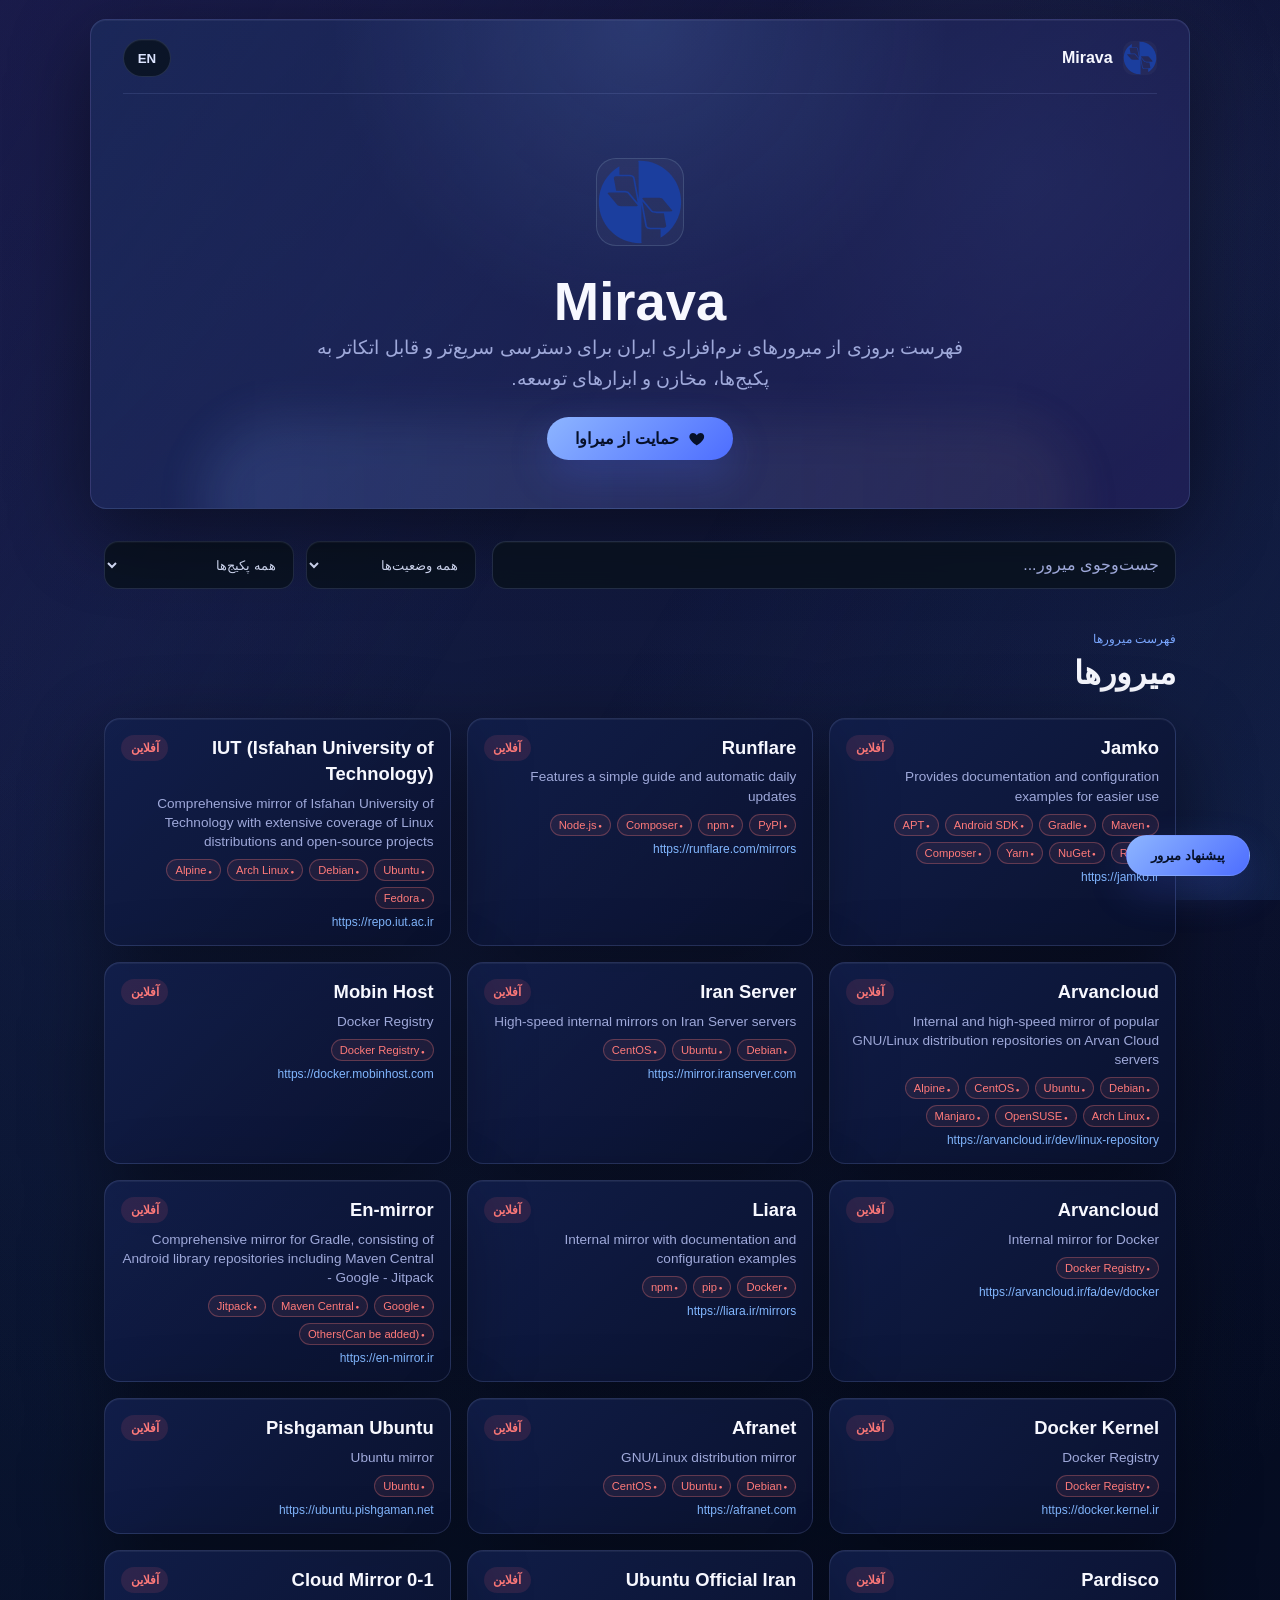
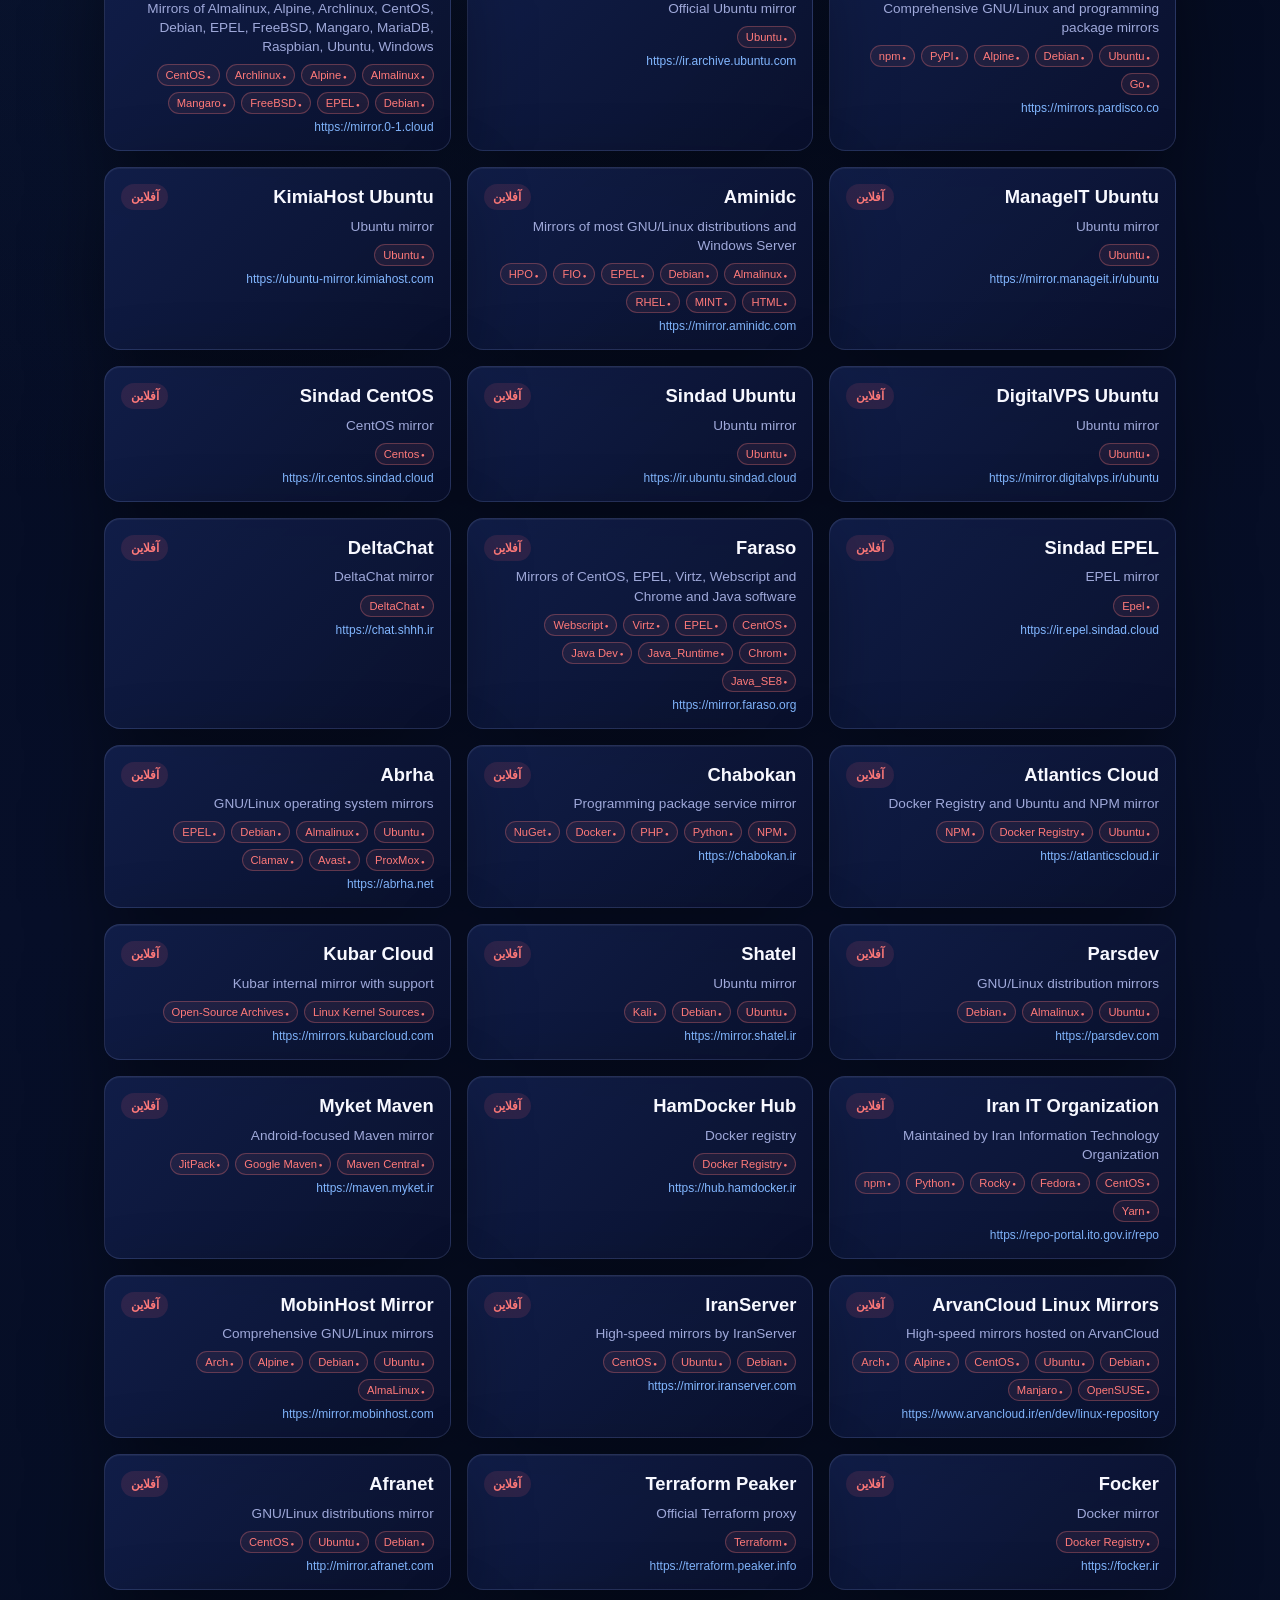
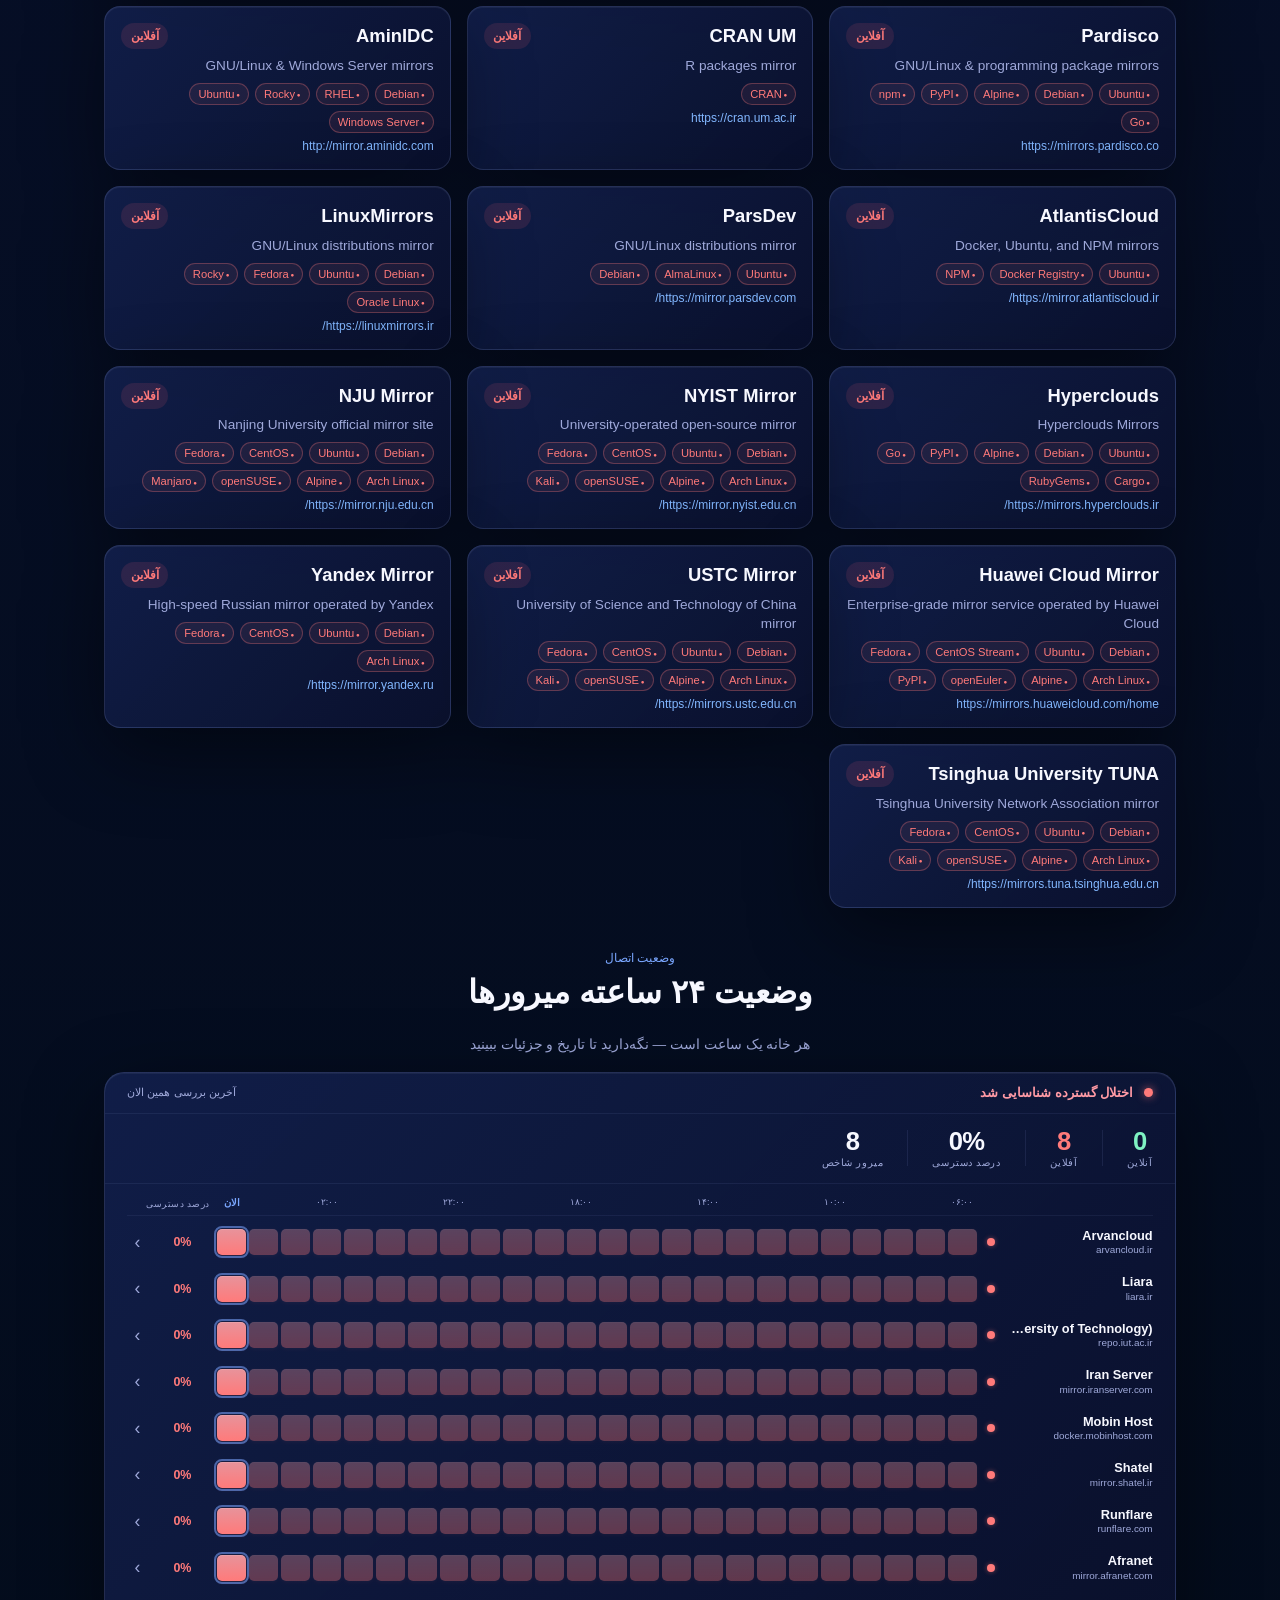
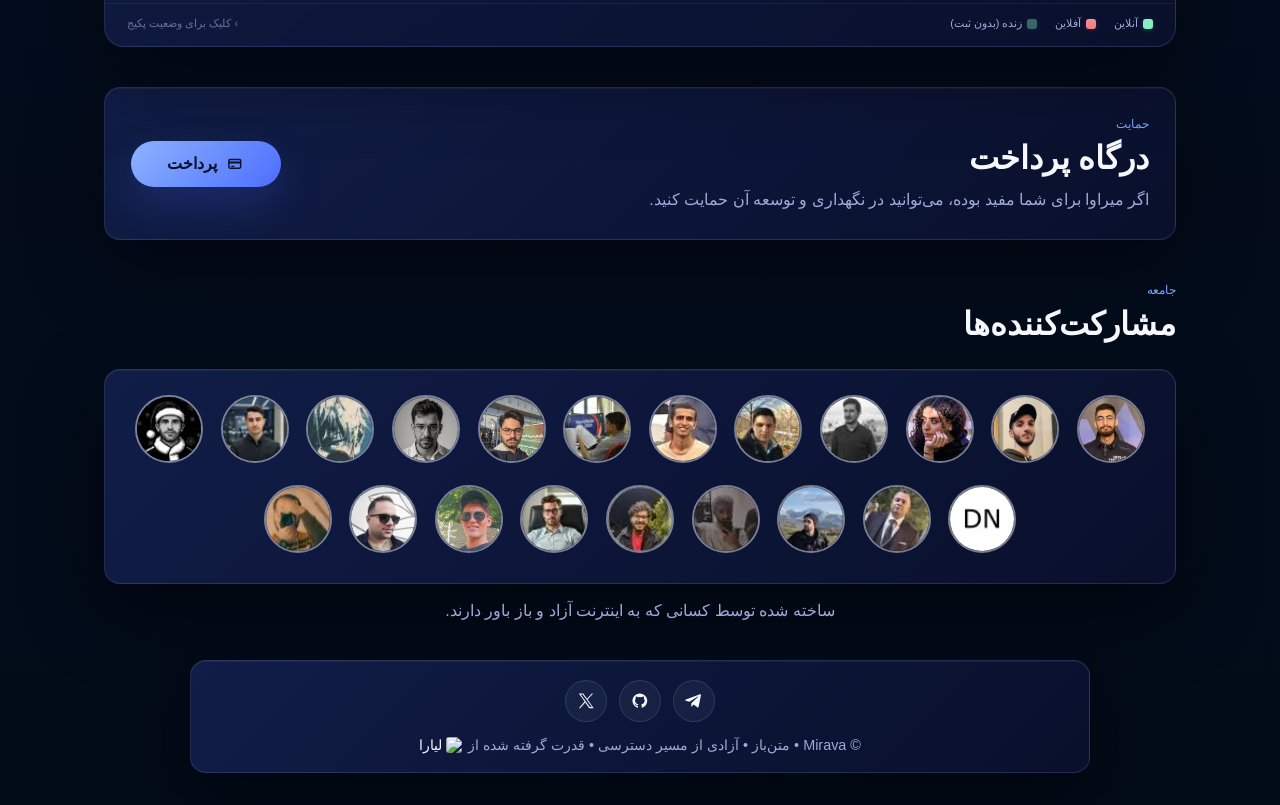
==== index.html @ 8fa462d4 "added chart, updated README" ====
<!doctype html>
<html lang="fa" dir="rtl">
  <head>
    <meta charset="UTF-8" />
    <title>Mirava — آینه‌های نرم‌افزاری</title>
    <meta name="viewport" content="width=device-width, initial-scale=1" />
    <link rel="icon" type="image/svg+xml" href="images/logo.svg" />
    <link rel="stylesheet" href="style.css" />
  </head>

  <body>
    <!-- Background -->
    <div class="bg"></div>

    <!-- Hero -->
    <header class="hero">
      <nav class="topbar" aria-label="ناوبری">
        <a class="brand-mark" href="#" aria-label="Mirava">
          <img src="images/logo.svg" alt="" />
          <span>Mirava</span>
        </a>
        <button id="langToggle" class="lang-toggle" type="button">EN</button>
      </nav>
      <div class="hero-content">
        <img src="images/logo.svg" alt="Mirava Logo" class="logo" />
        <div class="hero-text">
          <h1>Mirava</h1>
          <p data-i18n="heroText">
            فهرست زنده‌ای از میرورهای نرم‌افزاری ایران برای دسترسی سریع‌تر و
            قابل اتکاتر به پکیج‌ها، مخازن و ابزارهای توسعه.
          </p>
          <div class="hero-actions">
            <a
              href="#support"
              class="hero-btn support-link"
              aria-label="Support Mirava"
            >
              <svg viewBox="0 0 24 24" aria-hidden="true">
                <path
                  d="M12 21s-7-4.4-9.4-9.1C.9 8.4 2.7 4 6.7 4c2.1 0 3.8 1.2 5.3 3 1.5-1.8 3.2-3 5.3-3 4 0 5.8 4.4 4.1 7.9C19 16.6 12 21 12 21Z"
                />
              </svg>
              <span data-i18n="supportMirava">حمایت از میراوا</span>
            </a>
          </div>
        </div>
      </div>
    </header>

    <!-- Suggestion Button -->
    <div class="suggestion-fab">
      <button id="suggestBtn" class="suggest-btn glass">
        <span data-i18n="suggestMirror">پیشنهاد میرور</span>
      </button>
    </div>

    <!-- Suggestion Modal -->
    <div id="suggestionModal" class="modal">
      <div class="modal-content glass">
        <span class="close-modal">&times;</span>
        <h2 data-i18n="suggestTitle">پیشنهاد میرور جدید</h2>
        <form id="suggestionForm">
          <div class="form-group">
            <label for="mirrorName" data-i18n="mirrorName">نام میرور *</label>
            <input
              type="text"
              id="mirrorName"
              name="name"
              required
              placeholder="مثلا: University of Tehran Mirror"
            />
          </div>

          <div class="form-group">
            <label for="mirrorUrl" data-i18n="mirrorUrl">آدرس میرور *</label>
            <input
              type="url"
              id="mirrorUrl"
              name="url"
              required
              placeholder="https://example.com/mirror"
            />
          </div>

          <div class="form-group">
            <label for="mirrorDesc" data-i18n="mirrorDesc">توضیح *</label>
            <textarea
              id="mirrorDesc"
              name="description"
              required
              placeholder="این میرور چه پکیج‌ها یا سرویس‌هایی را پوشش می‌دهد؟"
              rows="3"
            ></textarea>
          </div>

          <div class="form-group">
            <label for="mirrorPackages" data-i18n="mirrorPackages"
              >پکیج‌ها / مخازن، جدا شده با کاما *</label
            >
            <input
              type="text"
              id="mirrorPackages"
              name="packages"
              required
              placeholder="e.g., apt, pypi, npm, docker"
            />
          </div>

          <div class="form-group">
            <label for="submitterName" data-i18n="yourName"
              >نام شما (اختیاری)</label
            >
            <input
              type="text"
              id="submitterName"
              name="submitter"
              placeholder="How should we credit you?"
            />
          </div>

          <div class="form-group">
            <label for="submitterEmail" data-i18n="yourEmail"
              >ایمیل شما (اختیاری)</label
            >
            <input
              type="email"
              id="submitterEmail"
              name="email"
              placeholder="we won't spam you"
            />
          </div>

          <button type="submit" class="submit-suggestion">
            <span data-i18n="submitSuggestion">ثبت پیشنهاد</span>
          </button>
        </form>
      </div>
    </div>

    <!-- Success/Error Toast for Suggestion -->
    <div id="suggestionToast" class="copy-toast glass">
      <span data-i18n="suggestionDone">پیشنهاد با موفقیت ثبت شد.</span>
    </div>

    <section class="section controls-section">
      <input
        type="text"
        id="mirrorSearchInput"
        class="search-input"
        placeholder="جست‌وجوی میرور..."
      />
      <div class="filters" aria-label="فیلترها">
        <select
          id="statusFilter"
          class="filter-select"
          aria-label="فیلتر وضعیت"
        >
          <option value="all" data-i18n="allStatuses">همه وضعیت‌ها</option>
          <option value="up" data-i18n="onlineOnly">فقط آنلاین</option>
          <option value="down" data-i18n="offlineOnly">فقط آفلاین</option>
          <option value="checking" data-i18n="checkingOnly">
            در حال بررسی
          </option>
        </select>
        <select
          id="packageFilter"
          class="filter-select"
          aria-label="فیلتر پکیج"
        >
          <option value="all" data-i18n="allPackages">همه پکیج‌ها</option>
        </select>
      </div>
    </section>

    <!-- Mirrors -->
    <section class="section">
      <div class="section-title">
        <span class="eyebrow" data-i18n="mirrorListEyebrow">فهرست میرورها</span>
        <h2 data-i18n="mirrors">میرورها</h2>
      </div>

      <div id="mirrorCards" class="mirror-grid"></div>

      <!-- Copy feedback -->
      <div id="copyToast" class="copy-toast glass">
        <span data-i18n="copied">لینک کپی شد.</span>
      </div>
    </section>

    <!-- Status Grid -->
    <section class="section">
      <div class="section-title center-title">
        <span class="eyebrow" data-i18n="gridEyebrow">وضعیت اتصال</span>
        <h2 data-i18n="gridTitle">وضعیت ۲۴ ساعته میرورها</h2>
        <p class="section-subtitle" data-i18n="gridSubtitle">
          هر خانه یک ساعت است — نگه‌دارید تا تاریخ و جزئیات ببینید
        </p>
      </div>
      <div id="statusGrid" class="status-grid glass"></div>
    </section>

    <!-- Support -->
    <section id="support" class="section support-section" dir="rtl">
      <div class="support-card glass">
        <div>
          <span class="eyebrow" data-i18n="support">حمایت</span>
          <h2 data-i18n="paymentGateway">درگاه پرداخت</h2>
          <p data-i18n="supportText">
            اگر میراوا برای شما مفید بوده، می‌توانید در نگهداری و توسعه آن حمایت
            کنید.
          </p>
        </div>
        <a
          class="payment-btn"
          href="https://payping.ir/d/B4Ne"
          target="_blank"
          rel="noopener"
          aria-label="Open Mirava payment gateway"
        >
          <svg viewBox="0 0 24 24" aria-hidden="true">
            <path
              d="M3 7.5A2.5 2.5 0 0 1 5.5 5h13A2.5 2.5 0 0 1 21 7.5v9A2.5 2.5 0 0 1 18.5 19h-13A2.5 2.5 0 0 1 3 16.5v-9Zm2 1.2h14V7.5a.5.5 0 0 0-.5-.5h-13a.5.5 0 0 0-.5.5v1.2Zm0 3v4.8a.5.5 0 0 0 .5.5h13a.5.5 0 0 0 .5-.5v-4.8H5Zm2.2 3.1h4.2v1.4H7.2v-1.4Z"
            />
          </svg>
          <span data-i18n="payBtn">پرداخت</span>
        </a>
      </div>
    </section>

    <!-- Contributors -->
    <section class="section">
      <div class="section-title">
        <span class="eyebrow" data-i18n="community">جامعه</span>
        <h2 data-i18n="contributors">مشارکت‌کننده‌ها</h2>
      </div>

      <div class="contributors glass" id="contributors"></div>

      <p class="thanks">
        <span data-i18n="thanks"
          >ساخته شده توسط کسانی که به اینترنت آزاد و باز باور دارند.</span
        >
      </p>
    </section>

    <!-- Footer -->
    <footer class="footer glass">
      <div class="social-links" aria-label="Mirava social links">
        <a
          href="https://t.me/miravaorg"
          target="_blank"
          rel="noopener"
          aria-label="Mirava Telegram"
        >
          <svg viewBox="0 0 24 24" aria-hidden="true">
            <path
              d="M21.8 4.2 18.6 20c-.2 1.1-.9 1.4-1.8.9l-5-3.7-2.4 2.3c-.3.3-.5.5-1 .5l.4-5.1 9.3-8.4c.4-.4-.1-.6-.6-.3L6 13.4 1.1 11.9c-1.1-.3-1.1-1.1.2-1.6L20.4 3c.9-.3 1.6.2 1.4 1.2Z"
            />
          </svg>
        </a>
        <a
          href="https://github.com/MiravaOrg"
          target="_blank"
          rel="noopener"
          aria-label="Mirava GitHub"
        >
          <svg viewBox="0 0 24 24" aria-hidden="true">
            <path
              d="M12 2a10 10 0 0 0-3.2 19.5c.5.1.7-.2.7-.5v-1.9c-2.9.6-3.5-1.2-3.5-1.2-.5-1.1-1.1-1.4-1.1-1.4-.9-.6.1-.6.1-.6 1 0 1.6 1.1 1.6 1.1.9 1.6 2.4 1.1 3 .8.1-.7.4-1.1.7-1.3-2.3-.3-4.7-1.2-4.7-5A3.9 3.9 0 0 1 6.6 8.8c-.1-.3-.5-1.3.1-2.7 0 0 .9-.3 2.8 1a9.5 9.5 0 0 1 5.1 0c1.9-1.3 2.8-1 2.8-1 .6 1.4.2 2.4.1 2.7a3.9 3.9 0 0 1 1.1 2.7c0 3.9-2.4 4.7-4.7 5 .4.3.7 1 .7 2V21c0 .3.2.6.7.5A10 10 0 0 0 12 2Z"
            />
          </svg>
        </a>
        <a
          href="https://x.com/Miravaorg"
          target="_blank"
          rel="noopener"
          aria-label="Mirava on X"
        >
          <svg viewBox="0 0 24 24" aria-hidden="true">
            <path
              d="M14.5 10.3 22 2h-1.8l-6.5 7.2L8.5 2H2.5l7.9 10.9L2.5 22h1.8l6.9-7.7 5.5 7.7h6L14.5 10.3Zm-2.4 2.6-.8-1.1L5 3.4h2.7l5.1 6.9.8 1.1 6.6 9.1h-2.7l-5.4-7.6Z"
            />
          </svg>
        </a>
      </div>
    <footer>
    <div class="footer-text">
      <span data-i18n="footerText">
      © Mirava • متن‌باز • آزادی از مسیر دسترسی • قدرت گرفته شده از
      </span>

    <a
      href="https://liara.ir/"
      target="_blank"
      rel="noopener noreferrer"
      aria-label="liara"
    >
      <img
        src="https://liara.ir/favicon.ico"
        alt="Liara"
        width="16"
        height="16"
      />
      <span data-i18n="liaratrans">لیارا</span>
    </a>
    </div>
    </footer>

    <script src="script.js"></script>
    <script src="suggestion.js"></script>
  </body>
</html>
---- style.css ----
:root {
  /* Core palette */
  --white: #ffffff;
  --black: #000000;
  --ink: #231f20;
  --indigo: #262261;
  --indigo-glass: rgba(38, 34, 97, 0.37);
  --taupe: #9a8479;

  /* Backgrounds */
  --bg-deep: #020b18;
  --bg-soft: #0a1230;

  /* Text */
  --text-main: #e8ebff;
  --text-muted: #b7bbff;
  --text-soft: #9aa0ff;

  /* Glass */
  --border-glass: rgba(255, 255, 255, 0.18);
  --glass-bg: rgba(38, 34, 97, 0.18);

  /* Glow */
  --glow-indigo: rgba(38, 34, 97, 0.65);
  --glow-taupe: rgba(154, 132, 121, 0.55);

  /* Status */
  --success: #7ef2c2;
  --danger: #ff7a7a;
}

/* ---------------- RESET ---------------- */
* {
  margin: 0;
  padding: 0;
  box-sizing: border-box;
  font-family: system-ui, -apple-system, sans-serif;
}

body {
  min-height: 100vh;
  color: var(--text-main);
  background:
    radial-gradient(circle at top, var(--bg-soft), var(--bg-deep));
}

/* ---------------- BACKGROUND FX ---------------- */
.bg {
  position: fixed;
  inset: 0;
  background:
    linear-gradient(120deg, var(--indigo-glass), transparent),
    linear-gradient(300deg, rgba(154, 132, 121, 0.18), transparent);
  z-index: -1;
}

/* ---------------- GLASS ---------------- */
.glass {
  background: linear-gradient(
    135deg,
    rgba(30, 60, 114, 0.35),
    rgba(42, 82, 152, 0.25)
  );
  backdrop-filter: blur(14px);
  -webkit-backdrop-filter: blur(14px);
  border: 1px solid rgba(255, 255, 255, 0.15);
  border-radius: 18px;
}

/* ---------------- HERO ---------------- */
.hero {
    margin: 2rem auto 2rem;
    padding: 3rem 2rem;
    max-width: 1000px;
    text-align: center;
    display: flex;
    justify-content: center;
    align-items: center;
    flex-direction: column;
    gap: 1.8rem;
    background: linear-gradient(135deg, rgba(30, 60, 114, 0.35), rgba(42, 82, 152, 0.25));
    box-shadow: 0 20px 60px rgba(0,0,0,0.5);
}

.hero-content {
    display: flex;
    align-items: center;
    flex-direction: column;
    gap: 1.5rem;
}

.logo {
    width: 100px;
    height: 100px;
    object-fit: contain;
    border-radius: 20px;
    border: 2px solid rgba(255,255,255,0.3);
    box-shadow: 0 0 25px rgba(0,150,255,0.4);
    transition: transform 0.3s ease, box-shadow 0.3s ease;
}

.logo:hover {
    transform: scale(1.1) rotate(-3deg);
    box-shadow: 0 0 35px rgba(0,200,255,0.6);
}

.hero-text h1 {
    font-size: 3.4rem;
    color: var(--white);
    letter-spacing: 1px;
}

.hero-text p {
    font-size: 1.2rem;
    color: var(--text-soft);
    max-width: 650px;
    margin: 0 auto;
    line-height: 1.6;
}

.hero-btn {
    margin-top: 1rem;
    padding: 12px 28px;
    font-size: 1rem;
    color: var(--white);
    background: rgba(0,150,255,0.6);
    border-radius: 12px;
    text-decoration: none;
    font-weight: 600;
    transition: background 0.3s ease, transform 0.3s ease;
}

.hero-btn:hover {
    background: rgba(0,200,255,0.8);
    transform: scale(1.05);
}

/* ---------------- SECTIONS ---------------- */
.section {
  max-width: 1100px;
  margin: 2.5rem auto;
  padding: 0 1.5rem;
}

.section h2 {
  font-size: 2rem;
  margin-bottom: 1.6rem;
  color: var(--text-muted);
}

/* MIRROR CARDS GRID */
.mirror-grid {
  display: grid;
  grid-template-columns: repeat(3, 1fr); /* 3 cards per row */
}
/* MIRROR CARD */
.mirror-card {
  padding: 16px;
  cursor: pointer;
  position: relative;
  min-height: 240px;
  border-radius: 16px;
  transition: transform 0.3s ease, box-shadow 0.3s ease;
}

.mirror-card:hover {
  transform: translateY(-6px) scale(1.02);
  box-shadow: 0 20px 50px rgba(0, 150, 255, 0.35);
}

/* TITLE & DESCRIPTION */
.mirror-card h3 {
  margin-bottom: 6px;
  font-size: 1.15rem;
  color: var(--text-main);
}

.mirror-card .desc {
  font-size: 0.85rem;
  color: var(--text-soft);
  line-height: 1.4;
  margin-bottom: 8px;
}

/* PACKAGES */
.packages {
  display: flex;
  flex-wrap: wrap;
  gap: 6px;
  margin-top: 8px;
}

.package {
  padding: 4px 8px;
  font-size: 0.7rem;
  border-radius: 999px;
  background: rgba(255,255,255,0.07);
  border: 1px solid rgba(255,255,255,0.15);
  color: var(--text-muted);
}

/* STATUS */
.status {
  margin-top: 6px;
  font-size: 0.8rem;
}

.status.checking {
  color: var(--text-soft);
  animation: pulse 1.5s infinite;
}

.status.up {
  color: var(--success);
}

.status.down {
  color: var(--danger);
}

@keyframes pulse {
  0% { opacity: 0.4; }
  50% { opacity: 1; }
  100% { opacity: 0.4; }
}

/* MIRROR LINK */
.mirror-link {
  display: block;
  font-size: 0.75rem;
  color: var(--taupe);
  margin-top: 6px;
  word-break: break-all;
}

/* COPY TOAST */
.copy-toast {
  position: fixed;
  bottom: 20px;
  left: 50%;
  transform: translateX(-50%) translateY(20px);
  padding: 8px 14px;
  font-size: 0.8rem;
  opacity: 0;
  pointer-events: none;
  border-radius: 12px;
  transition: all 0.3s ease;
  z-index: 999;
}

.copy-toast.show {
  opacity: 1;
  transform: translateX(-50%) translateY(0);
}

/* ---------- Contributors ---------- */
.contributors {
  display: flex;
  flex-wrap: wrap;
  gap: 14px;
  padding: 18px;
  justify-content: center;
}

.contributors img {
  width: 56px;
  height: 56px;
  border-radius: 50%;
  transition: transform 0.3s ease, box-shadow 0.3s ease;
}

.contributors a:hover img {
  transform: translateY(-6px) scale(1.15) rotate(3deg);
  box-shadow: 0 0 35px var(--glow-indigo), 0 0 20px rgba(96, 165, 250, 0.6);
}

/* ---------------- LINKS ---------------- */
.card a {
  display: block;
  margin-top: 0.9rem;
  color: var(--taupe);
  text-decoration: none;
  word-break: break-all;
}

.card a:hover {
  text-decoration: underline;
}

/* ---------------- STATUS ---------------- */
.status {
  margin-top: 10px;
  font-weight: bold;
}

.status.checking {
  color: #facc15;
}

.status.up {
  color: #22c55e;
  text-shadow: 0 0 12px rgba(34, 197, 94, 0.7);
}

.status.checking {
  color: var(--text-soft);
  animation: pulse 1.5s infinite;
}

.status.up {
  color: var(--success);
  text-shadow: 0 0 14px rgba(126, 242, 194, 0.8);
}

.status.down {
  color: var(--danger);
  text-shadow: 0 0 14px rgba(255, 122, 122, 0.7);
}

@keyframes pulse {
  0% { opacity: 0.4; }
  50% { opacity: 1; }
  100% { opacity: 0.4; }
}

/* ---------------- CONTRIBUTORS ---------------- */
.contributors {
  display: flex;
  gap: 1.1rem;
  padding: 1.6rem;
  justify-content: center;
  flex-wrap: wrap;
}

.contributors a {
  display: inline-block;
}

.contributors img {
  width: 68px;
  height: 68px;
  border-radius: 50%;
  border: 2px solid rgba(255, 255, 255, 0.45);
  transition:
    transform 0.35s ease,
    box-shadow 0.35s ease;
}


/* ---------------- TEXT ---------------- */
.thanks {
  margin-top: 1.1rem;
  text-align: center;
  color: var(--text-soft);
}

/* ---------------- FOOTER ---------------- */
.footer {
  margin: 2.5rem auto 2rem;
  padding: 1.2rem;
  max-width: 900px;
  text-align: center;
  font-size: 0.9rem;
  color: var(--taupe);
}

.dashboard table tbody tr {
  transition: transform 0.2s, background 0.3s;
}

.dashboard table tbody tr:hover {
  transform: translateY(-2px);
  background: rgba(255,255,255,0.05);
  cursor: pointer;
}

/* Toast */
.toast {
  position: fixed;
  bottom: 30px;
  left: 50%;
  transform: translateX(-50%);
  background: #262261cc;
  color: #fff;
  padding: 0.6rem 1rem;
  border-radius: 8px;
  opacity: 0;
  pointer-events: none;
  transition: opacity 0.3s;
  font-size: 0.9rem;
}

/* History dots + hover tooltip */
.history-dot[data-url]:hover::after {
  content: attr(data-url);
  position: absolute;
  background: rgba(0,0,0,0.85);
  color: #fff;
  padding: 2px 6px;
  font-size: 0.7rem;
  border-radius: 4px;
  white-space: nowrap;
  z-index: 99;
  top: -25px;
  left: 50%;
  transform: translateX(-50%);
}

#mirrorTable {
  width: 100%;
  border-collapse: collapse;
  text-align: left;
}

#mirrorTable th, #mirrorTable td {
  padding: 0.8rem 1rem;
  border-bottom: 1px solid rgba(255,255,255,0.15);
  color: var(--text-main);
}

#mirrorTable th {
  color: var(--text-soft);
  font-weight: 600;
}

.status-dot {
  width: 14px;
  height: 14px;
  border-radius: 50%;
  display: inline-block;
  margin-right: 0.6rem;
}

.status-history {
  display: flex;
  gap: 4px;
}

.status-history span {
  width: 10px;
  height: 10px;
  border-radius: 50%;
  display: inline-block;
}


.dashboard {
  max-width: 1100px;
  margin: 0 auto;
  padding: 2rem;
  overflow-x: auto;
}

#mirrorTable {
  width: 100%;
  border-collapse: collapse;
  text-align: center;
}

#mirrorTable th, #mirrorTable td {
  padding: 0.8rem 0.6rem;
  border-bottom: 1px solid rgba(255,255,255,0.15);
  color: #eaf3ff;
  font-size: 0.95rem;
}

#mirrorTable th {
  font-weight: 600;
  color: #9ecbff;
}

/* History dots */
.history-dot {
  width: 12px;
  height: 12px;
  border-radius: 50%;
  display: inline-block;
  margin: 1px;
  cursor: pointer;
  transition: transform 0.2s;
}

.history-dot:hover {
  transform: scale(1.4);
}

.history-dot[data-url]:hover::after {
  content: attr(data-url);
  position: absolute;
  background: rgba(0,0,0,0.85);
  color: #fff;
  padding: 2px 6px;
  font-size: 0.7rem;
  border-radius: 4px;
  white-space: nowrap;
  z-index: 99;
  top: -25px;
  left: 50%;
  transform: translateX(-50%);
}

/* Circular status */
.status-circle {
  width: 40px;
  height: 40px;
  border-radius: 50%;
  border: 2px solid rgba(255,255,255,0.3);
  position: relative;
  margin: 0 auto;
  background: rgba(38,34,97,0.3);
  box-shadow: inset 0 0 8px rgba(0,0,0,0.6);
}

.status-circle span {
  position: absolute;
  inset: 50%;
  width: 10px;
  height: 10px;
  border-radius: 50%;
  transform: translate(-50%, -50%);
  background: #ff6b6b;
  box-shadow: 0 0 8px rgba(255,107,107,0.7);
}

/* Status text / hints */
.status-text {
  font-size: 0.85rem;
  color: #9bbcff;
  text-align: left;
}

/* ---------------- MEDIA QUERIES ---------------- */

/* Tablets / Medium screens */
@media (max-width: 992px) {
.footer {
  margin-left: 1rem;
  margin-right: 1rem;
}
  .hero {
    padding: 2.5rem 1.5rem;
     margin-left: 1rem;
  margin-right: 1rem;
  }

  .hero-text h1 {
    font-size: 2.8rem;
  }

  .hero-text p {
    font-size: 1.1rem;
    max-width: 500px;
  }

  .mirror-grid {
    grid-template-columns: repeat(2, 1fr); /* 2 cards per row */
    gap: 16px;
  }

  .mirror-card {
    min-height: 220px;
  }
}

/* Small tablets / large phones */
@media (max-width: 768px) {
  .hero {
    padding: 2rem 1rem;
  }

  .hero-text h1 {
    font-size: 2.4rem;
  }

  .hero-text p {
    font-size: 1rem;
    max-width: 420px;
  }

  .mirror-grid {
    grid-template-columns: 1fr; /* 1 card per row */
    gap: 14px;
  }

  .mirror-card {
    min-height: 200px;
  }

  .hero-btn {
    padding: 10px 22px;
    font-size: 0.95rem;
  }
}

/* Mobile phones / small screens */
@media (max-width: 480px) {
  .hero {
    padding: 1.8rem 1rem;
    gap: 1.2rem;
  }

  .hero-text h1 {
    font-size: 2rem;
  }

  .hero-text p {
    font-size: 0.95rem;
    max-width: 300px;
  }

  .hero-btn {
    padding: 8px 20px;
    font-size: 0.9rem;
  }

  .mirror-card {
    padding: 14px;
    min-height: 180px;
  }

  .mirror-card h3 {
    font-size: 1rem;
  }

  .mirror-card .desc {
    font-size: 0.8rem;
  }

  .package {
    font-size: 0.65rem;
    padding: 3px 6px;
  }
}


/* Search Bar Styling */
.search-container {
  margin-bottom: 20px; /* Space below the search bar */
  text-align: center; /* Center the search bar */
}

.search-input {
  width: 80%; /* Adjust width as needed */
  max-width: 500px; /* Maximum width for larger screens */
  padding: 12px 20px;
  border: none; /* Remove default border */
  border-radius: 25px; /* Rounded corners for a beautiful look */
  font-size: 16px;
  color: #e0e0e0; /* Light text color */
  background-color: rgba(255, 255, 255, 0.1); /* Subtle background */
  backdrop-filter: blur(10px); /* Glassmorphism effect */
  box-shadow: 0 4px 6px rgba(0, 0, 0, 0.1); /* Soft shadow */
  transition: all 0.3s ease; /* Smooth transitions */
}

.search-input::placeholder {
  color: rgba(255, 255, 255, 0.7); /* Lighter placeholder text */
}

.search-input:focus {
  outline: none; /* Remove outline on focus */
  background-color: rgba(255, 255, 255, 0.2); /* Slightly more opaque on focus */
  box-shadow: 0 6px 10px rgba(0, 0, 0, 0.2); /* Stronger shadow on focus */
}

/* Responsive adjustments */
@media (max-width: 600px) {
  .search-input {
    width: 90%;
    padding: 10px 15px;
    font-size: 14px;
  }
}

/* Assuming you have a class for mirror cards like .mirror-card */
.mirror-card {
  /* Add styles for your mirror cards if not already present */
  background-color: rgba(255, 255, 255, 0.05); /* Example styling */
  border-radius: 10px;
  padding: 15px;
  margin: 10px;
  transition: transform 0.2s ease, box-shadow 0.2s ease;
}

.mirror-card:hover {
  transform: translateY(-5px);
  box-shadow: 0 8px 15px rgba(0, 0, 0, 0.2);
}

/* Assuming you have a container for mirror cards like #mirrorCards */
.mirror-grid {
  display: grid;
  grid-template-columns: repeat(auto-fill, minmax(280px, 1fr));
}

/* Style for the glass effect if not already defined */
.glass {
  background: rgba(255, 255, 255, 0.08);
  backdrop-filter: blur(8px);
  -webkit-backdrop-filter: blur(8px); /* For Safari */
  border: 1px solid rgba(255, 255, 255, 0.1);
  box-shadow: 0 4px 6px rgba(0,0,0,0.1);
}


/* Suggestion Button Styles */
.suggestion-fab {
  position: fixed;
  bottom: 30px;
  right: 30px;
  z-index: 100;
}

.suggest-btn {
  background: linear-gradient(135deg, #4dffb8, #00d4ff);
  border: none;
  padding: 12px 24px;
  border-radius: 50px;
  cursor: pointer;
  font-weight: bold;
  color: #000;
  transition: transform 0.3s ease, box-shadow 0.3s ease;
  box-shadow: 0 4px 15px rgba(77, 255, 184, 0.3);
}

.suggest-btn:hover {
  transform: scale(1.05);
  box-shadow: 0 6px 20px rgba(77, 255, 184, 0.5);
}

/* Modal Styles */
.modal {
  display: none;
  position: fixed;
  z-index: 1000;
  left: 0;
  top: 0;
  width: 100%;
  height: 100%;
  background-color: rgba(0, 0, 0, 0.7);
  backdrop-filter: blur(5px);
}

.modal-content {
  background: rgba(20, 20, 40, 0.95);
  margin: 5% auto;
  padding: 30px;
  border-radius: 20px;
  width: 90%;
  max-width: 600px;
  max-height: 85vh;
  overflow-y: auto;
  position: relative;
  animation: modalSlideIn 0.3s ease;
}

@keyframes modalSlideIn {
  from {
    transform: translateY(-50px);
    opacity: 0;
  }
  to {
    transform: translateY(0);
    opacity: 1;
  }
}

.close-modal {
  position: absolute;
  right: 20px;
  top: 20px;
  font-size: 28px;
  font-weight: bold;
  cursor: pointer;
  color: #fff;
  transition: color 0.3s;
}

.close-modal:hover {
  color: #ff6b6b;
}

.modal-content h2 {
  margin-bottom: 20px;
  color: #4dffb8;
}

.form-group {
  margin-bottom: 20px;
}

.form-group label {
  display: block;
  margin-bottom: 8px;
  font-weight: 500;
  color: #fff;
}

.form-group input,
.form-group textarea {
  width: 100%;
  padding: 10px;
  border: 1px solid rgba(255, 255, 255, 0.2);
  border-radius: 8px;
  background: rgba(255, 255, 255, 0.1);
  color: #fff;
  font-size: 14px;
}

.form-group input:focus,
.form-group textarea:focus {
  outline: none;
  border-color: #4dffb8;
}

.submit-suggestion {
  background: linear-gradient(135deg, #4dffb8, #00d4ff);
  color: #000;
  padding: 12px 24px;
  border: none;
  border-radius: 8px;
  cursor: pointer;
  font-weight: bold;
  width: 100%;
  transition: transform 0.3s;
}

.submit-suggestion:hover {
  transform: translateY(-2px);
}

/* ---------------- MIRAVA POLISH ---------------- */
body {
  overflow-x: hidden;
}

.hero {
  position: relative;
  overflow: hidden;
}

.hero::before {
  content: "";
  position: absolute;
  inset: -30%;
  background:
    radial-gradient(circle at 35% 40%, rgba(77,255,184,0.18), transparent 20%),
    conic-gradient(from 120deg, transparent, rgba(0,212,255,0.12), transparent 38%);
  opacity: 0.85;
  pointer-events: none;
}

.hero-content {
  position: relative;
  z-index: 1;
}

.hero-actions {
  display: flex;
  justify-content: center;
  margin-top: 1.4rem;
}

.hero-text p {
  direction: ltr;
}

.hero-btn {
  margin-top: 0;
  display: inline-flex;
  align-items: center;
  gap: 0.55rem;
  color: #021018;
  background: linear-gradient(135deg, rgba(77,255,184,0.92), rgba(0,212,255,0.82));
  box-shadow: 0 16px 38px rgba(0, 212, 255, 0.22);
}

.hero-btn:hover {
  background: linear-gradient(135deg, #7ef2c2, #35d7ff);
}

.hero-btn svg,
.payment-btn svg,
.social-links svg {
  width: 1.1rem;
  height: 1.1rem;
  fill: currentColor;
}

.eyebrow {
  display: inline-flex;
  margin-bottom: 0.5rem;
  font-size: 0.76rem;
  letter-spacing: 0.08em;
  text-transform: uppercase;
  color: var(--success);
}

.support-section {
  margin-top: 1.5rem;
}

.support-card {
  display: flex;
  justify-content: space-between;
  align-items: center;
  gap: 1.4rem;
  padding: 1.6rem;
}

.support-card h2 {
  margin-bottom: 0.55rem;
  color: var(--white);
}

.support-card p {
  color: var(--text-soft);
  line-height: 1.75;
}

.payment-btn {
  display: inline-flex;
  align-items: center;
  justify-content: center;
  gap: 0.55rem;
  min-width: 150px;
  padding: 0.85rem 1.25rem;
  border-radius: 14px;
  color: #05101a;
  background: linear-gradient(135deg, #7ef2c2, #00d4ff);
  text-decoration: none;
  font-weight: 800;
  box-shadow: 0 18px 40px rgba(0,212,255,0.2);
  transition: transform 0.25s ease, box-shadow 0.25s ease;
}

.payment-btn:hover {
  transform: translateY(-2px);
  box-shadow: 0 24px 50px rgba(0,212,255,0.28);
}

.footer a {
  color: var(--white);
  text-decoration: none;
}

.footer a:hover {
  color: var(--success);
}

.social-links {
  display: flex;
  justify-content: center;
  gap: 0.75rem;
  margin-bottom: 0.9rem;
}

.social-links a {
  width: 42px;
  height: 42px;
  display: inline-flex;
  align-items: center;
  justify-content: center;
  border-radius: 50%;
  color: var(--text-main);
  background: rgba(255,255,255,0.08);
  border: 1px solid rgba(255,255,255,0.12);
  transition: transform 0.25s ease, background 0.25s ease, color 0.25s ease;
}

.social-links a:hover {
  transform: translateY(-3px);
  background: rgba(126,242,194,0.12);
  color: var(--success);
}

@media (max-width: 768px) {
  .section {
    margin: 2rem auto;
    padding: 0 1rem;
  }

  .section h2 {
    font-size: 1.55rem;
  }

  .dashboard {
    padding: 1rem;
  }

  .support-card {
    align-items: stretch;
    flex-direction: column;
  }

  .payment-btn {
    width: 100%;
  }
}

@media (max-width: 480px) {
  body {
    font-size: 15px;
  }

  .hero {
    margin-top: 1rem;
  }

  .logo {
    width: 78px;
    height: 78px;
    border-radius: 16px;
  }

  .hero-actions,
  .hero-btn {
    width: 100%;
  }

  .hero-btn {
    justify-content: center;
    padding: 10px 16px;
  }

  #mirrorTable thead {
    display: none;
  }

  #mirrorTable,
  #mirrorTable tbody,
  #mirrorTable tr,
  #mirrorTable td {
    display: block;
    width: 100%;
  }

  #mirrorTable tr {
    padding: 0.8rem 0;
    border-bottom: 1px solid rgba(255,255,255,0.14);
  }

  #mirrorTable td {
    border-bottom: 0;
    padding: 0.35rem 0;
    text-align: right;
  }

  #mirrorTable td::before {
    content: attr(data-label);
    display: block;
    margin-bottom: 0.25rem;
    color: var(--text-soft);
    font-size: 0.7rem;
    font-weight: 700;
    letter-spacing: 0.04em;
    text-transform: uppercase;
  }

  .history-cell {
    text-align: right;
  }

  .status-circle {
    width: 30px;
    height: 30px;
    margin: 0;
    margin-left: auto;
  }

  .status-text {
    text-align: right;
  }

  .suggestion-fab {
    right: 14px;
    bottom: 14px;
    left: 14px;
  }

  .suggest-btn {
    width: 100%;
    padding: 11px 14px;
  }

  .footer {
    line-height: 1.8;
  }
}

/* ---------------- CLEAN DASHBOARD REFRESH ---------------- */
:root {
  --page-bg: #f7f8fc;
  --panel: #ffffff;
  --panel-soft: #fbfcff;
  --line: #e6e9f2;
  --ink-strong: #101342;
  --ink-body: #26305f;
  --ink-muted: #667095;
  --blue: #2f6df6;
  --green: #00b894;
  --red: #ff5a6c;
  --amber: #f5a524;
}

* {
  font-family:
    "Vazirmatn",
    "IRANSans",
    "Segoe UI",
    Tahoma,
    sans-serif;
}

body {
  color: var(--ink-body);
  background:
    linear-gradient(180deg, #fff 0%, var(--page-bg) 36%, #fff 100%);
}

.bg {
  background:
    radial-gradient(circle at 10% 0%, rgba(47,109,246,0.08), transparent 28%),
    radial-gradient(circle at 90% 18%, rgba(0,184,148,0.08), transparent 24%);
}

.glass,
.hero,
.dashboard,
.contributors,
.support-card,
.footer {
  background: var(--panel);
  border: 1px solid var(--line);
  border-radius: 16px;
  box-shadow: 0 18px 55px rgba(16, 19, 66, 0.07);
  backdrop-filter: none;
  -webkit-backdrop-filter: none;
}

.topbar {
  position: relative;
  z-index: 2;
  display: flex;
  align-items: center;
  justify-content: space-between;
  width: 100%;
  max-width: 1100px;
  margin: 0 auto 2.2rem;
}

.brand-mark {
  display: inline-flex;
  align-items: center;
  gap: 0.65rem;
  color: var(--ink-strong);
  text-decoration: none;
  font-weight: 800;
}

.brand-mark img {
  width: 34px;
  height: 34px;
  border-radius: 10px;
}

.lang-toggle {
  min-width: 48px;
  height: 38px;
  border: 1px solid var(--line);
  border-radius: 999px;
  background: #fff;
  color: var(--ink-strong);
  cursor: pointer;
  font-weight: 800;
}

.hero {
  max-width: 1100px;
  margin: 1.2rem auto 2rem;
  padding: 1.2rem 2rem 3rem;
  color: var(--ink-body);
}

.hero::before {
  inset: auto 10% -70px;
  height: 160px;
  background: linear-gradient(90deg, rgba(47,109,246,0.08), rgba(0,184,148,0.08));
  border-radius: 999px;
  filter: blur(25px);
}

.logo {
  width: 88px;
  height: 88px;
  border: 1px solid var(--line);
  box-shadow: none;
}

.logo:hover {
  transform: translateY(-2px);
  box-shadow: 0 18px 30px rgba(16, 19, 66, 0.1);
}

.hero-text h1 {
  color: var(--ink-strong);
  letter-spacing: 0;
}

.hero-text p {
  color: var(--ink-muted);
  direction: inherit;
}

.hero-btn,
.suggest-btn,
.payment-btn {
  background: var(--ink-strong);
  color: #fff;
  border-radius: 999px;
  box-shadow: 0 12px 28px rgba(16, 19, 66, 0.18);
}

.hero-btn:hover,
.suggest-btn:hover,
.payment-btn:hover {
  background: #1f2872;
  transform: translateY(-2px);
}

.suggestion-fab {
  bottom: 24px;
}

.section {
  max-width: 1120px;
}

.section-title {
  margin-bottom: 1.2rem;
}

.center-title {
  text-align: center;
}

.section h2,
.support-card h2,
.chart-header h3 {
  color: var(--ink-strong);
}

.eyebrow {
  color: var(--blue);
  letter-spacing: 0;
}

.controls-section {
  display: grid;
  grid-template-columns: minmax(260px, 1fr) auto;
  gap: 1rem;
  align-items: center;
  margin-top: 1rem;
}

.search-input,
.filter-select {
  height: 48px;
  border: 1px solid var(--line);
  border-radius: 14px;
  background: #fff;
  color: var(--ink-body);
  box-shadow: 0 10px 28px rgba(16,19,66,0.05);
}

.search-input {
  width: 100%;
  max-width: none;
  padding: 0 1rem;
}

.search-input::placeholder {
  color: var(--ink-muted);
}

.filters {
  display: flex;
  gap: 0.75rem;
}

.filter-select {
  min-width: 170px;
  padding: 0 0.8rem;
}

.mirror-grid {
  gap: 1rem;
}

.mirror-card {
  min-height: 0;
  margin: 0;
  padding: 1rem;
  border: 1px solid var(--line);
  border-radius: 16px;
  background: var(--panel);
  color: var(--ink-body);
  box-shadow: 0 14px 40px rgba(16,19,66,0.06);
}

.mirror-card:hover {
  transform: translateY(-4px);
  box-shadow: 0 20px 44px rgba(16,19,66,0.1);
}

.mirror-card-head {
  display: flex;
  align-items: flex-start;
  justify-content: space-between;
  gap: 0.75rem;
}

.mirror-card h3 {
  color: var(--ink-strong);
  line-height: 1.45;
}

.mirror-card .desc,
.support-card p {
  color: var(--ink-muted);
}

.status-pill {
  flex: 0 0 auto;
  display: inline-flex;
  align-items: center;
  min-height: 26px;
  padding: 0.25rem 0.6rem;
  border-radius: 999px;
  font-size: 0.72rem;
  font-weight: 800;
  background: #eef1f7;
  color: var(--ink-muted);
}

.status-pill.up {
  background: rgba(0,184,148,0.1);
  color: #00866c;
}

.status-pill.down {
  background: rgba(255,90,108,0.1);
  color: #d7374b;
}

.status-pill.checking {
  background: rgba(245,165,36,0.12);
  color: #a96c00;
}

.package {
  background: #f3f5fb;
  border-color: #e2e6f1;
  color: var(--ink-body);
}

.mirror-link {
  color: var(--blue);
}

.charts-shell {
  display: grid;
  gap: 1rem;
}

.status-charts {
  display: grid;
  grid-template-columns: repeat(2, minmax(0, 1fr));
  gap: 1rem;
}

.chart-card {
  padding: 1rem;
  border: 1px solid var(--line);
  border-radius: 16px;
  background: var(--panel);
  box-shadow: 0 18px 55px rgba(16,19,66,0.06);
}

.chart-header {
  display: flex;
  align-items: flex-start;
  justify-content: space-between;
  gap: 1rem;
  margin-bottom: 0.75rem;
}

.chart-header h3 {
  margin: 0;
  font-size: 1rem;
}

.chart-header strong {
  color: var(--blue);
  font-size: 1.25rem;
}

.line-chart {
  width: 100%;
  height: 180px;
  overflow: visible;
}

.chart-grid line {
  stroke: #dde3ef;
  stroke-width: 1;
}

.chart-area {
  fill: rgba(47,109,246,0.12);
}

.chart-line {
  fill: none;
  stroke: var(--blue);
  stroke-width: 3;
  stroke-linecap: round;
  stroke-linejoin: round;
}

.chart-legend {
  display: flex;
  flex-wrap: wrap;
  gap: 0.8rem;
  color: var(--ink-muted);
  font-size: 0.85rem;
}

.legend-dot {
  display: inline-block;
  width: 9px;
  height: 9px;
  margin-inline-end: 0.35rem;
  border-radius: 50%;
}

.legend-dot.up {
  background: var(--green);
}

.legend-dot.down {
  background: var(--red);
}

.support-card {
  box-shadow: 0 18px 55px rgba(16,19,66,0.06);
}

.footer {
  color: var(--ink-muted);
}

.footer a,
.social-links a {
  color: var(--ink-strong);
}

.social-links a {
  background: #fff;
  border-color: var(--line);
}

.social-links a:hover {
  color: var(--blue);
  background: #f5f7ff;
}

.copy-toast {
  background: var(--ink-strong);
  color: #fff;
}

.empty-state {
  grid-column: 1 / -1;
  padding: 1.4rem;
  text-align: center;
  color: var(--ink-muted);
  border: 1px dashed var(--line);
  border-radius: 16px;
  background: #fff;
}

html[dir="ltr"] .hero,
html[dir="ltr"] .support-section {
  direction: ltr;
}

@media (max-width: 820px) {
  .controls-section {
    grid-template-columns: 1fr;
  }

  .filters {
    display: grid;
    grid-template-columns: 1fr 1fr;
  }

  .status-charts {
    grid-template-columns: 1fr;
  }
}

@media (max-width: 520px) {
  .hero {
    padding: 1rem 1rem 2rem;
    margin: 0.75rem 0.75rem 1.5rem;
  }

  .topbar {
    margin-bottom: 1.5rem;
  }

  .hero-text h1 {
    font-size: 2.25rem;
  }

  .filters {
    grid-template-columns: 1fr;
  }

  .filter-select,
  .search-input {
    width: 100%;
    min-width: 0;
  }

  .mirror-grid {
    grid-template-columns: 1fr;
  }

  .chart-card,
  .support-card {
    padding: 1rem;
  }

  .suggestion-fab {
    right: 12px;
    left: 12px;
    bottom: 12px;
  }
}

/* ---------------- DARK OBSERVABILITY THEME ---------------- */
:root {
  --page-bg: #071018;
  --panel: #0d1722;
  --panel-soft: #111f2d;
  --line: rgba(139, 168, 197, 0.18);
  --ink-strong: #f4f8fb;
  --ink-body: #d7e2eb;
  --ink-muted: #8ea2b4;
  --blue: #6ea8ff;
  --green: #2ee59d;
  --red: #ff5d73;
  --amber: #ffc857;
}

body {
  color: var(--ink-body);
  background:
    radial-gradient(circle at 18% -8%, rgba(46, 229, 157, 0.12), transparent 34%),
    radial-gradient(circle at 88% 5%, rgba(110, 168, 255, 0.12), transparent 30%),
    linear-gradient(180deg, #050a10 0%, #08121b 38%, #050a10 100%);
}

.bg {
  background:
    linear-gradient(rgba(255,255,255,0.025) 1px, transparent 1px),
    linear-gradient(90deg, rgba(255,255,255,0.025) 1px, transparent 1px);
  background-size: 44px 44px;
  mask-image: linear-gradient(to bottom, #000, transparent 82%);
}

.glass,
.hero,
.dashboard,
.contributors,
.support-card,
.footer,
.mirror-card,
.chart-card,
.uptime-card {
  background:
    linear-gradient(180deg, rgba(18, 31, 44, 0.95), rgba(9, 18, 28, 0.96));
  border-color: var(--line);
  box-shadow:
    0 22px 70px rgba(0, 0, 0, 0.38),
    inset 0 1px 0 rgba(255, 255, 255, 0.04);
}

.topbar {
  border-bottom: 1px solid rgba(139, 168, 197, 0.12);
  padding-bottom: 1rem;
}

.brand-mark,
.footer a,
.social-links a,
.section h2,
.support-card h2,
.chart-header h3,
.uptime-head h3,
.hero-text h1,
.mirror-card h3 {
  color: var(--ink-strong);
}

.lang-toggle,
.search-input,
.filter-select {
  color: var(--ink-body);
  background: rgba(8, 17, 27, 0.78);
  border-color: var(--line);
  box-shadow: inset 0 1px 0 rgba(255,255,255,0.04);
}

.search-input::placeholder {
  color: var(--ink-muted);
}

.hero {
  background:
    radial-gradient(circle at 50% 0%, rgba(110, 168, 255, 0.14), transparent 42%),
    linear-gradient(180deg, rgba(18, 31, 44, 0.92), rgba(8, 16, 25, 0.94));
}

.hero::before {
  background: linear-gradient(90deg, rgba(46,229,157,0.16), rgba(110,168,255,0.12));
}

.logo,
.brand-mark img {
  border-color: rgba(139,168,197,0.24);
  background: rgba(255,255,255,0.03);
}

.hero-text p,
.mirror-card .desc,
.support-card p,
.thanks,
.footer,
.chart-legend,
.uptime-head p,
.uptime-score span {
  color: var(--ink-muted);
}

.hero-btn,
.suggest-btn,
.payment-btn {
  background: linear-gradient(135deg, #2ee59d, #6ea8ff);
  color: #031018;
  box-shadow: 0 14px 32px rgba(46, 229, 157, 0.16);
}

.hero-btn:hover,
.suggest-btn:hover,
.payment-btn:hover {
  background: linear-gradient(135deg, #75f0bd, #9dc4ff);
}

.eyebrow {
  color: var(--green);
}

.package {
  color: #b7c7d8;
  background: rgba(139,168,197,0.09);
  border-color: rgba(139,168,197,0.15);
}

.mirror-link {
  color: #82b7ff;
}

.status-pill {
  background: rgba(139,168,197,0.12);
  color: var(--ink-muted);
}

.status-pill.up {
  background: rgba(46,229,157,0.12);
  color: var(--green);
}

.status-pill.down {
  background: rgba(255,93,115,0.12);
  color: var(--red);
}

.status-pill.checking {
  background: rgba(255,200,87,0.13);
  color: var(--amber);
}

.charts-shell {
  gap: 1.2rem;
}

.status-charts {
  grid-template-columns: 1fr;
}

.uptime-card {
  padding: 1.15rem;
  border: 1px solid var(--line);
  border-radius: 18px;
}

.uptime-head {
  display: flex;
  justify-content: space-between;
  gap: 1rem;
  align-items: flex-start;
  margin-bottom: 1rem;
}

.uptime-head h3 {
  margin: 0.15rem 0 0.35rem;
  font-size: 1.25rem;
}

.uptime-score {
  min-width: 116px;
  padding: 0.85rem 0.95rem;
  border: 1px solid rgba(46,229,157,0.24);
  border-radius: 16px;
  text-align: center;
  background:
    radial-gradient(circle at 50% 0%, rgba(46,229,157,0.18), transparent 70%),
    rgba(46,229,157,0.06);
}

.uptime-score strong {
  display: block;
  color: var(--green);
  font-size: 2rem;
  line-height: 1;
}

.timeline-chart {
  position: relative;
  min-height: 285px;
  padding: 1rem 0.65rem 0.7rem;
  border: 1px solid rgba(139,168,197,0.14);
  border-radius: 16px;
  overflow: hidden;
  background:
    linear-gradient(rgba(139,168,197,0.08) 1px, transparent 1px),
    linear-gradient(90deg, rgba(139,168,197,0.07) 1px, transparent 1px),
    linear-gradient(180deg, rgba(7,16,24,0.4), rgba(7,16,24,0.84));
  background-size: 100% 56px, calc(100% / 12) 100%, 100% 100%;
}

.uptime-line {
  position: absolute;
  inset: 18px 10px 78px;
  width: calc(100% - 20px);
  height: 175px;
  pointer-events: none;
}

.uptime-area {
  fill: url(#uptimeFill);
}

.uptime-line-path {
  fill: none;
  stroke: var(--green);
  stroke-width: 3;
  stroke-linecap: round;
  stroke-linejoin: round;
  filter: drop-shadow(0 0 8px rgba(46,229,157,0.35));
}

.hour-bars {
  position: absolute;
  inset: 42px 14px 18px;
  display: grid;
  grid-template-columns: repeat(24, minmax(6px, 1fr));
  align-items: end;
  gap: 0.35rem;
}

.hour-slot {
  position: relative;
  display: flex;
  flex-direction: column;
  justify-content: flex-end;
  gap: 2px;
  height: 205px;
  min-width: 0;
}

.hour-slot span {
  display: block;
  width: 100%;
  min-height: 2px;
  border-radius: 999px 999px 3px 3px;
}

.up-bar {
  background: linear-gradient(180deg, #65ffc0, var(--green));
  box-shadow: 0 0 14px rgba(46,229,157,0.28);
}

.down-bar {
  background: linear-gradient(180deg, #ff8a99, var(--red));
  opacity: 0.9;
}

.hour-slot.current::after {
  content: "";
  position: absolute;
  inset-inline: -3px;
  bottom: 27px;
  height: 1px;
  background: rgba(255,255,255,0.42);
}

.hour-slot small {
  position: absolute;
  bottom: -2px;
  inset-inline-start: 50%;
  transform: translateX(-50%);
  color: var(--ink-muted);
  font-size: 0.62rem;
  white-space: nowrap;
}

.legend-dot.up {
  background: var(--green);
  box-shadow: 0 0 8px rgba(46,229,157,0.55);
}

.legend-dot.down {
  background: var(--red);
  box-shadow: 0 0 8px rgba(255,93,115,0.45);
}

.current-hour {
  margin-inline-start: auto;
}

.social-links a {
  background: rgba(139,168,197,0.08);
  border-color: var(--line);
}

.social-links a:hover {
  background: rgba(110,168,255,0.12);
  color: var(--blue);
}

.empty-state {
  background: rgba(13,23,34,0.78);
  color: var(--ink-muted);
  border-color: var(--line);
}

@media (max-width: 640px) {
  .uptime-head {
    flex-direction: column;
  }

  .uptime-score {
    width: 100%;
  }

  .timeline-chart {
    min-height: 245px;
  }

  .hour-bars {
    gap: 0.18rem;
    inset: 38px 10px 18px;
  }

  .hour-slot {
    height: 172px;
  }

  .hour-slot small {
    font-size: 0.55rem;
  }

  .current-hour {
    margin-inline-start: 0;
  }
}

/* ---------------- INDIGO MONITORING PANEL ---------------- */
:root {
  --page-bg: #020b18;
  --panel: #0b1530;
  --panel-soft: #111d3b;
  --line: rgba(169, 185, 255, 0.16);
  --ink-strong: #f7f8ff;
  --ink-body: #dce4ff;
  --ink-muted: #9fa9da;
  --blue: #7aa7ff;
  --green: #7ef2c2;
  --red: #ff7a7a;
  --amber: #facc15;
}

body {
  color: var(--ink-body);
  background:
    radial-gradient(circle at 50% -10%, rgba(38,34,97,0.62), transparent 34%),
    radial-gradient(circle at 8% 12%, rgba(42,82,152,0.24), transparent 28%),
    linear-gradient(180deg, #020817 0%, #070f29 45%, #020b18 100%);
}

.bg {
  background:
    linear-gradient(120deg, rgba(38,34,97,0.38), transparent 46%),
    linear-gradient(300deg, rgba(42,82,152,0.22), transparent 44%),
    radial-gradient(circle at 80% 20%, rgba(122,167,255,0.12), transparent 24%);
  background-size: auto;
  mask-image: none;
}

.glass,
.hero,
.dashboard,
.contributors,
.support-card,
.footer,
.mirror-card,
.chart-card,
.uptime-card,
.featured-monitor {
  background:
    linear-gradient(135deg, rgba(18, 31, 76, 0.9), rgba(10, 17, 45, 0.94));
  border-color: var(--line);
  box-shadow:
    0 24px 80px rgba(0, 0, 0, 0.46),
    inset 0 1px 0 rgba(255,255,255,0.05);
}

.hero {
  background:
    radial-gradient(circle at 50% 0%, rgba(122,167,255,0.17), transparent 42%),
    linear-gradient(135deg, rgba(30, 60, 114, 0.38), rgba(38, 34, 97, 0.62));
}

.hero::before {
  background: linear-gradient(90deg, rgba(122,167,255,0.18), rgba(154,132,121,0.12));
}

.topbar {
  border-bottom-color: rgba(169,185,255,0.13);
}

.hero-btn,
.suggest-btn,
.payment-btn {
  background: linear-gradient(135deg, #8db5ff, #4d6dff);
  color: #061029;
  box-shadow: 0 16px 40px rgba(77,109,255,0.22);
}

.hero-btn:hover,
.suggest-btn:hover,
.payment-btn:hover {
  background: linear-gradient(135deg, #abc8ff, #6f8cff);
}

.eyebrow,
.chart-header strong {
  color: var(--blue);
}

.featured-monitor {
  display: grid;
  grid-template-columns: minmax(0, 1.35fr) minmax(320px, 0.9fr);
  gap: 1rem;
  padding: 1rem;
  border: 1px solid var(--line);
  border-radius: 20px;
}

.featured-chart,
.featured-table-wrap {
  min-width: 0;
}

.featured-table-wrap {
  padding: 1rem;
  border: 1px solid rgba(169,185,255,0.12);
  border-radius: 16px;
  background: rgba(4, 12, 33, 0.35);
}

.featured-table-head {
  margin-bottom: 0.8rem;
}

.featured-table-head h3 {
  margin: 0;
  color: var(--ink-strong);
  font-size: 1.1rem;
}

.featured-table {
  display: grid;
  gap: 0.65rem;
}

.featured-row {
  display: grid;
  grid-template-columns: minmax(0, 1fr) auto;
  gap: 0.55rem 0.7rem;
  align-items: center;
  padding: 0.8rem;
  border: 1px solid rgba(169,185,255,0.12);
  border-radius: 14px;
  background: rgba(13, 25, 62, 0.58);
}

.featured-row.up {
  border-color: rgba(126,242,194,0.22);
}

.featured-row.down {
  border-color: rgba(255,122,122,0.22);
}

.featured-main {
  min-width: 0;
}

.featured-main strong,
.featured-main small {
  display: block;
}

.featured-main strong {
  color: var(--ink-strong);
  font-size: 0.95rem;
  line-height: 1.45;
}

.featured-main small {
  margin-top: 0.2rem;
  color: var(--ink-muted);
  font-size: 0.72rem;
  overflow: hidden;
  text-overflow: ellipsis;
  white-space: nowrap;
}

.mini-history {
  display: flex;
  gap: 3px;
  grid-column: 1 / -1;
}

.mini-history i {
  width: 100%;
  height: 5px;
  border-radius: 999px;
  background: rgba(169,185,255,0.18);
}

.mini-history i.up {
  background: var(--green);
  box-shadow: 0 0 8px rgba(126,242,194,0.35);
}

.mini-history i.down {
  background: var(--red);
  box-shadow: 0 0 8px rgba(255,122,122,0.28);
}

.featured-packages {
  grid-column: 1 / -1;
  display: flex;
  flex-wrap: wrap;
  gap: 0.35rem;
}

.featured-packages span {
  padding: 0.25rem 0.5rem;
  border: 1px solid rgba(169,185,255,0.14);
  border-radius: 999px;
  background: rgba(122,167,255,0.08);
  color: #c9d5ff;
  font-size: 0.68rem;
}

.uptime-card {
  background: transparent;
  border: 0;
  box-shadow: none;
}

.uptime-score {
  border-color: rgba(122,167,255,0.28);
  background:
    radial-gradient(circle at 50% 0%, rgba(122,167,255,0.22), transparent 72%),
    rgba(122,167,255,0.07);
}

.uptime-score strong {
  color: var(--blue);
}

.timeline-chart {
  border-color: rgba(169,185,255,0.14);
  background:
    linear-gradient(rgba(169,185,255,0.07) 1px, transparent 1px),
    linear-gradient(90deg, rgba(169,185,255,0.06) 1px, transparent 1px),
    linear-gradient(180deg, rgba(12,24,58,0.46), rgba(3,9,26,0.88));
  background-size: 100% 56px, calc(100% / 12) 100%, 100% 100%;
}

.uptime-line-path {
  stroke: var(--blue);
  filter: drop-shadow(0 0 8px rgba(122,167,255,0.4));
}

.up-bar {
  background: linear-gradient(180deg, #b8caff, #708eff);
  box-shadow: 0 0 14px rgba(122,167,255,0.28);
}

.down-bar {
  background: linear-gradient(180deg, #ff9aa5, var(--red));
}

.legend-dot.up {
  background: var(--blue);
  box-shadow: 0 0 8px rgba(122,167,255,0.52);
}

.legend-dot.down {
  background: var(--red);
}

@media (max-width: 920px) {
  .featured-monitor {
    grid-template-columns: 1fr;
  }
}

@media (max-width: 520px) {
  .featured-monitor,
  .featured-table-wrap {
    padding: 0.8rem;
  }

  .featured-row {
    padding: 0.72rem;
  }
}
.footer-text {
  display: flex;
  align-items: center;
  justify-content: center;
  gap: 6px;
  flex-wrap: wrap;
  text-align: center;
}

.footer-text a {
  display: inline-flex;
  align-items: center;
  gap: 4px;
  white-space: nowrap;
  text-decoration: none;
}

.footer-text img {
  display: block;
  border-radius: 3px;
}

/* =============================================
   PER-PACKAGE STATUS BADGES
============================================= */

.package.pkg-up {
  border-color: rgba(126, 242, 194, 0.3);
  background: rgba(126, 242, 194, 0.08);
  color: #7ef2c2;
}

.package.pkg-up::before {
  content: "● ";
  font-size: 0.55em;
  vertical-align: middle;
}

.package.pkg-down {
  border-color: rgba(255, 122, 122, 0.3);
  background: rgba(255, 122, 122, 0.08);
  color: #ff7a7a;
}

.package.pkg-down::before {
  content: "● ";
  font-size: 0.55em;
  vertical-align: middle;
}

.package.pkg-checking {
  animation: pkg-pulse 1.8s ease-in-out infinite;
  color: var(--ink-muted);
}

@keyframes pkg-pulse {
  0%, 100% { opacity: 0.45; }
  50% { opacity: 1; }
}

/* =============================================
   SECTION SUBTITLE
============================================= */

.section-subtitle {
  margin-top: 0.4rem;
  color: var(--ink-muted);
  font-size: 0.85rem;
  max-width: 520px;
}

.center-title .section-subtitle {
  margin-inline: auto;
  text-align: center;
}

/* =============================================
   STATUS GRID (24-HOUR HEATMAP)
============================================= */

/* Container */
.status-grid {
  padding: 0;
  border-radius: 20px;
  border: 1px solid var(--line);
  position: relative;
  overflow: visible;
  background: linear-gradient(135deg, rgba(18,31,76,0.9), rgba(10,17,45,0.94));
  box-shadow: 0 24px 80px rgba(0,0,0,0.46), inset 0 1px 0 rgba(255,255,255,0.05);
}

/* ── Headline banner ── */
.sg-headline {
  display: flex;
  align-items: center;
  gap: 0.65rem;
  padding: 0.8rem 1.4rem;
  border-bottom: 1px solid rgba(169,185,255,0.08);
  border-radius: 20px 20px 0 0;
}

.sg-hl-dot {
  width: 9px;
  height: 9px;
  border-radius: 50%;
  flex-shrink: 0;
}

.sg-hl-ok   .sg-hl-dot { background: var(--green); box-shadow: 0 0 8px rgba(126,242,194,0.7); animation: live-pulse 2.5s ease-in-out infinite; }
.sg-hl-warn .sg-hl-dot { background: #f5a623; box-shadow: 0 0 8px rgba(245,166,35,0.6); }
.sg-hl-crit .sg-hl-dot { background: var(--red); box-shadow: 0 0 8px rgba(255,122,122,0.7); }

.sg-hl-text {
  font-size: 0.82rem;
  font-weight: 600;
  color: var(--ink-strong);
}

.sg-hl-ok   .sg-hl-text { color: #7ef2c2; }
.sg-hl-warn .sg-hl-text { color: #f5c87a; }
.sg-hl-crit .sg-hl-text { color: #ff9aa5; }

.sg-hl-time {
  margin-inline-start: auto;
  font-size: 0.7rem;
  color: var(--ink-muted);
}

/* ── Summary stats bar ── */
.sg-summary {
  display: flex;
  align-items: center;
  gap: 0;
  padding: 0.9rem 1.4rem;
  border-bottom: 1px solid rgba(169,185,255,0.08);
}

.sg-sum-item {
  display: flex;
  flex-direction: column;
  align-items: center;
  padding: 0 1.5rem;
}

.sg-sum-item:first-child { padding-inline-start: 0; }

.sg-sum-num {
  font-size: 1.6rem;
  font-weight: 800;
  color: var(--ink-strong);
  line-height: 1;
  font-variant-numeric: tabular-nums;
  letter-spacing: -0.03em;
}

.sg-sum-lbl {
  margin-top: 3px;
  font-size: 0.62rem;
  color: var(--ink-muted);
  text-transform: uppercase;
  letter-spacing: 0.06em;
  white-space: nowrap;
}

.sg-sum-sep {
  width: 1px;
  height: 36px;
  background: rgba(169,185,255,0.1);
  flex-shrink: 0;
}

/* ── Grid layout ── */
.sg-wrap {
  display: flex;
  flex-direction: column;
  gap: 3px;
  padding: 0.85rem 1.4rem;
}

.sg-head,
.sg-row {
  display: grid;
  grid-template-columns: 148px 12px 1fr 54px 20px;
  gap: 0 8px;
  align-items: center;
}

.sg-head {
  align-items: end;
  padding-bottom: 6px;
  margin-bottom: 2px;
  border-bottom: 1px solid rgba(169,185,255,0.07);
}

.sg-label-ph { /* spacer */ }

.sg-hour-labels,
.sg-cells {
  display: grid;
  grid-template-columns: repeat(24, 1fr);
  gap: 3px;
}

.sg-hour-label {
  font-size: 0.56rem;
  color: var(--ink-muted);
  text-align: center;
  overflow: hidden;
  white-space: nowrap;
  line-height: 1.2;
}

.sg-hour-label.sg-now {
  color: var(--blue);
  font-weight: 700;
  font-size: 0.6rem;
}

.sg-pct-head {
  font-size: 0.58rem;
  color: var(--ink-muted);
  text-align: center;
  white-space: nowrap;
  text-transform: uppercase;
  letter-spacing: 0.04em;
}

/* ── Row wrap (for expand panel) ── */
.sg-row-wrap {
  border-radius: 10px;
  transition: background 0.18s;
}

.sg-row-wrap:hover {
  background: rgba(169,185,255,0.035);
}

.sg-row-wrap.sg-row-open {
  background: rgba(122,167,255,0.05);
  border: 1px solid rgba(122,167,255,0.12);
  border-radius: 12px;
  margin: 2px 0;
}

/* ── Data row ── */
.sg-row {
  padding: 5px 0;
}

.sg-row-clickable {
  cursor: pointer;
}

/* ── Mirror label ── */
.sg-label {
  display: flex;
  flex-direction: column;
  min-width: 0;
  padding: 2px 0;
}

.sg-name {
  font-size: 0.8rem;
  font-weight: 600;
  color: var(--ink-strong);
  white-space: nowrap;
  overflow: hidden;
  text-overflow: ellipsis;
  line-height: 1.3;
}

.sg-url {
  font-size: 0.62rem;
  color: var(--ink-muted);
  white-space: nowrap;
  overflow: hidden;
  text-overflow: ellipsis;
  line-height: 1.3;
}

/* ── Live status dot ── */
.sg-live {
  width: 8px;
  height: 8px;
  border-radius: 50%;
  background: rgba(169,185,255,0.18);
  margin: 0 auto;
  flex-shrink: 0;
}

.sg-live.up {
  background: var(--green);
  box-shadow: 0 0 6px rgba(126,242,194,0.55);
  animation: live-pulse 2.5s ease-in-out infinite;
}

.sg-live.down {
  background: var(--red);
  box-shadow: 0 0 5px rgba(255,122,122,0.45);
}

@keyframes live-pulse {
  0%, 100% { box-shadow: 0 0 4px rgba(126,242,194,0.35); }
  50%       { box-shadow: 0 0 10px rgba(126,242,194,0.8); }
}

/* ── Cells ── */
.sg-cell {
  height: 26px;
  border-radius: 5px;
  cursor: default;
  transition: transform 0.1s, filter 0.1s;
  position: relative;
}

.sg-cell:hover {
  transform: scaleY(1.35) scaleX(1.08);
  z-index: 2;
  filter: brightness(1.25);
}

.sg-up {
  background: linear-gradient(180deg, rgba(160,255,220,0.9) 0%, var(--green) 100%);
  box-shadow: 0 1px 4px rgba(126,242,194,0.22), inset 0 1px 0 rgba(255,255,255,0.18);
}

.sg-down {
  background: linear-gradient(180deg, rgba(255,160,165,0.9) 0%, var(--red) 100%);
  box-shadow: 0 1px 4px rgba(255,122,122,0.18), inset 0 1px 0 rgba(255,255,255,0.12);
}

.sg-nodata {
  background: rgba(169,185,255,0.07);
  border: 1px solid rgba(169,185,255,0.06);
}

.sg-est {
  opacity: 0.35;
}

.sg-est:hover {
  opacity: 0.65;
}

.sg-current {
  outline: 2px solid rgba(122,167,255,0.55);
  outline-offset: 1px;
}

/* ── Uptime % ── */
.sg-pct {
  font-size: 0.78rem;
  font-weight: 700;
  text-align: center;
  font-variant-numeric: tabular-nums;
  color: var(--ink-muted);
  white-space: nowrap;
}

.sg-good { color: var(--green); }
.sg-mid  { color: #f5a623; }
.sg-bad  { color: var(--red); }

/* ── Chevron ── */
.sg-chevron {
  display: flex;
  align-items: center;
  justify-content: center;
  font-size: 1.1rem;
  color: var(--ink-muted);
  transition: transform 0.22s, color 0.18s;
  user-select: none;
}

.sg-chevron.open {
  transform: rotate(90deg);
  color: var(--blue);
}

/* ── Package expand panel ── */
.sg-pkg-panel {
  display: flex;
  flex-wrap: wrap;
  align-items: center;
  gap: 0.4rem;
  padding: 0.55rem 0.8rem 0.75rem 1rem;
  border-top: 1px solid rgba(169,185,255,0.07);
  animation: sg-panel-open 0.18s ease;
}

.sg-pkg-panel.sg-hidden {
  display: none;
}

@keyframes sg-panel-open {
  from { opacity: 0; transform: translateY(-4px); }
  to   { opacity: 1; transform: translateY(0); }
}

.sg-pkg-label {
  font-size: 0.62rem;
  color: var(--ink-muted);
  text-transform: uppercase;
  letter-spacing: 0.06em;
  margin-inline-end: 0.3rem;
  white-space: nowrap;
}

.sg-pkg-item {
  display: inline-flex;
  align-items: center;
  gap: 5px;
  padding: 0.22rem 0.6rem;
  border-radius: 999px;
  font-size: 0.7rem;
  border: 1px solid rgba(169,185,255,0.14);
  background: rgba(122,167,255,0.07);
  color: #c9d5ff;
  cursor: default;
  transition: border-color 0.15s, background 0.15s;
}

.sg-pkg-dot {
  width: 5px;
  height: 5px;
  border-radius: 50%;
  background: currentColor;
  flex-shrink: 0;
}

.sg-pkg-up {
  border-color: rgba(126,242,194,0.3);
  background: rgba(126,242,194,0.08);
  color: #7ef2c2;
}

.sg-pkg-down {
  border-color: rgba(255,122,122,0.3);
  background: rgba(255,122,122,0.08);
  color: #ff8a8a;
}

.sg-pkg-checking {
  opacity: 0.55;
  animation: pkg-pulse 1.8s ease-in-out infinite;
}

/* ── Legend ── */
.sg-legend {
  display: flex;
  flex-wrap: wrap;
  gap: 0.4rem 1.1rem;
  align-items: center;
  padding: 0.8rem 1.4rem 1rem;
  border-top: 1px solid rgba(169,185,255,0.07);
}

.sg-legend-item {
  display: flex;
  align-items: center;
  gap: 5px;
  font-size: 0.68rem;
  color: var(--ink-muted);
}

.sg-dot {
  display: inline-block;
  width: 10px;
  height: 10px;
  border-radius: 3px;
  flex-shrink: 0;
}

.sg-dot.sg-up    { background: linear-gradient(180deg, rgba(160,255,220,0.9), var(--green)); }
.sg-dot.sg-down  { background: linear-gradient(180deg, rgba(255,160,165,0.9), var(--red)); }
.sg-dot.sg-nodata { background: rgba(169,185,255,0.1); border: 1px solid rgba(169,185,255,0.1); }
.sg-dot.sg-est   { opacity: 0.38; }

.sg-legend-pkg {
  margin-inline-start: auto;
  font-size: 0.68rem;
  color: var(--ink-muted);
  opacity: 0.6;
}

/* ── Rich tooltip ── */
.sg-tooltip {
  position: absolute;
  padding: 0.55rem 0.9rem;
  background: rgba(5,12,36,0.97);
  border: 1px solid rgba(169,185,255,0.2);
  border-radius: 12px;
  pointer-events: none;
  white-space: nowrap;
  z-index: 300;
  backdrop-filter: blur(14px);
  box-shadow: 0 12px 36px rgba(0,0,0,0.55);
}

.sg-tooltip[hidden] { display: none; }

.sg-tip-name {
  font-size: 0.82rem;
  font-weight: 700;
  color: var(--ink-strong);
  margin-bottom: 3px;
}

.sg-tip-time {
  font-size: 0.68rem;
  color: var(--ink-muted);
  margin-bottom: 6px;
}

.sg-tip-status {
  display: flex;
  align-items: center;
  gap: 6px;
  font-size: 0.76rem;
  font-weight: 600;
}

.sg-tip-dot {
  width: 7px;
  height: 7px;
  border-radius: 50%;
  background: currentColor;
  flex-shrink: 0;
}

.sg-tip-up      { color: var(--green); }
.sg-tip-down    { color: var(--red); }
.sg-tip-nodata  { color: var(--ink-muted); }

/* ── Responsive ── */
@media (max-width: 780px) {
  .sg-head,
  .sg-row {
    grid-template-columns: 110px 10px 1fr 42px 18px;
    gap: 0 6px;
  }
  .sg-name { font-size: 0.74rem; }
  .sg-url  { display: none; }
  .sg-cell { height: 22px; }
  .sg-sum-item { padding: 0 0.9rem; }
  .sg-sum-num  { font-size: 1.2rem; }
}

@media (max-width: 480px) {
  .sg-summary { flex-wrap: wrap; justify-content: center; }
  .sg-head,
  .sg-row {
    grid-template-columns: 84px 8px 1fr 36px 16px;
    gap: 0 5px;
  }
  .sg-cell { height: 17px; border-radius: 3px; }
  .sg-cells { gap: 2px; }
  .sg-hour-labels { gap: 2px; }
  .sg-hour-label { font-size: 0.48rem; }
  .sg-wrap { padding: 0.7rem 0.9rem; }
  .sg-summary { padding: 0.7rem 0.9rem; }
  .sg-headline { padding: 0.65rem 0.9rem; }
  .sg-legend { padding: 0.65rem 0.9rem 0.8rem; }
}
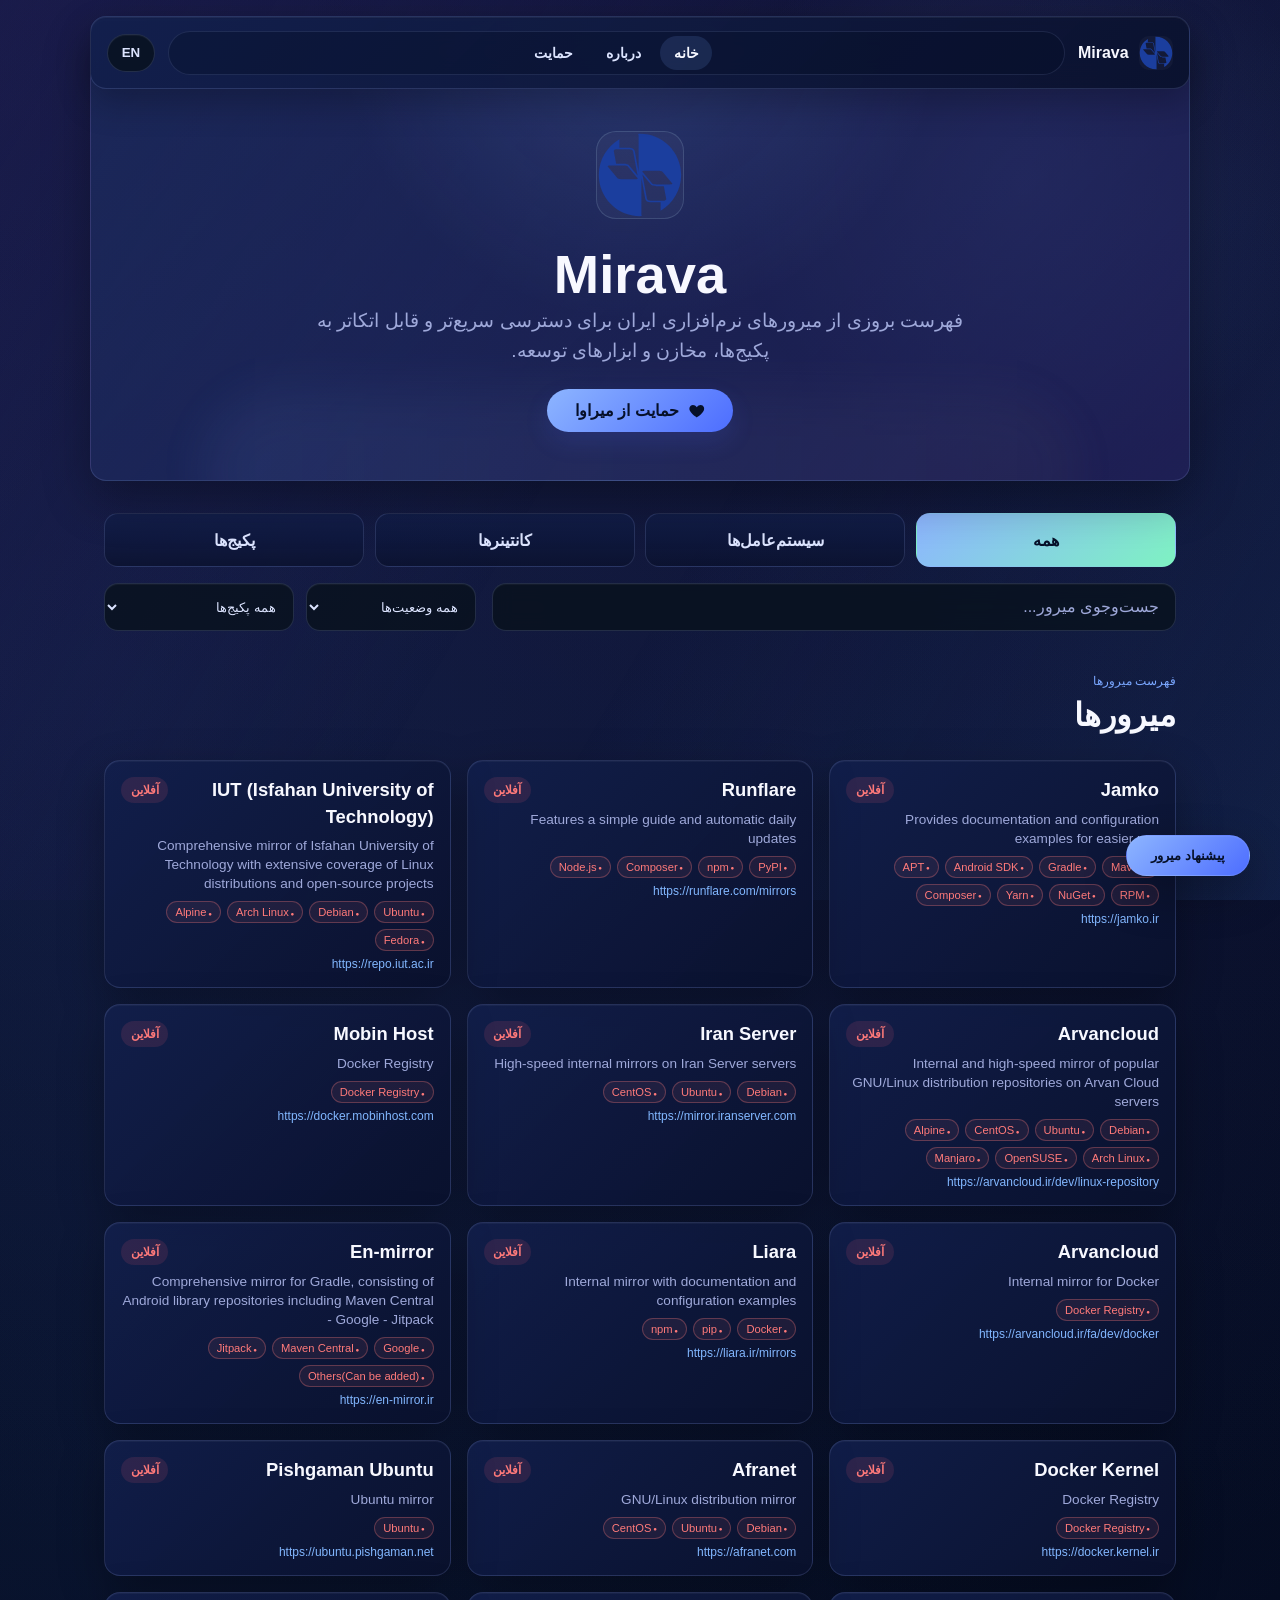
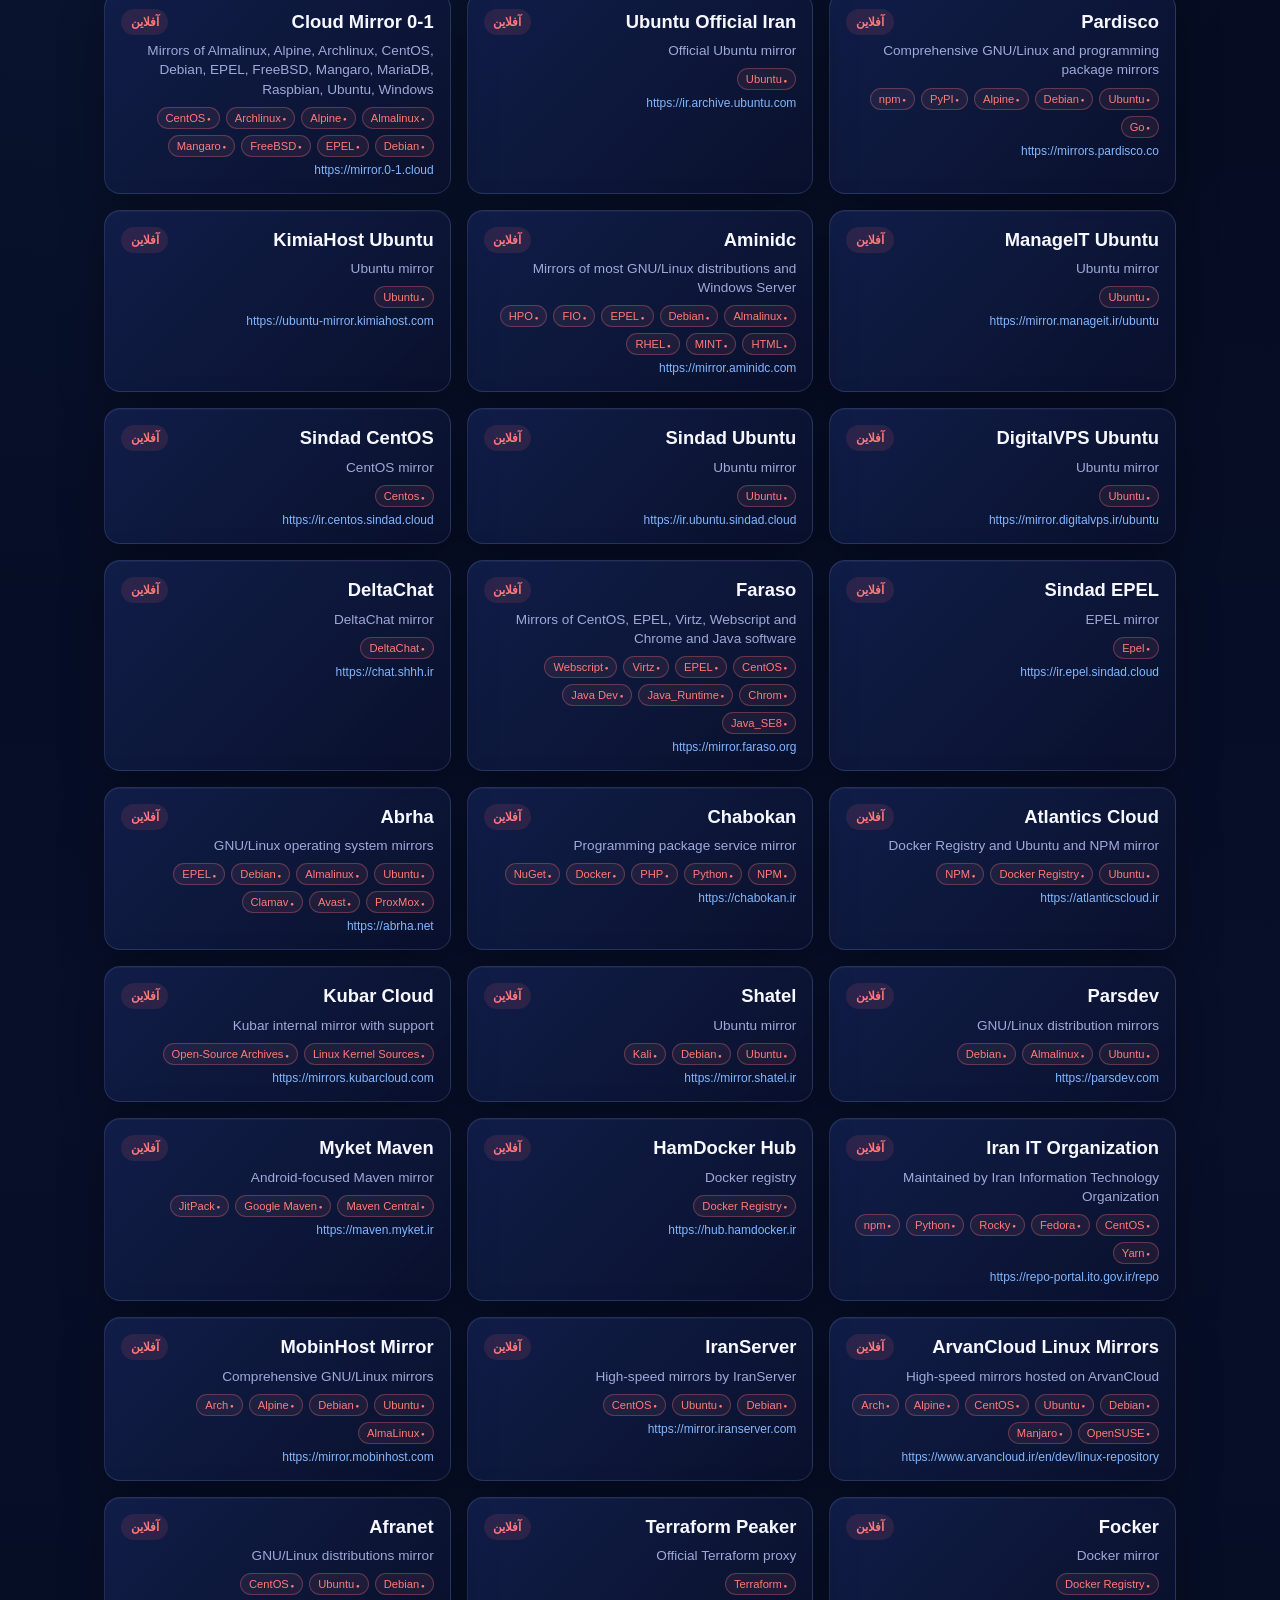
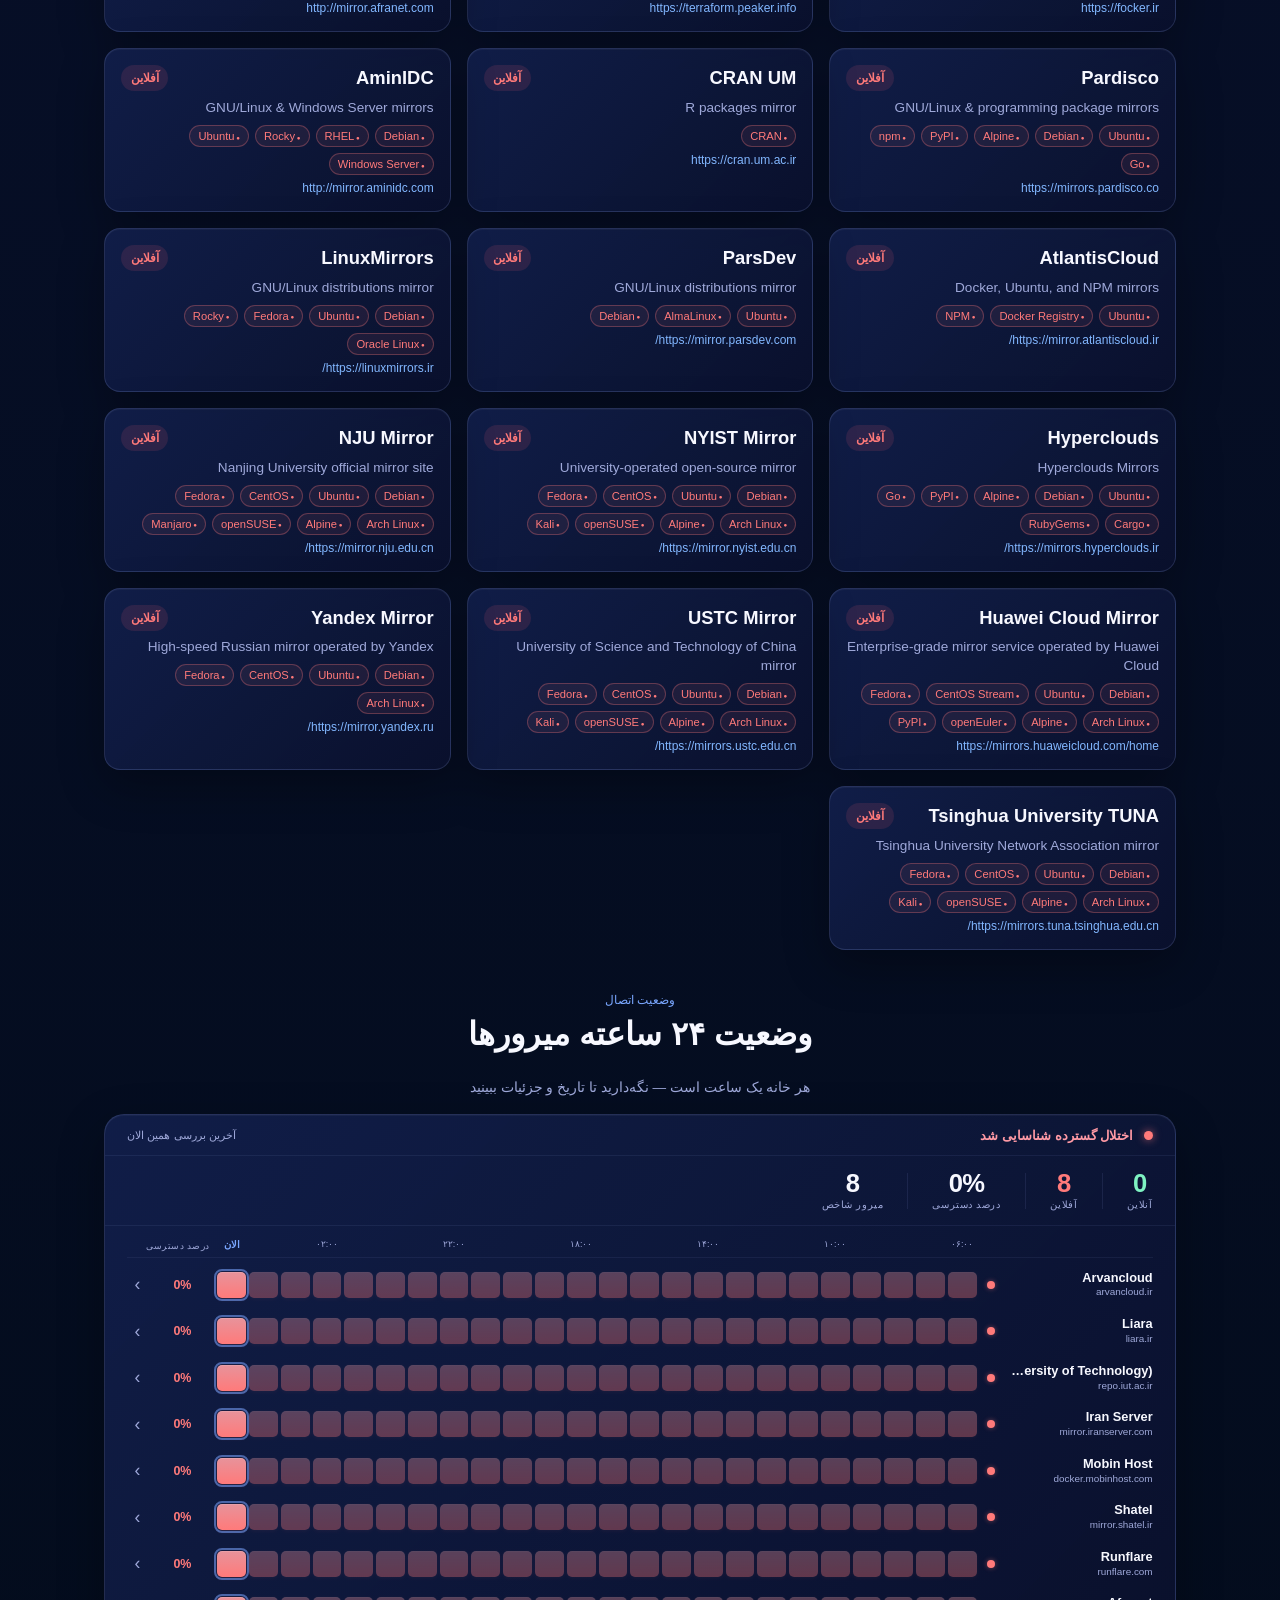
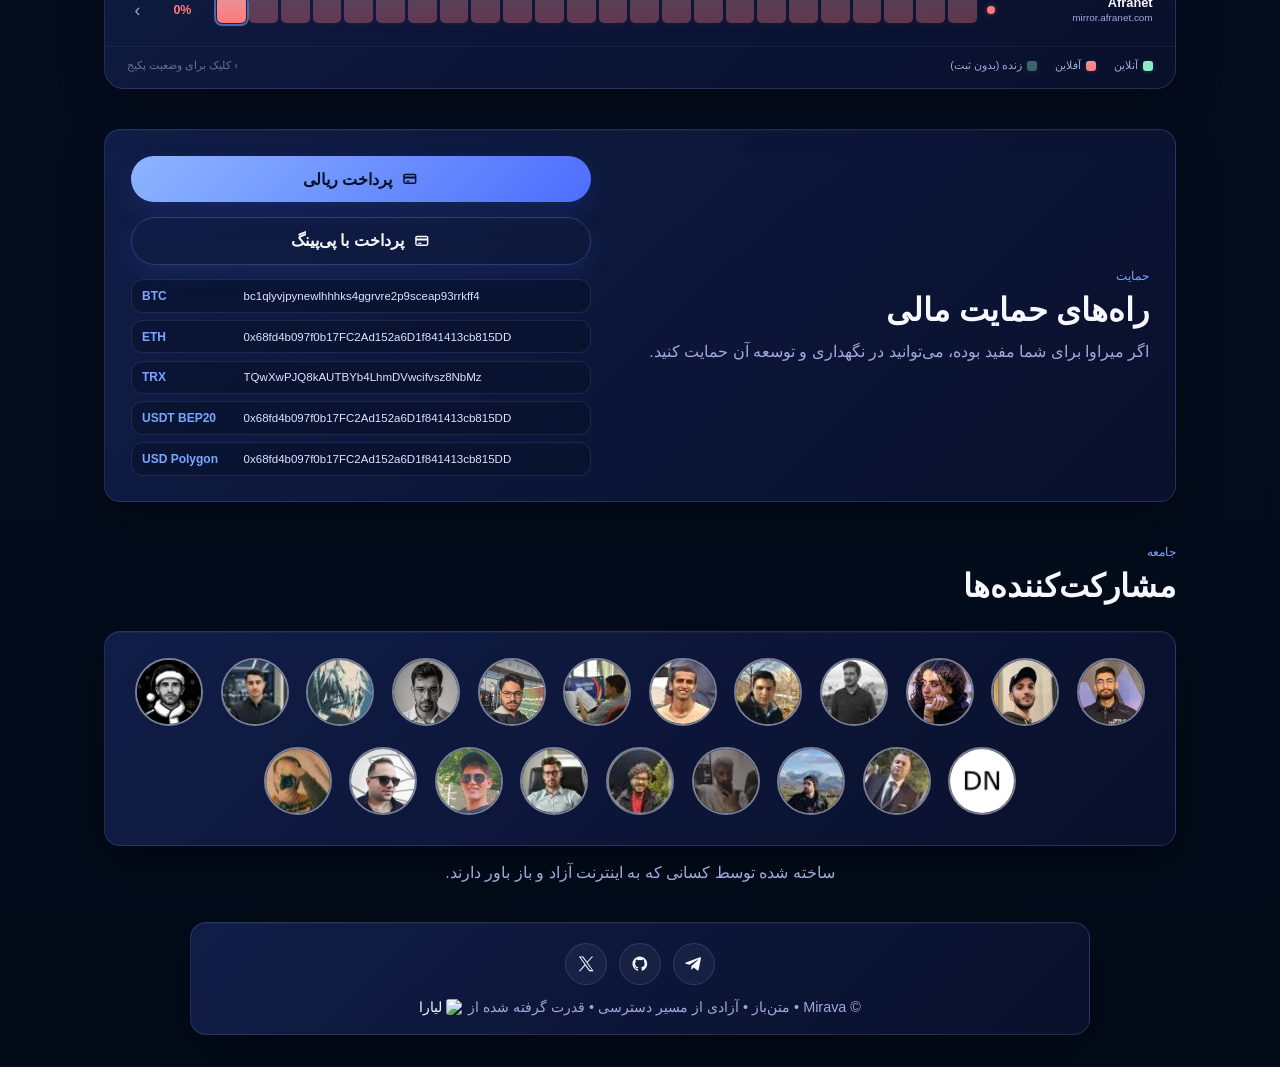
==== commit 41598623: "page: add 'about' page and payment methods, added header" ====
--- a/index.html
+++ b/index.html
@@ -19,6 +19,11 @@
           <img src="images/logo.svg" alt="" />
           <span>Mirava</span>
         </a>
+        <div class="site-nav">
+          <a href="index.html" aria-current="page" data-i18n="navHome">خانه</a>
+          <a href="about.html" data-i18n="navAbout">درباره</a>
+          <a href="#support" data-i18n="navDonate">حمایت</a>
+        </div>
         <button id="langToggle" class="lang-toggle" type="button">EN</button>
       </nav>
       <div class="hero-content">
@@ -143,6 +148,40 @@
     </div>
 
     <section class="section controls-section">
+      <div class="category-tabs" aria-label="دسته‌بندی میرورها">
+        <button
+          class="category-tab active"
+          type="button"
+          data-category="all"
+          data-i18n="categoryAll"
+        >
+          همه
+        </button>
+        <button
+          class="category-tab"
+          type="button"
+          data-category="operating-systems"
+          data-i18n="categoryOperatingSystems"
+        >
+          سیستم‌عامل‌ها
+        </button>
+        <button
+          class="category-tab"
+          type="button"
+          data-category="containers"
+          data-i18n="categoryContainers"
+        >
+          کانتینرها
+        </button>
+        <button
+          class="category-tab"
+          type="button"
+          data-category="packages"
+          data-i18n="categoryPackages"
+        >
+          پکیج‌ها
+        </button>
+      </div>
       <input
         type="text"
         id="mirrorSearchInput"
@@ -204,26 +243,49 @@
       <div class="support-card glass">
         <div>
           <span class="eyebrow" data-i18n="support">حمایت</span>
-          <h2 data-i18n="paymentGateway">درگاه پرداخت</h2>
+          <h2 data-i18n="paymentGateway">راه‌های حمایت مالی</h2>
           <p data-i18n="supportText">
             اگر میراوا برای شما مفید بوده، می‌توانید در نگهداری و توسعه آن حمایت
             کنید.
           </p>
         </div>
-        <a
-          class="payment-btn"
-          href="https://payping.ir/d/B4Ne"
-          target="_blank"
-          rel="noopener"
-          aria-label="Open Mirava payment gateway"
-        >
-          <svg viewBox="0 0 24 24" aria-hidden="true">
-            <path
-              d="M3 7.5A2.5 2.5 0 0 1 5.5 5h13A2.5 2.5 0 0 1 21 7.5v9A2.5 2.5 0 0 1 18.5 19h-13A2.5 2.5 0 0 1 3 16.5v-9Zm2 1.2h14V7.5a.5.5 0 0 0-.5-.5h-13a.5.5 0 0 0-.5.5v1.2Zm0 3v4.8a.5.5 0 0 0 .5.5h13a.5.5 0 0 0 .5-.5v-4.8H5Zm2.2 3.1h4.2v1.4H7.2v-1.4Z"
-            />
-          </svg>
-          <span data-i18n="payBtn">پرداخت</span>
-        </a>
+        <div class="donation-panel">
+          <a
+            class="payment-btn"
+            href="https://daramet.com/mirava"
+            target="_blank"
+            rel="noopener"
+            aria-label="Open Mirava rial payment gateway"
+          >
+            <svg viewBox="0 0 24 24" aria-hidden="true">
+              <path
+                d="M3 7.5A2.5 2.5 0 0 1 5.5 5h13A2.5 2.5 0 0 1 21 7.5v9A2.5 2.5 0 0 1 18.5 19h-13A2.5 2.5 0 0 1 3 16.5v-9Zm2 1.2h14V7.5a.5.5 0 0 0-.5-.5h-13a.5.5 0 0 0-.5.5v1.2Zm0 3v4.8a.5.5 0 0 0 .5.5h13a.5.5 0 0 0 .5-.5v-4.8H5Zm2.2 3.1h4.2v1.4H7.2v-1.4Z"
+              />
+            </svg>
+            <span data-i18n="payBtn">پرداخت ریالی</span>
+          </a>
+          <a
+            class="payment-btn payment-btn-secondary"
+            href="https://payping.ir/d/B4Ne"
+            target="_blank"
+            rel="noopener"
+            aria-label="Open Mirava PayPing payment gateway"
+          >
+            <svg viewBox="0 0 24 24" aria-hidden="true">
+              <path
+                d="M3 7.5A2.5 2.5 0 0 1 5.5 5h13A2.5 2.5 0 0 1 21 7.5v9A2.5 2.5 0 0 1 18.5 19h-13A2.5 2.5 0 0 1 3 16.5v-9Zm2 1.2h14V7.5a.5.5 0 0 0-.5-.5h-13a.5.5 0 0 0-.5.5v1.2Zm0 3v4.8a.5.5 0 0 0 .5.5h13a.5.5 0 0 0 .5-.5v-4.8H5Zm2.2 3.1h4.2v1.4H7.2v-1.4Z"
+              />
+            </svg>
+            <span data-i18n="payPingBtn">پرداخت با پی‌پینگ</span>
+          </a>
+          <div class="crypto-list" dir="ltr" aria-label="Crypto donation addresses">
+            <div><strong>BTC</strong><code>bc1qlyvjpynewlhhhks4ggrvre2p9sceap93rrkff4</code></div>
+            <div><strong>ETH</strong><code>0x68fd4b097f0b17FC2Ad152a6D1f841413cb815DD</code></div>
+            <div><strong>TRX</strong><code>TQwXwPJQ8kAUTBYb4LhmDVwcifvsz8NbMz</code></div>
+            <div><strong>USDT BEP20</strong><code>0x68fd4b097f0b17FC2Ad152a6D1f841413cb815DD</code></div>
+            <div><strong>USD Polygon</strong><code>0x68fd4b097f0b17FC2Ad152a6D1f841413cb815DD</code></div>
+          </div>
+        </div>
       </div>
     </section>
 
@@ -283,27 +345,26 @@
           </svg>
         </a>
       </div>
-    <footer>
-    <div class="footer-text">
-      <span data-i18n="footerText">
-      © Mirava • متن‌باز • آزادی از مسیر دسترسی • قدرت گرفته شده از
-      </span>
-
-    <a
-      href="https://liara.ir/"
-      target="_blank"
-      rel="noopener noreferrer"
-      aria-label="liara"
-    >
-      <img
-        src="https://liara.ir/favicon.ico"
-        alt="Liara"
-        width="16"
-        height="16"
-      />
-      <span data-i18n="liaratrans">لیارا</span>
-    </a>
-    </div>
+      <div class="footer-text">
+        <span data-i18n="footerText">
+          © Mirava • متن‌باز • آزادی از مسیر دسترسی • قدرت گرفته شده از
+        </span>
+
+        <a
+          href="https://liara.ir/"
+          target="_blank"
+          rel="noopener noreferrer"
+          aria-label="liara"
+        >
+          <img
+            src="https://liara.ir/favicon.ico"
+            alt="Liara"
+            width="16"
+            height="16"
+          />
+          <span data-i18n="liaratrans">لیارا</span>
+        </a>
+      </div>
     </footer>
 
     <script src="script.js"></script>
--- a/style.css
+++ b/style.css
@@ -254,26 +254,31 @@
 }
 
 /* ---------- Contributors ---------- */
-.contributors {
-  display: flex;
-  flex-wrap: wrap;
-  gap: 14px;
-  padding: 18px;
-  justify-content: center;
+.contributors a {
+  display: inline-flex;
+  align-items: center;
+  text-decoration: none;
+  color: inherit;
+}
+
+.contributors a:visited,
+.contributors a:hover,
+.contributors a:active {
+  text-decoration: none;
 }
 
 .contributors img {
-  width: 56px;
-  height: 56px;
+  width: 68px;
+  height: 68px;
   border-radius: 50%;
-  transition: transform 0.3s ease, box-shadow 0.3s ease;
-}
-
-.contributors a:hover img {
-  transform: translateY(-6px) scale(1.15) rotate(3deg);
-  box-shadow: 0 0 35px var(--glow-indigo), 0 0 20px rgba(96, 165, 250, 0.6);
-}
-
+  border: 2px solid rgba(255, 255, 255, 0.45);
+  transition:
+    transform 0.35s ease,
+    box-shadow 0.35s ease;
+
+  backface-visibility: hidden;
+  will-change: transform;
+}
 /* ---------------- LINKS ---------------- */
 .card a {
   display: block;
@@ -2729,3 +2734,325 @@
   .sg-headline { padding: 0.65rem 0.9rem; }
   .sg-legend { padding: 0.65rem 0.9rem 0.8rem; }
 }
+
+/* ---------------- SITE NAV + CATEGORY FILTERS ---------------- */
+.site-nav {
+  display: inline-flex;
+  align-items: center;
+  justify-content: center;
+  gap: 0.35rem;
+  padding: 0.25rem;
+  border: 1px solid rgba(169,185,255,0.12);
+  border-radius: 999px;
+  background: rgba(6, 14, 35, 0.32);
+}
+
+.site-nav a {
+  display: inline-flex;
+  align-items: center;
+  min-height: 34px;
+  padding: 0 0.85rem;
+  border-radius: 999px;
+  color: var(--ink-body);
+  text-decoration: none;
+  font-size: 0.86rem;
+  font-weight: 700;
+  transition: background 0.2s ease, color 0.2s ease;
+}
+
+.site-nav a:hover,
+.site-nav a[aria-current="page"] {
+  color: var(--ink-strong);
+  background: rgba(122,167,255,0.14);
+}
+
+.controls-section {
+  grid-template-columns: 1fr auto;
+}
+
+.category-tabs {
+  grid-column: 1 / -1;
+  display: grid;
+  grid-template-columns: repeat(4, minmax(0, 1fr));
+  gap: 0.65rem;
+}
+
+.category-tab {
+  min-height: 54px;
+  padding: 0.65rem 0.9rem;
+  border: 1px solid rgba(169,185,255,0.16);
+  border-radius: 14px;
+  color: var(--ink-body);
+  background:
+    linear-gradient(180deg, rgba(18,31,76,0.72), rgba(10,17,45,0.76));
+  cursor: pointer;
+  font: inherit;
+  font-weight: 800;
+  transition: transform 0.2s ease, border-color 0.2s ease, background 0.2s ease;
+}
+
+.category-tab:hover {
+  transform: translateY(-2px);
+  border-color: rgba(122,167,255,0.34);
+}
+
+.category-tab.active {
+  color: #061029;
+  border-color: transparent;
+  background: linear-gradient(135deg, #8db5ff, #7ef2c2);
+}
+
+.donation-panel {
+  display: grid;
+  gap: 0.9rem;
+  min-width: min(460px, 100%);
+}
+
+.crypto-list {
+  display: grid;
+  gap: 0.45rem;
+}
+
+.crypto-list div {
+  display: grid;
+  grid-template-columns: 92px minmax(0, 1fr);
+  gap: 0.6rem;
+  align-items: center;
+  padding: 0.55rem 0.65rem;
+  border: 1px solid rgba(169,185,255,0.12);
+  border-radius: 12px;
+  background: rgba(4, 12, 33, 0.36);
+  cursor: copy;
+  transition: border-color 0.2s ease, background 0.2s ease;
+}
+
+.crypto-list div:hover {
+  border-color: rgba(122,167,255,0.34);
+  background: rgba(122,167,255,0.1);
+}
+
+.crypto-list strong {
+  color: var(--blue);
+  font-size: 0.75rem;
+}
+
+.crypto-list code {
+  color: var(--ink-body);
+  font-size: 0.72rem;
+  white-space: nowrap;
+  overflow: hidden;
+  text-overflow: ellipsis;
+}
+
+.about-page .hero {
+  text-align: start;
+}
+
+.about-layout {
+  display: grid;
+  grid-template-columns: minmax(0, 1.05fr) minmax(280px, 0.75fr);
+  gap: 1rem;
+  align-items: start;
+}
+
+.about-card {
+  padding: 1.4rem;
+}
+
+.about-card h2 {
+  margin-bottom: 0.75rem;
+}
+
+.about-card p {
+  color: var(--ink-muted);
+  line-height: 1.85;
+}
+
+.about-list {
+  display: grid;
+  gap: 0.75rem;
+  margin-top: 1rem;
+  list-style: none;
+}
+
+.about-list li {
+  padding: 0.8rem;
+  border: 1px solid rgba(169,185,255,0.12);
+  border-radius: 12px;
+  background: rgba(122,167,255,0.07);
+}
+
+@media (max-width: 820px) {
+  .topbar {
+    display: grid;
+    grid-template-columns: 1fr auto;
+    gap: 0.9rem;
+  }
+
+  .site-nav {
+    grid-column: 1 / -1;
+    grid-row: 2;
+    width: 100%;
+  }
+
+  .site-nav a {
+    flex: 1;
+    justify-content: center;
+  }
+
+  .category-tabs,
+  .about-layout {
+    grid-template-columns: 1fr;
+  }
+
+  .support-card {
+    grid-template-columns: 1fr;
+  }
+
+  .donation-panel {
+    min-width: 0;
+  }
+}
+
+@media (max-width: 520px) {
+  .category-tabs {
+    gap: 0.45rem;
+  }
+
+  .category-tab {
+    min-height: 46px;
+    padding: 0.55rem 0.5rem;
+    font-size: 0.78rem;
+  }
+
+  .crypto-list div {
+    grid-template-columns: 1fr;
+    gap: 0.25rem;
+  }
+}
+
+/* ---------------- FIXED CENTER HEADER ---------------- */
+html {
+  scroll-padding-top: 112px;
+}
+
+.topbar {
+  position: fixed;
+  top: 16px;
+  left: 50%;
+  z-index: 900;
+  width: min(1100px, calc(100% - 24px));
+  margin: 0;
+  padding: 0.85rem 1rem;
+  transform: translateX(-50%);
+  display: grid;
+  grid-template-columns: auto minmax(260px, 1fr) auto;
+  gap: 0.8rem;
+  align-items: center;
+  border: 1px solid var(--line);
+  border-radius: 16px;
+  background:
+    linear-gradient(135deg, rgba(18, 31, 76, 0.9), rgba(10, 17, 45, 0.94));
+  box-shadow:
+    0 14px 34px rgba(0, 0, 0, 0.24),
+    inset 0 1px 0 rgba(255,255,255,0.06);
+  backdrop-filter: blur(14px);
+  -webkit-backdrop-filter: blur(14px);
+}
+
+.hero {
+  padding-top: 6.9rem;
+  box-shadow:
+    0 18px 48px rgba(0, 0, 0, 0.32),
+    inset 0 1px 0 rgba(255,255,255,0.04);
+}
+
+.hero::before {
+  opacity: 0.45;
+}
+
+.brand-mark {
+  white-space: nowrap;
+}
+
+.payment-btn-secondary {
+  background: transparent;
+  color: var(--ink-strong);
+  border: 1px solid rgba(169,185,255,0.22);
+  box-shadow: none;
+}
+
+.payment-btn-secondary:hover {
+  color: #061029;
+  background: linear-gradient(135deg, #abc8ff, #6f8cff);
+}
+
+.logo:hover,
+.mirror-card:hover,
+.category-tab:hover,
+.payment-btn:hover,
+.hero-btn:hover,
+.suggest-btn:hover {
+  box-shadow: 0 14px 28px rgba(77,109,255,0.16);
+}
+
+.hero-btn,
+.suggest-btn,
+.payment-btn {
+  box-shadow: 0 10px 24px rgba(77,109,255,0.14);
+}
+
+.glass,
+.dashboard,
+.contributors,
+.support-card,
+.footer,
+.mirror-card,
+.chart-card,
+.uptime-card,
+.featured-monitor,
+.about-card,
+.status-grid {
+  box-shadow:
+    0 16px 46px rgba(0, 0, 0, 0.3),
+    inset 0 1px 0 rgba(255,255,255,0.04);
+}
+
+@media (max-width: 820px) {
+  .topbar {
+    grid-template-columns: 1fr auto;
+    border-radius: 16px;
+  }
+
+  .site-nav {
+    grid-column: 1 / -1;
+    grid-row: 2;
+    width: 100%;
+  }
+
+  .hero {
+    padding-top: 8.4rem;
+  }
+}
+
+@media (max-width: 520px) {
+  html {
+    scroll-padding-top: 136px;
+  }
+
+  .topbar {
+    top: 8px;
+    width: calc(100% - 16px);
+    padding: 0.6rem;
+  }
+
+  .site-nav a {
+    min-height: 32px;
+    padding: 0 0.45rem;
+    font-size: 0.78rem;
+  }
+
+  .hero {
+    padding-top: 8.8rem;
+  }
+}
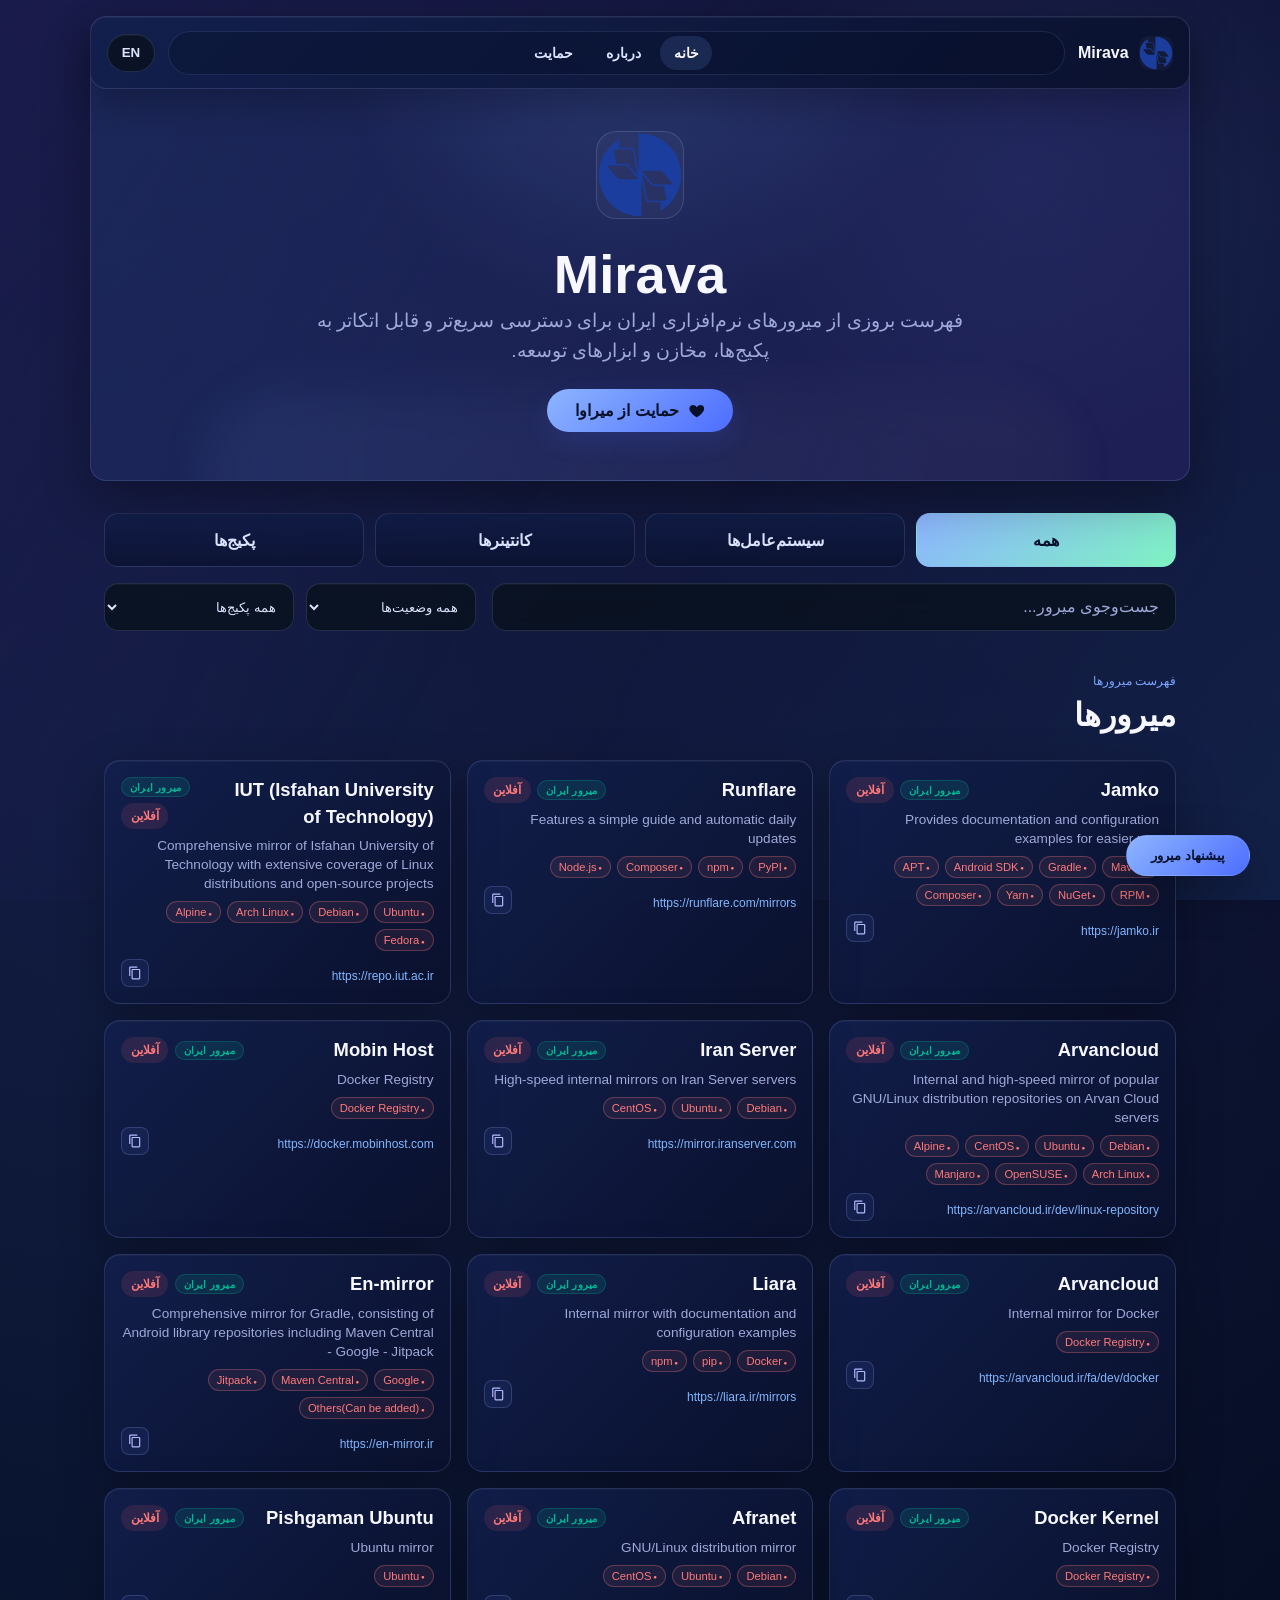
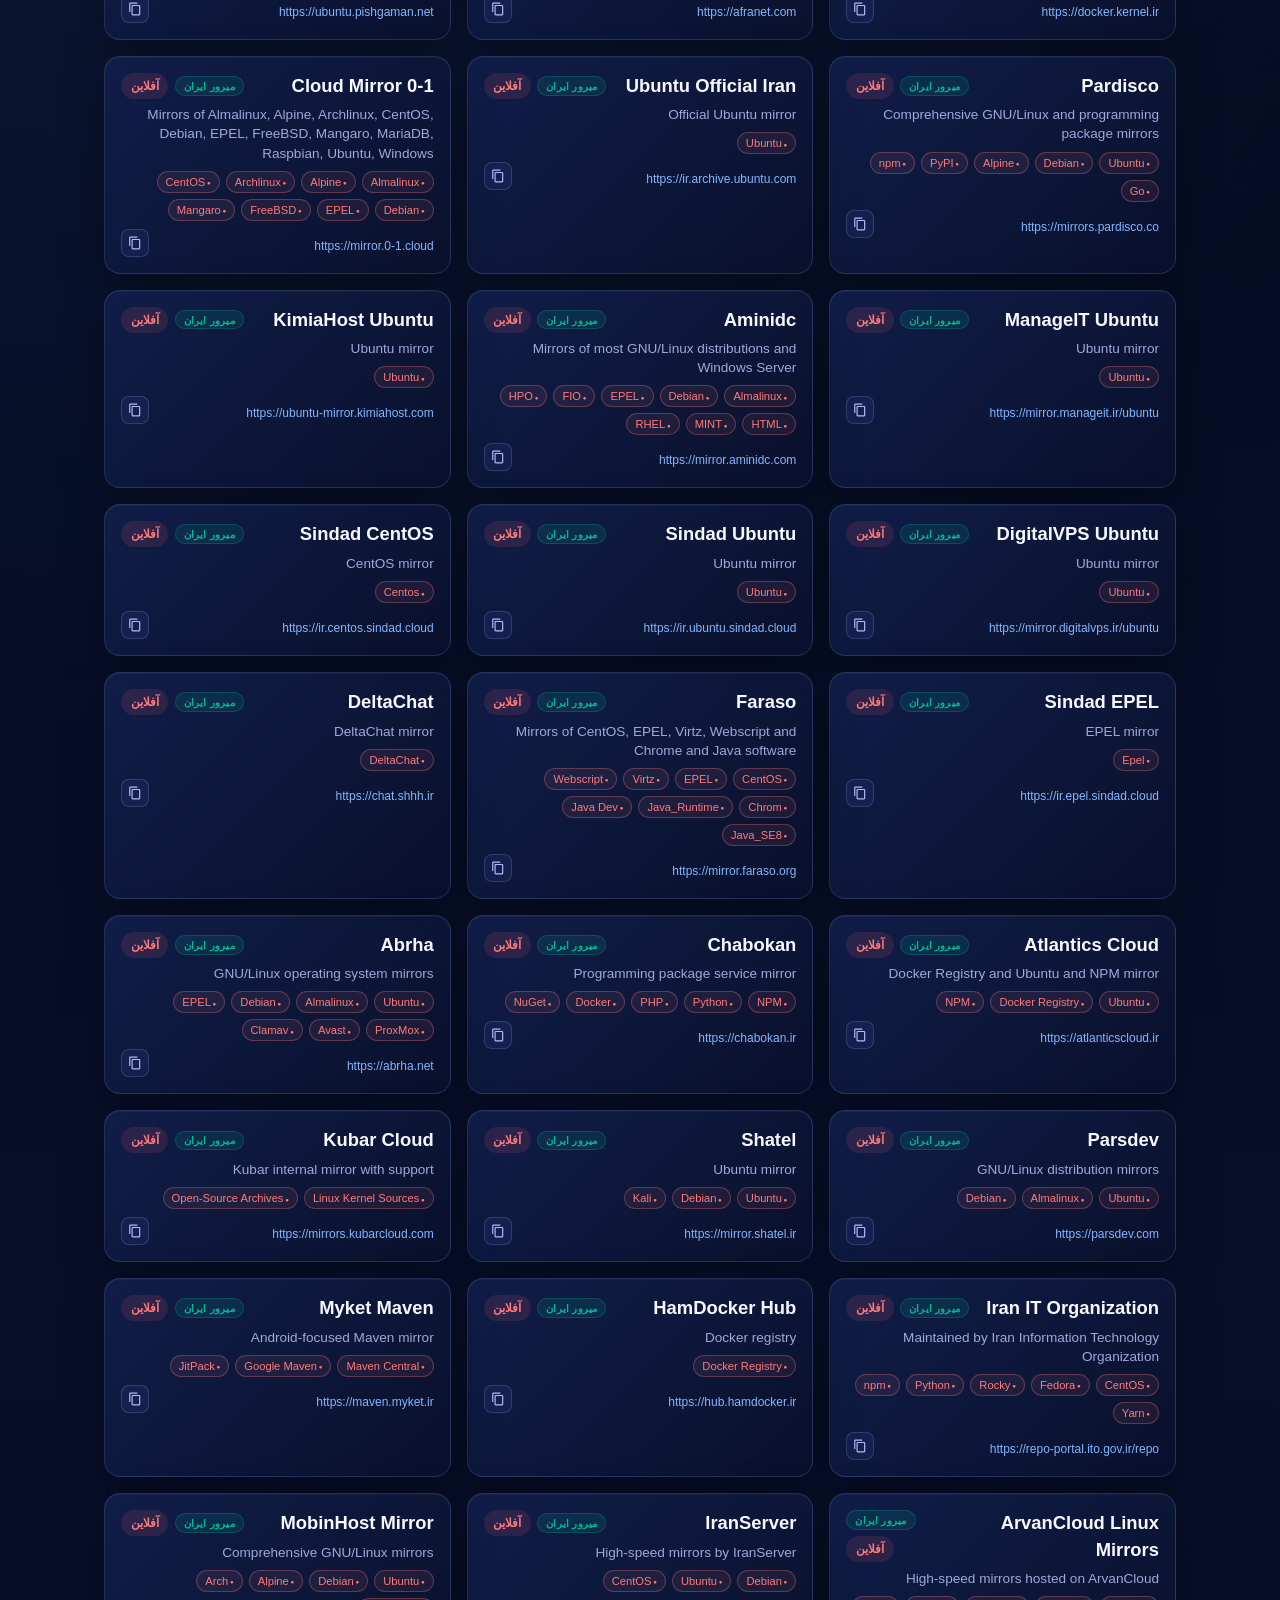
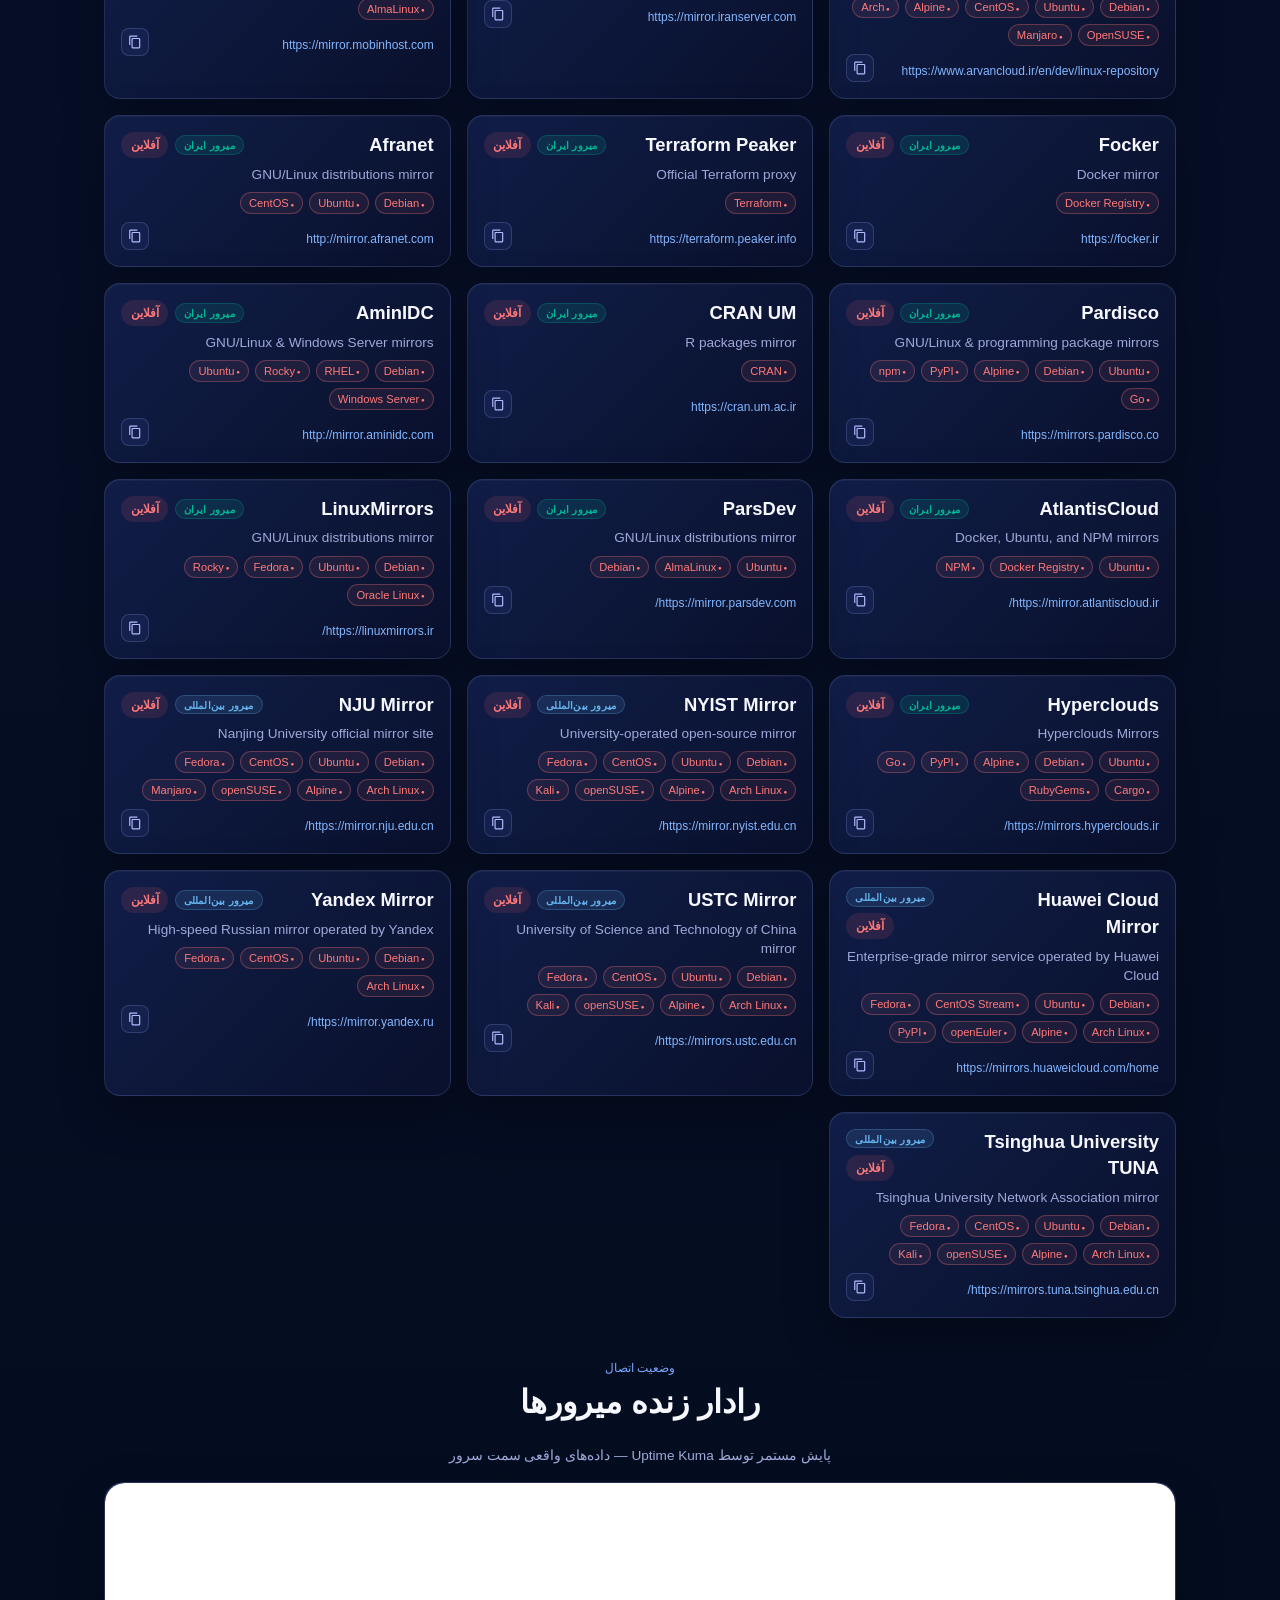
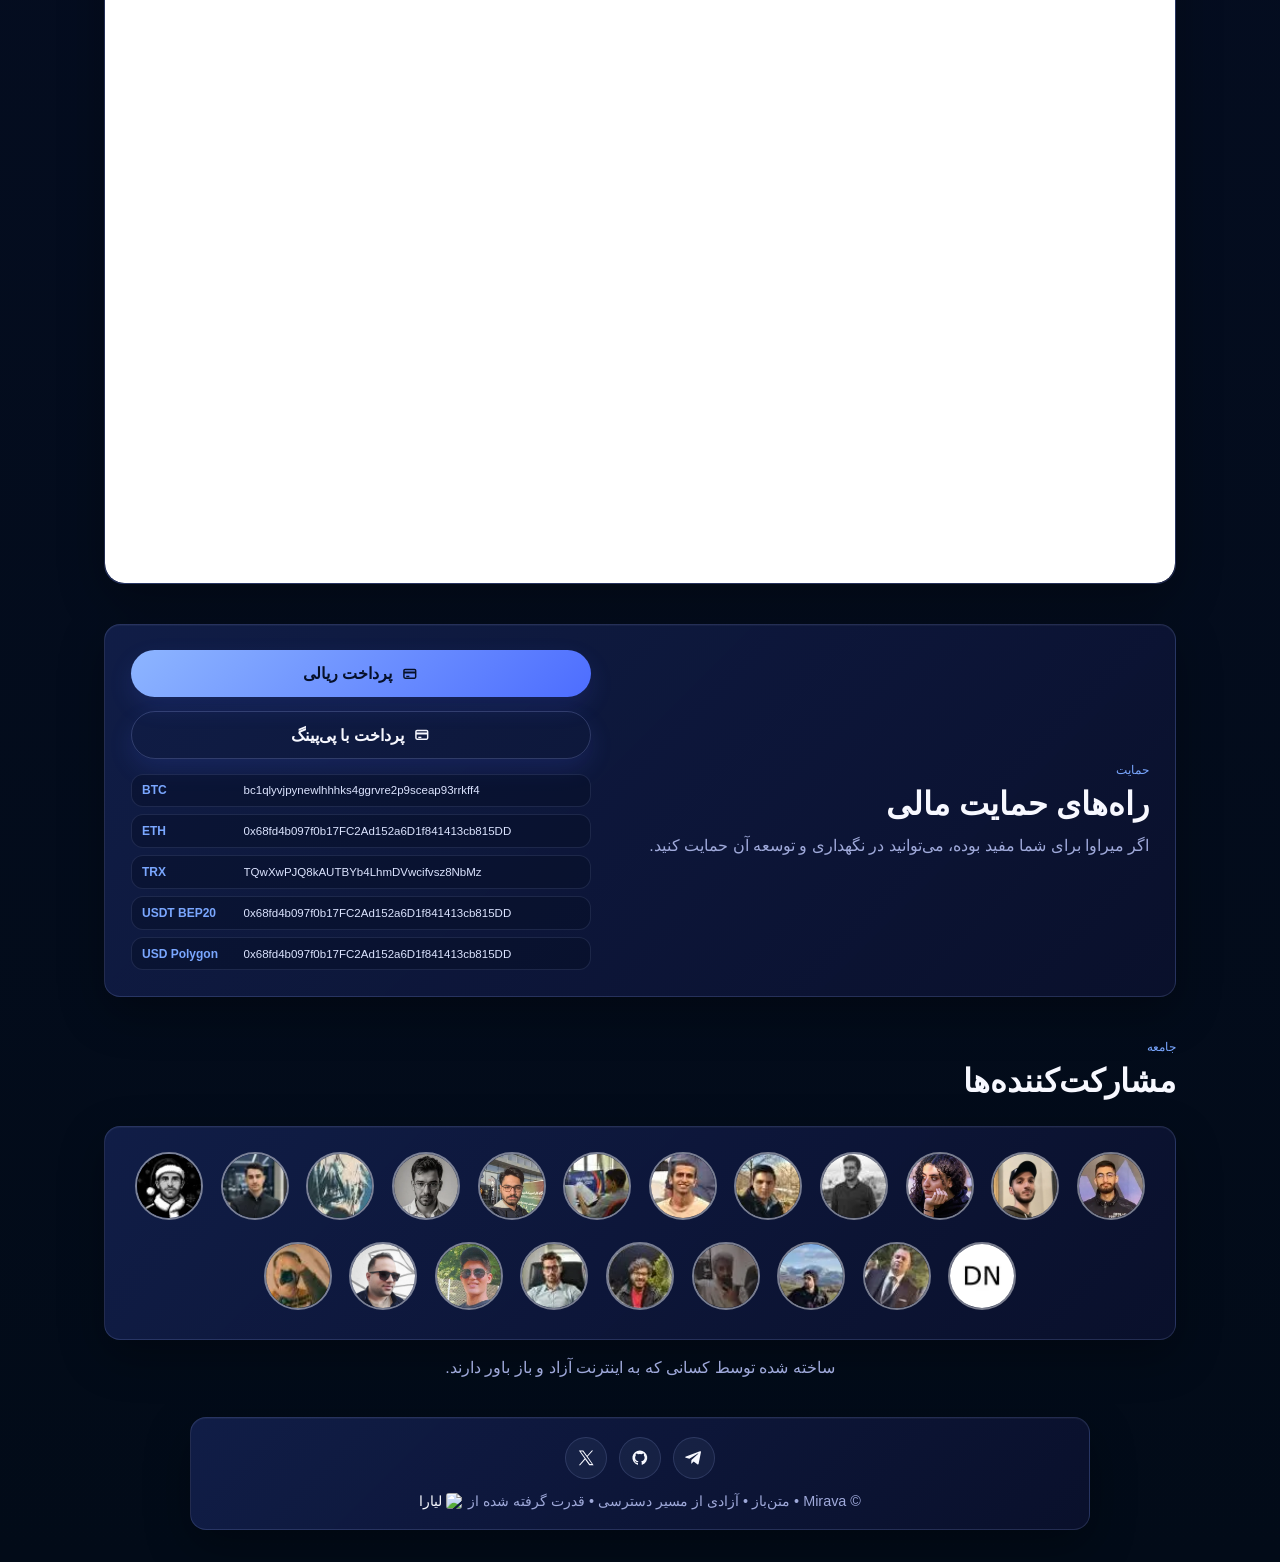
==== commit 9364c2ea: "feat; mirror uptime, single linke page" ====
--- a/index.html
+++ b/index.html
@@ -226,16 +226,27 @@
       </div>
     </section>
 
-    <!-- Status Grid -->
+    <!-- Live Radar (Uptime Kuma) -->
     <section class="section">
       <div class="section-title center-title">
         <span class="eyebrow" data-i18n="gridEyebrow">وضعیت اتصال</span>
-        <h2 data-i18n="gridTitle">وضعیت ۲۴ ساعته میرورها</h2>
-        <p class="section-subtitle" data-i18n="gridSubtitle">
-          هر خانه یک ساعت است — نگه‌دارید تا تاریخ و جزئیات ببینید
+        <h2 data-i18n="radarTitle">رادار زنده میرورها</h2>
+        <p class="section-subtitle" data-i18n="radarSubtitle">
+          پایش مستمر توسط Uptime Kuma — داده‌های واقعی سمت سرور
         </p>
       </div>
-      <div id="statusGrid" class="status-grid glass"></div>
+      <div class="radar-frame-wrap glass" id="radarIframeWrap">
+        <iframe
+          id="radarFrame"
+          src="https://mirava-gmhkka22gp.liara.run"
+          class="radar-frame"
+          title="Mirava Live Mirror Radar"
+          loading="lazy"
+          referrerpolicy="no-referrer"
+          sandbox="allow-scripts allow-same-origin allow-popups"
+        ></iframe>
+      </div>
+      <div id="statusGrid" class="status-grid glass" hidden></div>
     </section>
 
     <!-- Support -->
--- a/style.css
+++ b/style.css
@@ -3018,6 +3018,315 @@
     inset 0 1px 0 rgba(255,255,255,0.04);
 }
 
+/* ---------------- UPTIME KUMA RADAR IFRAME ---------------- */
+.radar-frame-wrap {
+  width: 100%;
+  border-radius: 20px;
+  overflow: hidden;
+  min-height: 700px;
+  padding: 0;
+}
+
+.radar-frame {
+  display: block;
+  width: 100%;
+  height: 700px;
+  border: none;
+  border-radius: 20px;
+  background: transparent;
+  color-scheme: dark;
+}
+
+@media (max-width: 600px) {
+  .radar-frame,
+  .radar-frame-wrap {
+    height: 520px;
+    min-height: 520px;
+  }
+}
+
+/* ---------------- SOURCE TYPE TAGS ---------------- */
+.card-head-badges {
+  display: flex;
+  align-items: center;
+  gap: 0.4rem;
+  flex-wrap: wrap;
+  justify-content: flex-end;
+}
+
+.source-tag {
+  display: inline-flex;
+  align-items: center;
+  padding: 0.18rem 0.5rem;
+  border-radius: 999px;
+  font-size: 0.65rem;
+  font-weight: 700;
+  letter-spacing: 0.02em;
+  white-space: nowrap;
+}
+
+.source-mirror-ir {
+  background: rgba(0, 184, 148, 0.12);
+  color: #00b894;
+  border: 1px solid rgba(0, 184, 148, 0.25);
+}
+
+.source-mirror-intl {
+  background: rgba(99, 179, 237, 0.12);
+  color: #63b3ed;
+  border: 1px solid rgba(99, 179, 237, 0.25);
+}
+
+.source-original {
+  background: rgba(246, 173, 85, 0.12);
+  color: #f6ad55;
+  border: 1px solid rgba(246, 173, 85, 0.25);
+}
+
+/* card footer: url + copy button */
+.card-footer {
+  display: flex;
+  align-items: center;
+  justify-content: space-between;
+  gap: 0.5rem;
+  margin-top: 0.5rem;
+}
+
+.copy-url-btn {
+  flex: 0 0 auto;
+  display: inline-flex;
+  align-items: center;
+  justify-content: center;
+  width: 28px;
+  height: 28px;
+  border-radius: 8px;
+  border: 1px solid rgba(169, 185, 255, 0.2);
+  background: rgba(99, 132, 255, 0.08);
+  color: var(--text-muted);
+  cursor: pointer;
+  transition: background 0.15s, color 0.15s;
+}
+
+.copy-url-btn:hover {
+  background: rgba(99, 132, 255, 0.18);
+  color: var(--text-main);
+}
+
+/* ---------------- PROVIDER DETAIL PAGE ---------------- */
+.provider-hero {
+  padding: 1.5rem 2rem;
+}
+
+.provider-back {
+  display: inline-flex;
+  align-items: center;
+  gap: 0.4rem;
+  font-size: 0.85rem;
+  color: var(--text-muted);
+  text-decoration: none;
+  margin-bottom: 1.5rem;
+  transition: color 0.15s;
+}
+
+.provider-back:hover {
+  color: var(--text-main);
+}
+
+.provider-card {
+  max-width: 800px;
+  margin: 0 auto;
+  padding: 2rem;
+  border-radius: 20px;
+}
+
+.provider-header {
+  display: flex;
+  align-items: flex-start;
+  justify-content: space-between;
+  gap: 1rem;
+  flex-wrap: wrap;
+  margin-bottom: 1.25rem;
+}
+
+.provider-title-group {
+  display: flex;
+  flex-direction: column;
+  gap: 0.5rem;
+}
+
+.provider-title-group h1 {
+  font-size: 1.6rem;
+  font-weight: 800;
+  color: var(--text-main);
+  line-height: 1.2;
+}
+
+.provider-badges {
+  display: flex;
+  align-items: center;
+  gap: 0.5rem;
+  flex-wrap: wrap;
+}
+
+.provider-country {
+  font-size: 0.75rem;
+  color: var(--text-muted);
+  display: flex;
+  align-items: center;
+  gap: 0.3rem;
+}
+
+.provider-desc {
+  color: var(--text-muted);
+  font-size: 0.95rem;
+  line-height: 1.6;
+  margin-bottom: 1.5rem;
+}
+
+.provider-url-row {
+  display: flex;
+  align-items: center;
+  gap: 0.75rem;
+  padding: 0.75rem 1rem;
+  border-radius: 12px;
+  background: rgba(99, 132, 255, 0.06);
+  border: 1px solid rgba(169, 185, 255, 0.15);
+  margin-bottom: 1.5rem;
+  flex-wrap: wrap;
+}
+
+.provider-url-row a {
+  color: var(--text-soft);
+  font-size: 0.9rem;
+  word-break: break-all;
+  flex: 1;
+  text-decoration: none;
+}
+
+.provider-url-row a:hover {
+  color: var(--text-main);
+  text-decoration: underline;
+}
+
+.provider-copy-btn {
+  display: inline-flex;
+  align-items: center;
+  gap: 0.4rem;
+  padding: 0.4rem 0.9rem;
+  border-radius: 8px;
+  border: 1px solid rgba(169, 185, 255, 0.2);
+  background: rgba(99, 132, 255, 0.1);
+  color: var(--text-muted);
+  font-size: 0.8rem;
+  font-weight: 600;
+  cursor: pointer;
+  transition: background 0.15s, color 0.15s;
+  white-space: nowrap;
+}
+
+.provider-copy-btn:hover {
+  background: rgba(99, 132, 255, 0.22);
+  color: var(--text-main);
+}
+
+.provider-section-label {
+  font-size: 0.72rem;
+  font-weight: 700;
+  letter-spacing: 0.08em;
+  text-transform: uppercase;
+  color: var(--text-soft);
+  margin-bottom: 0.75rem;
+}
+
+.provider-packages-grid {
+  display: flex;
+  flex-wrap: wrap;
+  gap: 0.5rem;
+  margin-bottom: 1.5rem;
+}
+
+.provider-pkg-item {
+  display: inline-flex;
+  align-items: center;
+  gap: 0.4rem;
+  padding: 0.35rem 0.75rem;
+  border-radius: 10px;
+  font-size: 0.8rem;
+  font-weight: 600;
+  background: rgba(38, 34, 97, 0.4);
+  border: 1px solid rgba(169, 185, 255, 0.15);
+  color: var(--text-muted);
+  text-decoration: none;
+  transition: background 0.15s, color 0.15s, border-color 0.15s;
+}
+
+.provider-pkg-item:hover,
+.provider-pkg-item[href]:hover {
+  background: rgba(99, 132, 255, 0.14);
+  border-color: rgba(169, 185, 255, 0.3);
+  color: var(--text-main);
+}
+
+.provider-pkg-dot {
+  width: 6px;
+  height: 6px;
+  border-radius: 50%;
+  background: rgba(169, 185, 255, 0.4);
+  flex-shrink: 0;
+}
+
+.provider-pkg-item.pkg-up .provider-pkg-dot { background: #00b894; }
+.provider-pkg-item.pkg-down .provider-pkg-dot { background: #ff7a7a; }
+.provider-pkg-item.pkg-checking .provider-pkg-dot { background: #f6ad55; }
+
+.provider-status-row {
+  display: flex;
+  align-items: center;
+  gap: 1rem;
+  padding: 1rem;
+  border-radius: 12px;
+  background: rgba(38, 34, 97, 0.3);
+  border: 1px solid rgba(169, 185, 255, 0.1);
+  flex-wrap: wrap;
+}
+
+.provider-status-item {
+  display: flex;
+  flex-direction: column;
+  align-items: center;
+  gap: 0.2rem;
+  min-width: 70px;
+}
+
+.provider-status-item strong {
+  font-size: 1.3rem;
+  font-weight: 800;
+  color: var(--text-main);
+}
+
+.provider-status-item span {
+  font-size: 0.7rem;
+  color: var(--text-muted);
+}
+
+.provider-status-sep {
+  width: 1px;
+  height: 36px;
+  background: rgba(169, 185, 255, 0.15);
+}
+
+.provider-not-found {
+  text-align: center;
+  padding: 3rem 1rem;
+  color: var(--text-muted);
+}
+
+.provider-not-found h2 {
+  font-size: 1.3rem;
+  margin-bottom: 0.5rem;
+  color: var(--text-main);
+}
+
 @media (max-width: 820px) {
   .topbar {
     grid-template-columns: 1fr auto;
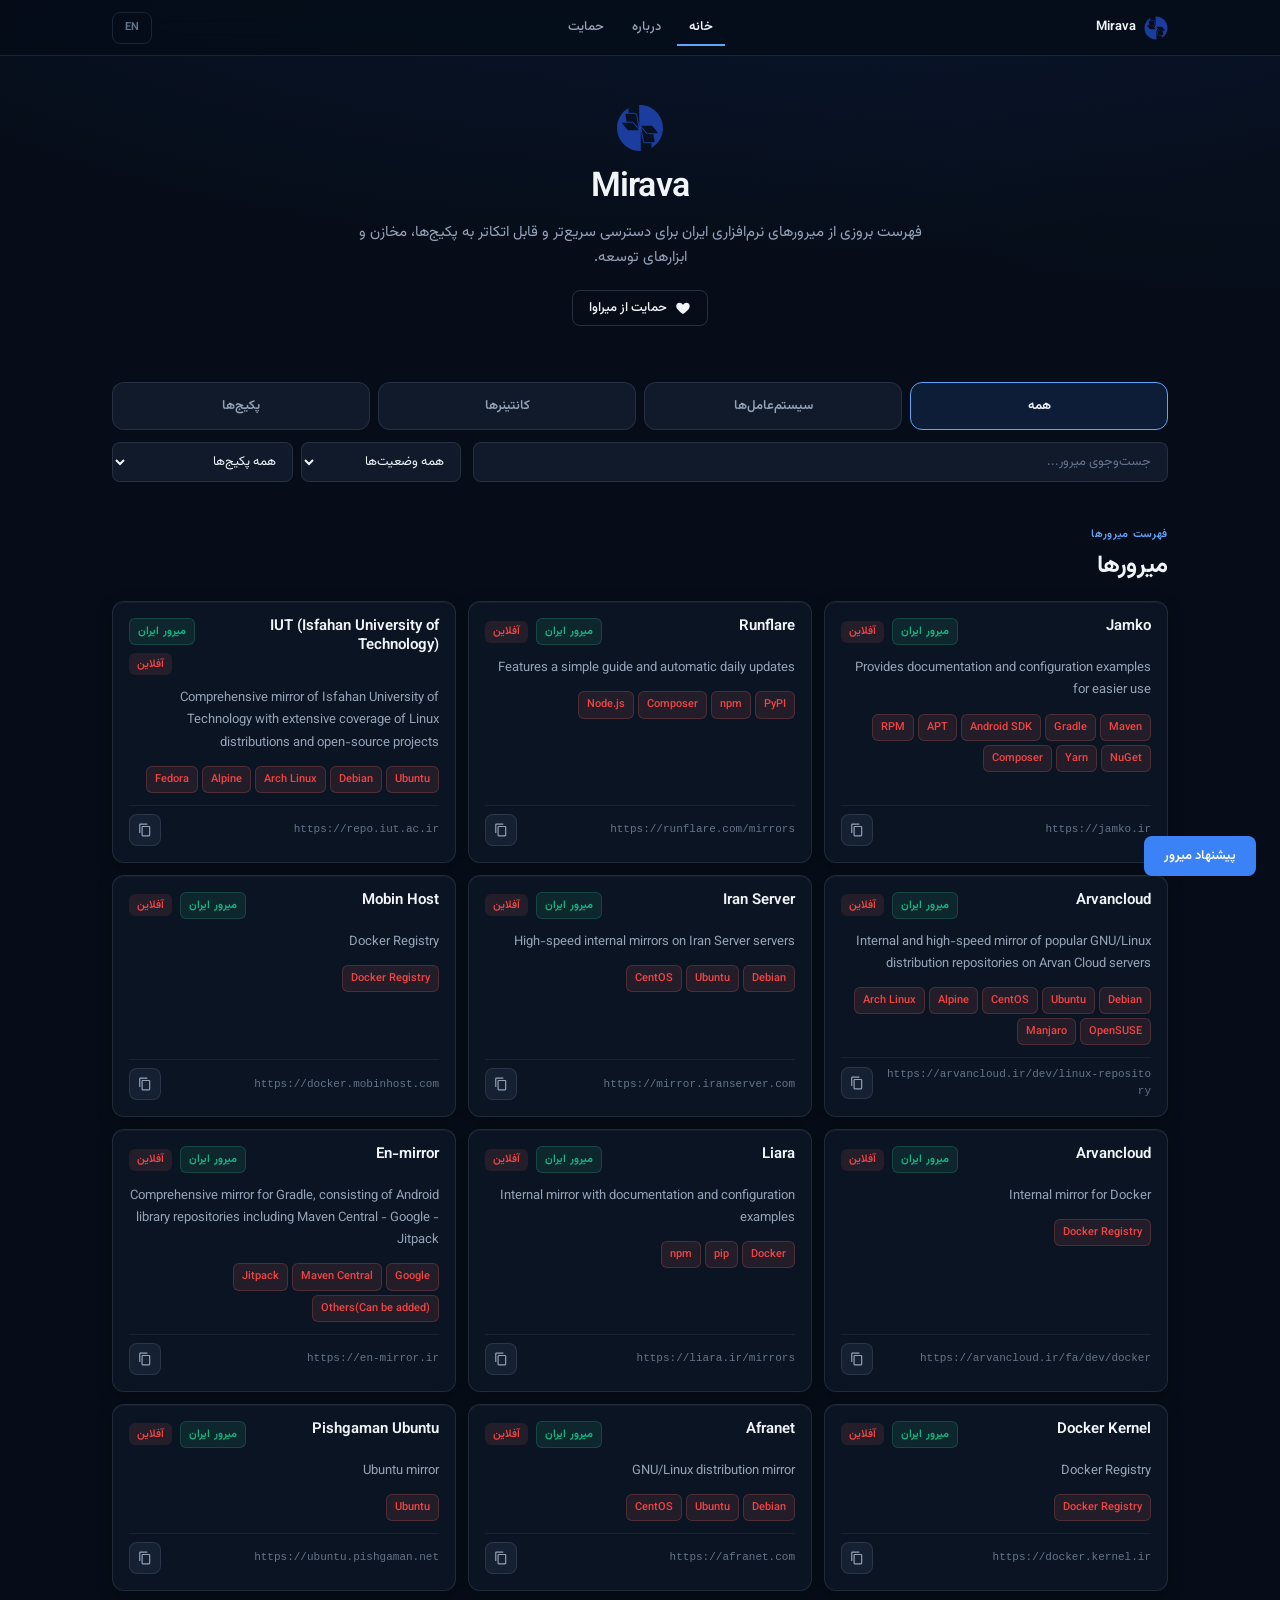
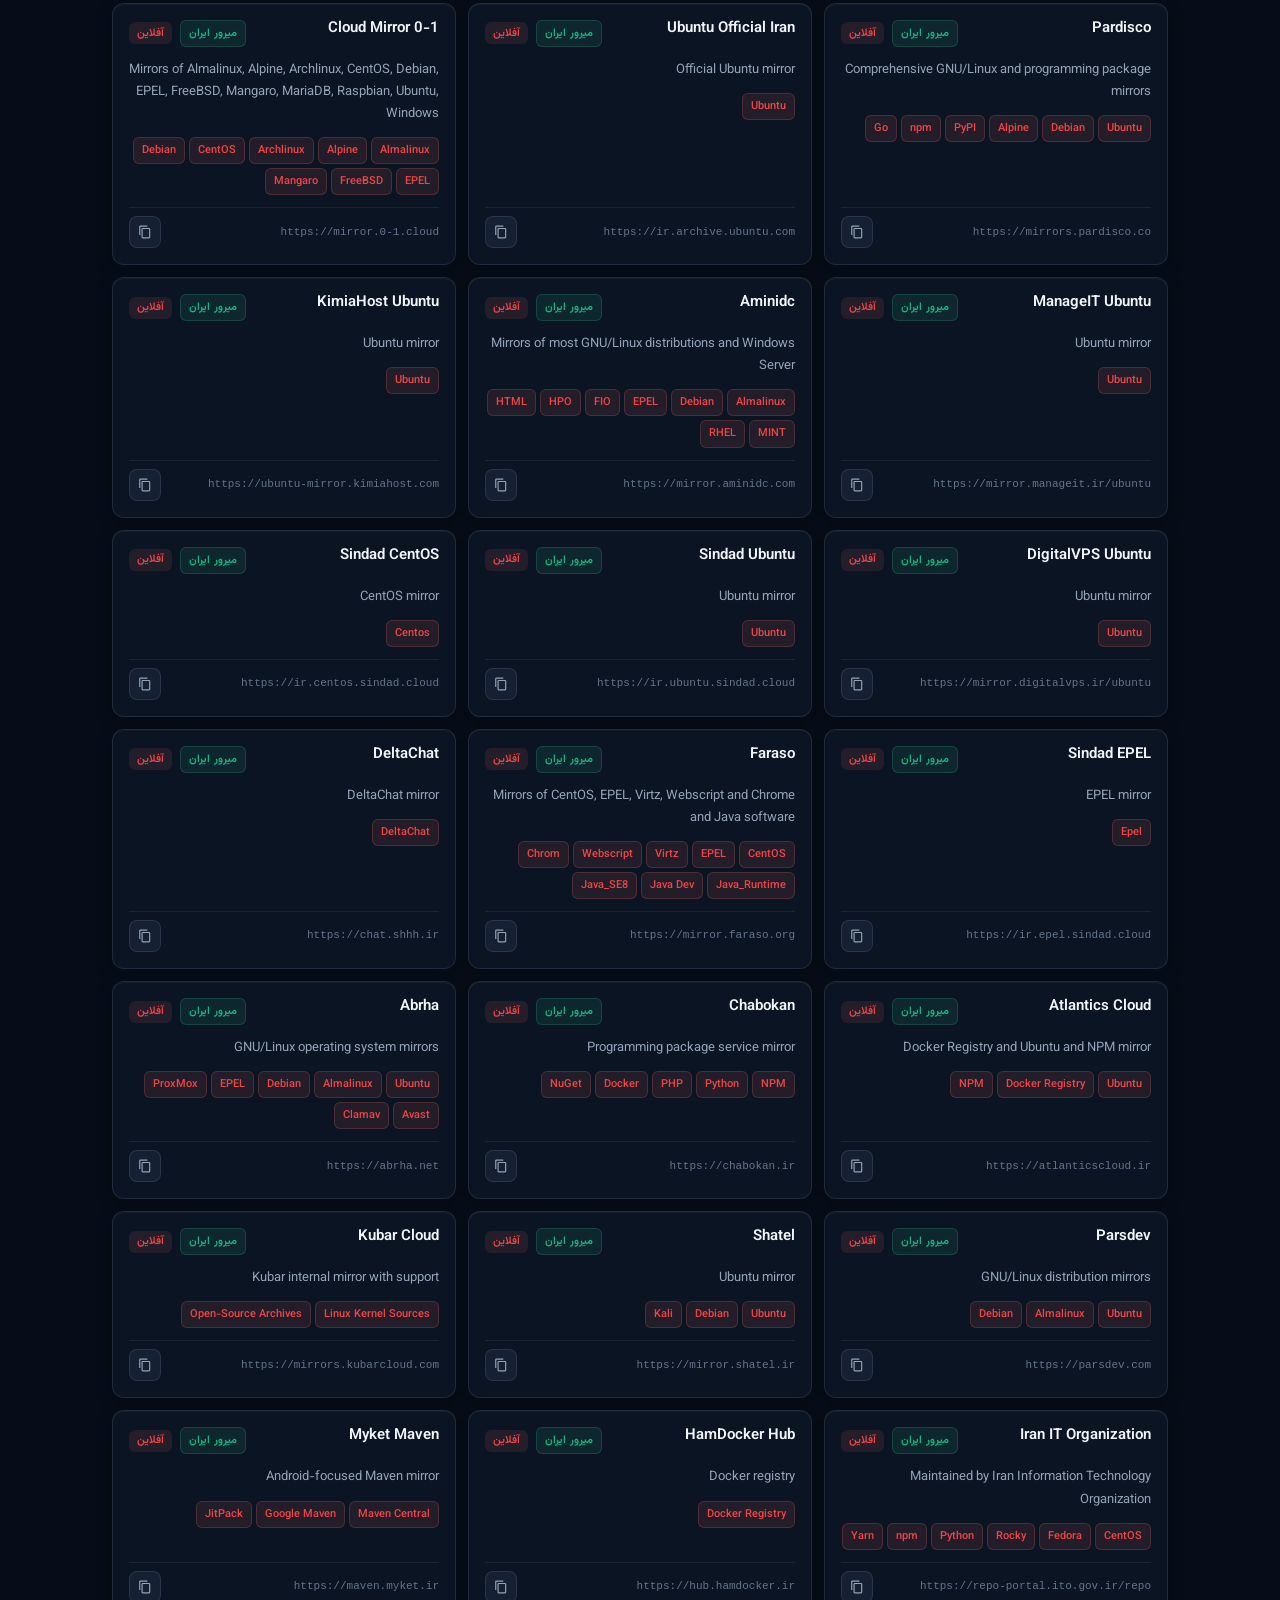
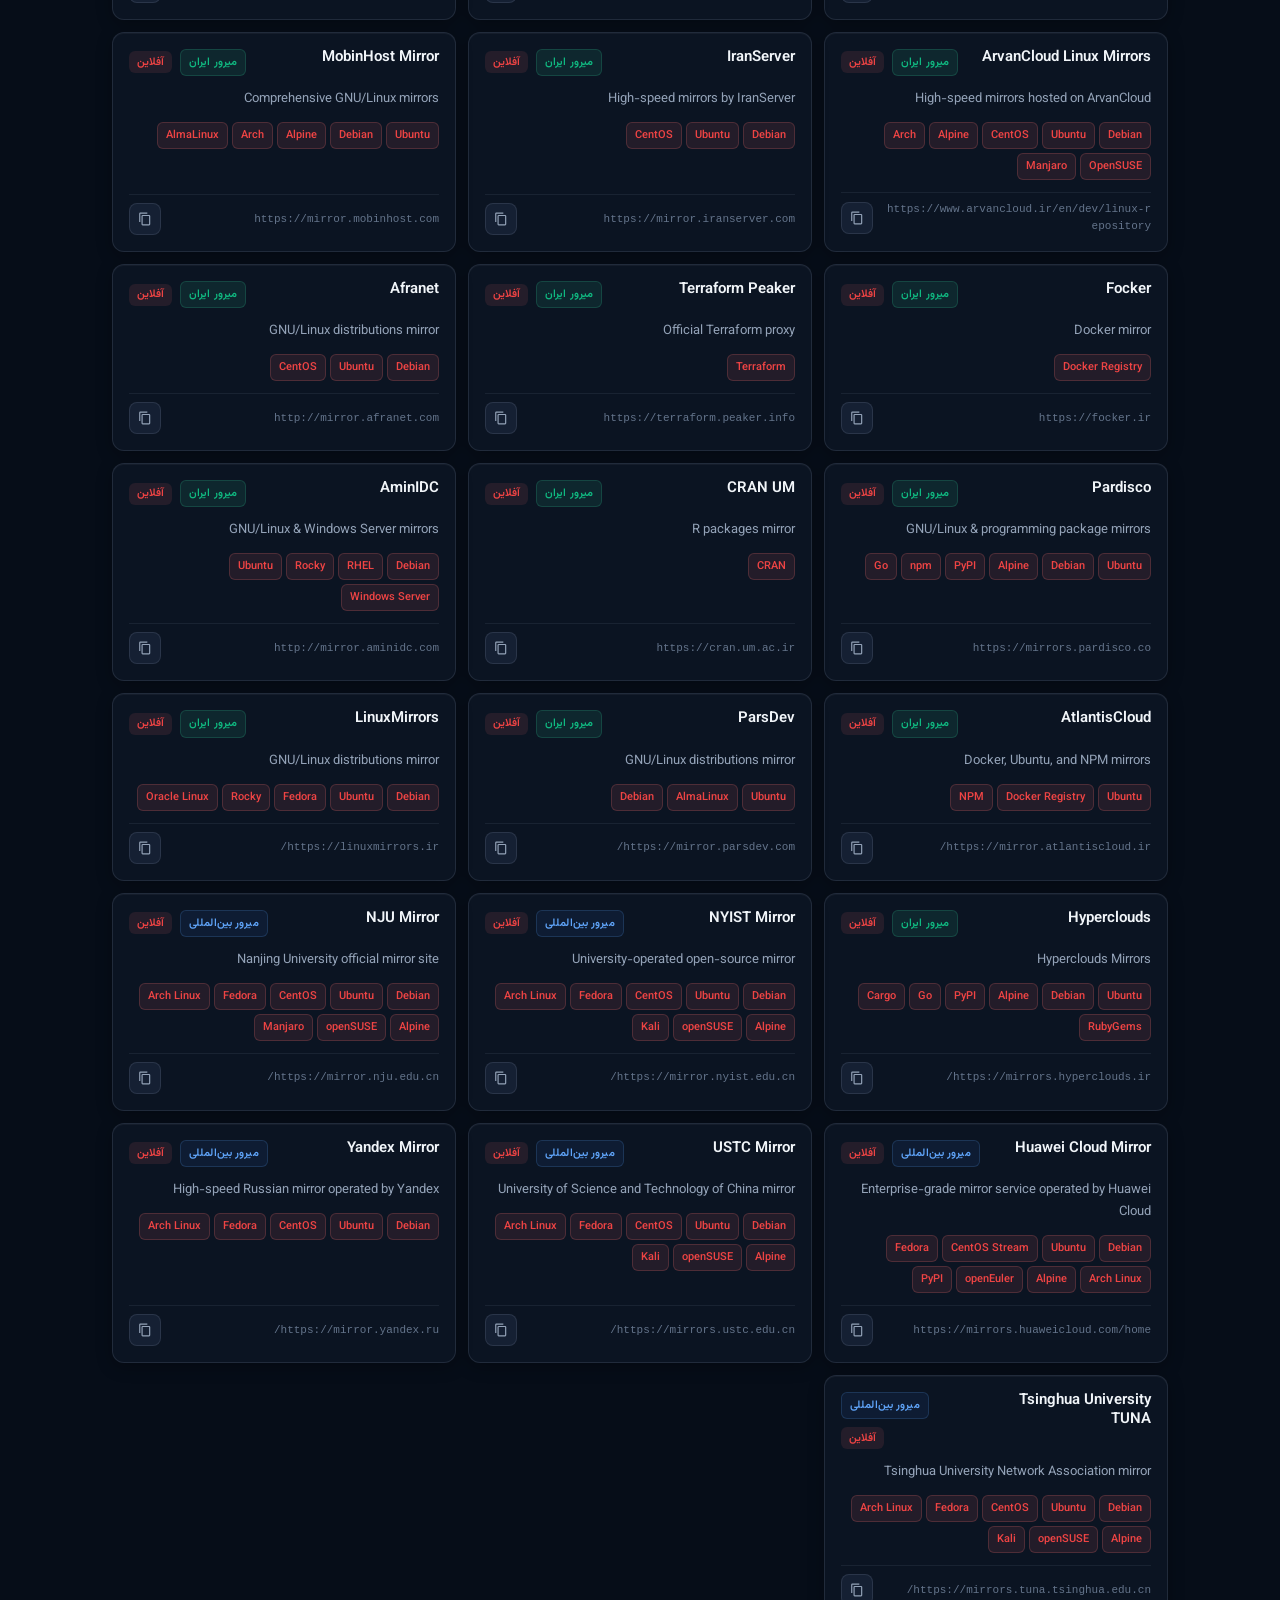
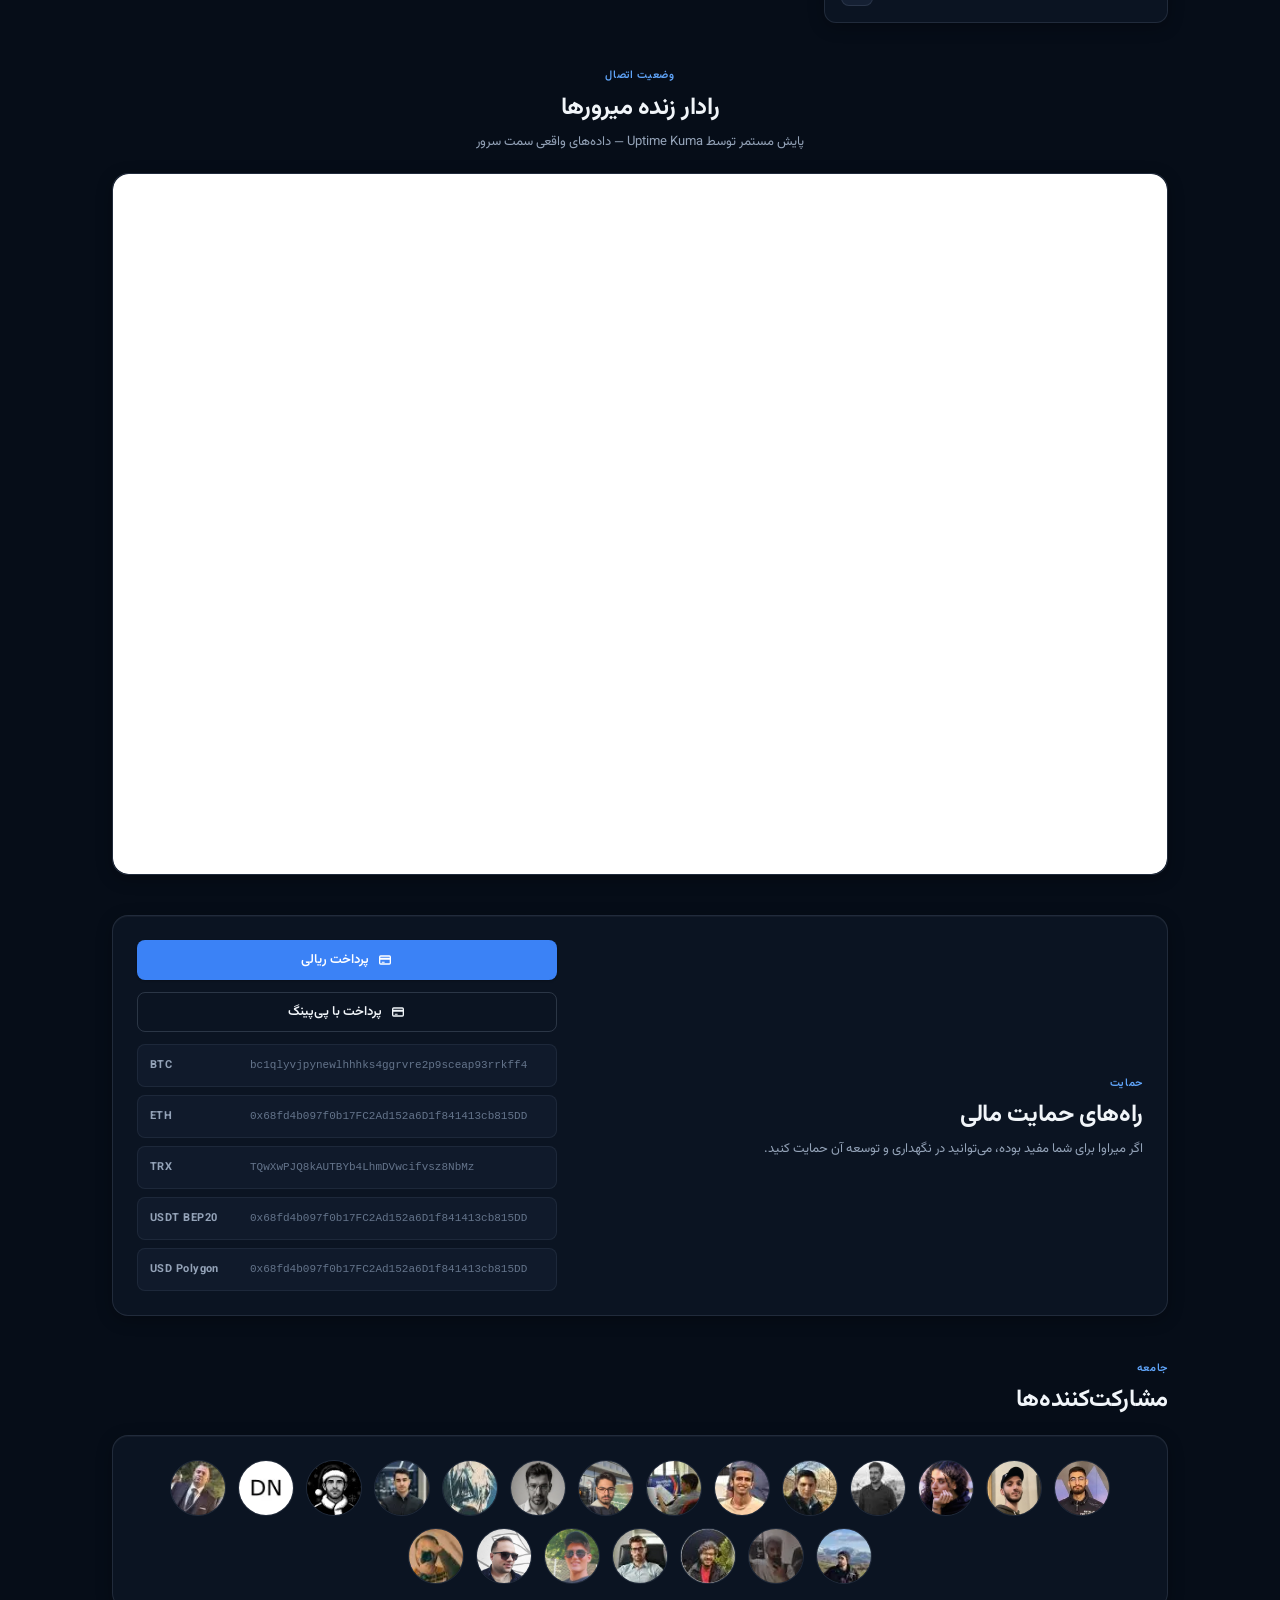
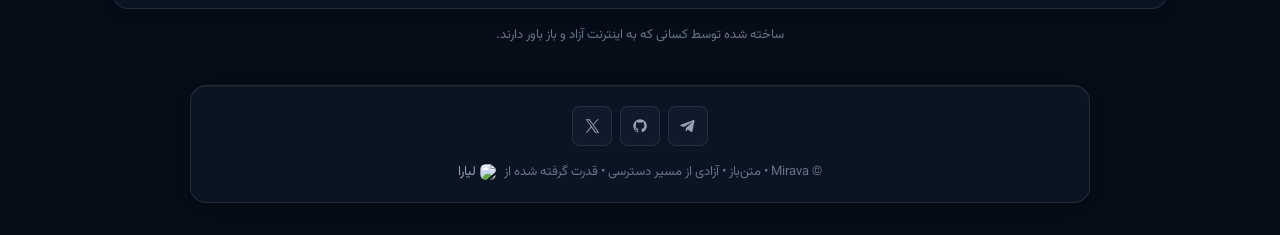
==== commit bc9b5e38: "feat: improve ui" ====
--- a/index.html
+++ b/index.html
@@ -5,6 +5,12 @@
     <title>Mirava — آینه‌های نرم‌افزاری</title>
     <meta name="viewport" content="width=device-width, initial-scale=1" />
     <link rel="icon" type="image/svg+xml" href="images/logo.svg" />
+    <link rel="preconnect" href="https://fonts.googleapis.com" />
+    <link rel="preconnect" href="https://fonts.gstatic.com" crossorigin />
+    <link
+      href="https://fonts.googleapis.com/css2?family=Inter:wght@400;500;600;700&family=Vazirmatn:wght@400;500;600;700&display=swap"
+      rel="stylesheet"
+    />
     <link rel="stylesheet" href="style.css" />
   </head>
 
--- a/style.css
+++ b/style.css
@@ -1,3006 +1,201 @@
+/* ==========================================================================
+   Mirava Design System — Enterprise dark theme (8px grid)
+   ========================================================================== */
+
 :root {
-  /* Core palette */
+  /* Spacing */
+  --space-1: 4px;
+  --space-2: 8px;
+  --space-3: 12px;
+  --space-4: 16px;
+  --space-5: 20px;
+  --space-6: 24px;
+  --space-8: 32px;
+  --space-10: 40px;
+  --space-12: 48px;
+  --space-16: 64px;
+
+  /* Background */
+  --bg-base: #060d18;
+  --bg-elevated: #0b1422;
+  --bg-surface: #101a2b;
+  --bg-muted: #152033;
+  --bg-hover: #1a2740;
+
+  /* Border */
+  --border-subtle: rgba(148, 163, 184, 0.1);
+  --border-default: rgba(148, 163, 184, 0.16);
+  --border-strong: rgba(148, 163, 184, 0.24);
+
+  /* Text */
+  --text-primary: #f1f5f9;
+  --text-secondary: #94a3b8;
+  --text-tertiary: #64748b;
+  --text-disabled: #475569;
+
+  /* Brand */
+  --brand-50: rgba(59, 130, 246, 0.08);
+  --brand-100: rgba(59, 130, 246, 0.14);
+  --brand-400: #60a5fa;
+  --brand-500: #3b82f6;
+  --brand-600: #2563eb;
+
+  /* Status */
+  --status-up: #34d399;
+  --status-up-muted: #10b981;
+  --status-up-bg: rgba(52, 211, 153, 0.1);
+  --status-down: #f87171;
+  --status-down-muted: #ef4444;
+  --status-down-bg: rgba(248, 113, 113, 0.1);
+  --status-warn: #fbbf24;
+  --status-warn-bg: rgba(251, 191, 36, 0.1);
+  --status-checking: #94a3b8;
+  --status-checking-bg: rgba(148, 163, 184, 0.1);
+
+  /* Radius */
+  --radius-sm: 6px;
+  --radius-md: 8px;
+  --radius-lg: 12px;
+  --radius-xl: 16px;
+
+  /* Shadow */
+  --shadow-sm: 0 1px 2px rgba(0, 0, 0, 0.24);
+  --shadow-md: 0 4px 16px rgba(0, 0, 0, 0.28);
+  --shadow-lg: 0 8px 32px rgba(0, 0, 0, 0.36);
+  --shadow-inset: inset 0 1px 0 rgba(255, 255, 255, 0.04);
+
+  /* Typography */
+  --font-sans-fa: "Vazirmatn", "IRANSans", system-ui, sans-serif;
+  --font-sans-en: "Inter", system-ui, -apple-system, "Segoe UI", sans-serif;
+  --font-sans: var(--font-sans-fa);
+  --font-mono: ui-monospace, "SF Mono", "Cascadia Code", monospace;
+
+  --text-xs: 0.6875rem;
+  --text-sm: 0.8125rem;
+  --text-base: 0.9375rem;
+  --text-lg: 1.0625rem;
+  --text-xl: 1.25rem;
+  --text-2xl: 1.5rem;
+  --text-3xl: 2rem;
+  --text-4xl: 2.5rem;
+
+  --leading-tight: 1.25;
+  --leading-normal: 1.55;
+  --leading-relaxed: 1.7;
+
+  --weight-medium: 500;
+  --weight-semibold: 600;
+  --weight-bold: 700;
+
+  /* Layout */
+  --content-max: 1104px;
+  --header-h: 56px;
+  --topbar-offset: 56px;
+
+  /* Motion */
+  --ease-out: cubic-bezier(0.16, 1, 0.3, 1);
+  --duration-fast: 120ms;
+  --duration-normal: 200ms;
+
+  /* Legacy aliases */
+  --page-bg: var(--bg-base);
+  --panel: var(--bg-elevated);
+  --panel-soft: var(--bg-surface);
+  --line: var(--border-default);
+  --ink-strong: var(--text-primary);
+  --ink-body: #cbd5e1;
+  --ink-muted: var(--text-secondary);
+  --blue: var(--brand-400);
+  --green: var(--status-up);
+  --red: var(--status-down);
+  --amber: var(--status-warn);
+  --text-main: var(--text-primary);
+  --text-muted: var(--text-secondary);
+  --text-soft: var(--text-tertiary);
+  --success: var(--status-up);
+  --danger: var(--status-down);
   --white: #ffffff;
-  --black: #000000;
-  --ink: #231f20;
-  --indigo: #262261;
-  --indigo-glass: rgba(38, 34, 97, 0.37);
-  --taupe: #9a8479;
-
-  /* Backgrounds */
-  --bg-deep: #020b18;
-  --bg-soft: #0a1230;
-
-  /* Text */
-  --text-main: #e8ebff;
-  --text-muted: #b7bbff;
-  --text-soft: #9aa0ff;
-
-  /* Glass */
-  --border-glass: rgba(255, 255, 255, 0.18);
-  --glass-bg: rgba(38, 34, 97, 0.18);
-
-  /* Glow */
-  --glow-indigo: rgba(38, 34, 97, 0.65);
-  --glow-taupe: rgba(154, 132, 121, 0.55);
-
-  /* Status */
-  --success: #7ef2c2;
-  --danger: #ff7a7a;
-}
-
-/* ---------------- RESET ---------------- */
-* {
+  --taupe: var(--text-tertiary);
+}
+
+/* ==========================================================================
+   Reset & base
+   ========================================================================== */
+
+*,
+*::before,
+*::after {
   margin: 0;
   padding: 0;
   box-sizing: border-box;
-  font-family: system-ui, -apple-system, sans-serif;
+}
+
+html {
+  scroll-padding-top: var(--topbar-offset);
+  -webkit-font-smoothing: antialiased;
+  -moz-osx-font-smoothing: grayscale;
 }
 
 body {
   min-height: 100vh;
-  color: var(--text-main);
-  background:
-    radial-gradient(circle at top, var(--bg-soft), var(--bg-deep));
-}
-
-/* ---------------- BACKGROUND FX ---------------- */
+  font-family: var(--font-sans);
+  font-size: var(--text-base);
+  line-height: var(--leading-normal);
+  color: var(--ink-body);
+  background: var(--bg-base);
+  overflow-x: hidden;
+}
+
+html[dir="ltr"] body {
+  font-family: var(--font-sans-en);
+  letter-spacing: -0.011em;
+}
+
+html[dir="rtl"] body {
+  font-family: var(--font-sans-fa);
+}
+
+:focus {
+  outline: none;
+}
+
+:focus-visible {
+  outline: 2px solid var(--brand-400);
+  outline-offset: 2px;
+}
+
+img,
+svg {
+  display: block;
+  max-width: 100%;
+}
+
+button,
+input,
+select,
+textarea {
+  font: inherit;
+  color: inherit;
+}
+
+/* ==========================================================================
+   Background
+   ========================================================================== */
+
 .bg {
   position: fixed;
   inset: 0;
+  z-index: -1;
   background:
-    linear-gradient(120deg, var(--indigo-glass), transparent),
-    linear-gradient(300deg, rgba(154, 132, 121, 0.18), transparent);
-  z-index: -1;
-}
-
-/* ---------------- GLASS ---------------- */
-.glass {
-  background: linear-gradient(
-    135deg,
-    rgba(30, 60, 114, 0.35),
-    rgba(42, 82, 152, 0.25)
-  );
-  backdrop-filter: blur(14px);
-  -webkit-backdrop-filter: blur(14px);
-  border: 1px solid rgba(255, 255, 255, 0.15);
-  border-radius: 18px;
-}
-
-/* ---------------- HERO ---------------- */
-.hero {
-    margin: 2rem auto 2rem;
-    padding: 3rem 2rem;
-    max-width: 1000px;
-    text-align: center;
-    display: flex;
-    justify-content: center;
-    align-items: center;
-    flex-direction: column;
-    gap: 1.8rem;
-    background: linear-gradient(135deg, rgba(30, 60, 114, 0.35), rgba(42, 82, 152, 0.25));
-    box-shadow: 0 20px 60px rgba(0,0,0,0.5);
-}
-
-.hero-content {
-    display: flex;
-    align-items: center;
-    flex-direction: column;
-    gap: 1.5rem;
-}
-
-.logo {
-    width: 100px;
-    height: 100px;
-    object-fit: contain;
-    border-radius: 20px;
-    border: 2px solid rgba(255,255,255,0.3);
-    box-shadow: 0 0 25px rgba(0,150,255,0.4);
-    transition: transform 0.3s ease, box-shadow 0.3s ease;
-}
-
-.logo:hover {
-    transform: scale(1.1) rotate(-3deg);
-    box-shadow: 0 0 35px rgba(0,200,255,0.6);
-}
-
-.hero-text h1 {
-    font-size: 3.4rem;
-    color: var(--white);
-    letter-spacing: 1px;
-}
-
-.hero-text p {
-    font-size: 1.2rem;
-    color: var(--text-soft);
-    max-width: 650px;
-    margin: 0 auto;
-    line-height: 1.6;
-}
-
-.hero-btn {
-    margin-top: 1rem;
-    padding: 12px 28px;
-    font-size: 1rem;
-    color: var(--white);
-    background: rgba(0,150,255,0.6);
-    border-radius: 12px;
-    text-decoration: none;
-    font-weight: 600;
-    transition: background 0.3s ease, transform 0.3s ease;
-}
-
-.hero-btn:hover {
-    background: rgba(0,200,255,0.8);
-    transform: scale(1.05);
-}
-
-/* ---------------- SECTIONS ---------------- */
-.section {
-  max-width: 1100px;
-  margin: 2.5rem auto;
-  padding: 0 1.5rem;
-}
-
-.section h2 {
-  font-size: 2rem;
-  margin-bottom: 1.6rem;
-  color: var(--text-muted);
-}
-
-/* MIRROR CARDS GRID */
-.mirror-grid {
-  display: grid;
-  grid-template-columns: repeat(3, 1fr); /* 3 cards per row */
-}
-/* MIRROR CARD */
-.mirror-card {
-  padding: 16px;
-  cursor: pointer;
-  position: relative;
-  min-height: 240px;
-  border-radius: 16px;
-  transition: transform 0.3s ease, box-shadow 0.3s ease;
-}
-
-.mirror-card:hover {
-  transform: translateY(-6px) scale(1.02);
-  box-shadow: 0 20px 50px rgba(0, 150, 255, 0.35);
-}
-
-/* TITLE & DESCRIPTION */
-.mirror-card h3 {
-  margin-bottom: 6px;
-  font-size: 1.15rem;
-  color: var(--text-main);
-}
-
-.mirror-card .desc {
-  font-size: 0.85rem;
-  color: var(--text-soft);
-  line-height: 1.4;
-  margin-bottom: 8px;
-}
-
-/* PACKAGES */
-.packages {
-  display: flex;
-  flex-wrap: wrap;
-  gap: 6px;
-  margin-top: 8px;
-}
-
-.package {
-  padding: 4px 8px;
-  font-size: 0.7rem;
-  border-radius: 999px;
-  background: rgba(255,255,255,0.07);
-  border: 1px solid rgba(255,255,255,0.15);
-  color: var(--text-muted);
-}
-
-/* STATUS */
-.status {
-  margin-top: 6px;
-  font-size: 0.8rem;
-}
-
-.status.checking {
-  color: var(--text-soft);
-  animation: pulse 1.5s infinite;
-}
-
-.status.up {
-  color: var(--success);
-}
-
-.status.down {
-  color: var(--danger);
-}
-
-@keyframes pulse {
-  0% { opacity: 0.4; }
-  50% { opacity: 1; }
-  100% { opacity: 0.4; }
-}
-
-/* MIRROR LINK */
-.mirror-link {
-  display: block;
-  font-size: 0.75rem;
-  color: var(--taupe);
-  margin-top: 6px;
-  word-break: break-all;
-}
-
-/* COPY TOAST */
-.copy-toast {
-  position: fixed;
-  bottom: 20px;
-  left: 50%;
-  transform: translateX(-50%) translateY(20px);
-  padding: 8px 14px;
-  font-size: 0.8rem;
-  opacity: 0;
+    radial-gradient(ellipse 80% 50% at 50% -20%, rgba(37, 99, 235, 0.12), transparent),
+    radial-gradient(ellipse 60% 40% at 100% 0%, rgba(30, 58, 138, 0.08), transparent),
+    var(--bg-base);
   pointer-events: none;
-  border-radius: 12px;
-  transition: all 0.3s ease;
-  z-index: 999;
-}
-
-.copy-toast.show {
-  opacity: 1;
-  transform: translateX(-50%) translateY(0);
-}
-
-/* ---------- Contributors ---------- */
-.contributors a {
-  display: inline-flex;
-  align-items: center;
-  text-decoration: none;
-  color: inherit;
-}
-
-.contributors a:visited,
-.contributors a:hover,
-.contributors a:active {
-  text-decoration: none;
-}
-
-.contributors img {
-  width: 68px;
-  height: 68px;
-  border-radius: 50%;
-  border: 2px solid rgba(255, 255, 255, 0.45);
-  transition:
-    transform 0.35s ease,
-    box-shadow 0.35s ease;
-
-  backface-visibility: hidden;
-  will-change: transform;
-}
-/* ---------------- LINKS ---------------- */
-.card a {
-  display: block;
-  margin-top: 0.9rem;
-  color: var(--taupe);
-  text-decoration: none;
-  word-break: break-all;
-}
-
-.card a:hover {
-  text-decoration: underline;
-}
-
-/* ---------------- STATUS ---------------- */
-.status {
-  margin-top: 10px;
-  font-weight: bold;
-}
-
-.status.checking {
-  color: #facc15;
-}
-
-.status.up {
-  color: #22c55e;
-  text-shadow: 0 0 12px rgba(34, 197, 94, 0.7);
-}
-
-.status.checking {
-  color: var(--text-soft);
-  animation: pulse 1.5s infinite;
-}
-
-.status.up {
-  color: var(--success);
-  text-shadow: 0 0 14px rgba(126, 242, 194, 0.8);
-}
-
-.status.down {
-  color: var(--danger);
-  text-shadow: 0 0 14px rgba(255, 122, 122, 0.7);
-}
-
-@keyframes pulse {
-  0% { opacity: 0.4; }
-  50% { opacity: 1; }
-  100% { opacity: 0.4; }
-}
-
-/* ---------------- CONTRIBUTORS ---------------- */
-.contributors {
-  display: flex;
-  gap: 1.1rem;
-  padding: 1.6rem;
-  justify-content: center;
-  flex-wrap: wrap;
-}
-
-.contributors a {
-  display: inline-block;
-}
-
-.contributors img {
-  width: 68px;
-  height: 68px;
-  border-radius: 50%;
-  border: 2px solid rgba(255, 255, 255, 0.45);
-  transition:
-    transform 0.35s ease,
-    box-shadow 0.35s ease;
-}
-
-
-/* ---------------- TEXT ---------------- */
-.thanks {
-  margin-top: 1.1rem;
-  text-align: center;
-  color: var(--text-soft);
-}
-
-/* ---------------- FOOTER ---------------- */
-.footer {
-  margin: 2.5rem auto 2rem;
-  padding: 1.2rem;
-  max-width: 900px;
-  text-align: center;
-  font-size: 0.9rem;
-  color: var(--taupe);
-}
-
-.dashboard table tbody tr {
-  transition: transform 0.2s, background 0.3s;
-}
-
-.dashboard table tbody tr:hover {
-  transform: translateY(-2px);
-  background: rgba(255,255,255,0.05);
-  cursor: pointer;
-}
-
-/* Toast */
-.toast {
-  position: fixed;
-  bottom: 30px;
-  left: 50%;
-  transform: translateX(-50%);
-  background: #262261cc;
-  color: #fff;
-  padding: 0.6rem 1rem;
-  border-radius: 8px;
-  opacity: 0;
-  pointer-events: none;
-  transition: opacity 0.3s;
-  font-size: 0.9rem;
-}
-
-/* History dots + hover tooltip */
-.history-dot[data-url]:hover::after {
-  content: attr(data-url);
-  position: absolute;
-  background: rgba(0,0,0,0.85);
-  color: #fff;
-  padding: 2px 6px;
-  font-size: 0.7rem;
-  border-radius: 4px;
-  white-space: nowrap;
-  z-index: 99;
-  top: -25px;
-  left: 50%;
-  transform: translateX(-50%);
-}
-
-#mirrorTable {
-  width: 100%;
-  border-collapse: collapse;
-  text-align: left;
-}
-
-#mirrorTable th, #mirrorTable td {
-  padding: 0.8rem 1rem;
-  border-bottom: 1px solid rgba(255,255,255,0.15);
-  color: var(--text-main);
-}
-
-#mirrorTable th {
-  color: var(--text-soft);
-  font-weight: 600;
-}
-
-.status-dot {
-  width: 14px;
-  height: 14px;
-  border-radius: 50%;
-  display: inline-block;
-  margin-right: 0.6rem;
-}
-
-.status-history {
-  display: flex;
-  gap: 4px;
-}
-
-.status-history span {
-  width: 10px;
-  height: 10px;
-  border-radius: 50%;
-  display: inline-block;
-}
-
-
-.dashboard {
-  max-width: 1100px;
-  margin: 0 auto;
-  padding: 2rem;
-  overflow-x: auto;
-}
-
-#mirrorTable {
-  width: 100%;
-  border-collapse: collapse;
-  text-align: center;
-}
-
-#mirrorTable th, #mirrorTable td {
-  padding: 0.8rem 0.6rem;
-  border-bottom: 1px solid rgba(255,255,255,0.15);
-  color: #eaf3ff;
-  font-size: 0.95rem;
-}
-
-#mirrorTable th {
-  font-weight: 600;
-  color: #9ecbff;
-}
-
-/* History dots */
-.history-dot {
-  width: 12px;
-  height: 12px;
-  border-radius: 50%;
-  display: inline-block;
-  margin: 1px;
-  cursor: pointer;
-  transition: transform 0.2s;
-}
-
-.history-dot:hover {
-  transform: scale(1.4);
-}
-
-.history-dot[data-url]:hover::after {
-  content: attr(data-url);
-  position: absolute;
-  background: rgba(0,0,0,0.85);
-  color: #fff;
-  padding: 2px 6px;
-  font-size: 0.7rem;
-  border-radius: 4px;
-  white-space: nowrap;
-  z-index: 99;
-  top: -25px;
-  left: 50%;
-  transform: translateX(-50%);
-}
-
-/* Circular status */
-.status-circle {
-  width: 40px;
-  height: 40px;
-  border-radius: 50%;
-  border: 2px solid rgba(255,255,255,0.3);
-  position: relative;
-  margin: 0 auto;
-  background: rgba(38,34,97,0.3);
-  box-shadow: inset 0 0 8px rgba(0,0,0,0.6);
-}
-
-.status-circle span {
-  position: absolute;
-  inset: 50%;
-  width: 10px;
-  height: 10px;
-  border-radius: 50%;
-  transform: translate(-50%, -50%);
-  background: #ff6b6b;
-  box-shadow: 0 0 8px rgba(255,107,107,0.7);
-}
-
-/* Status text / hints */
-.status-text {
-  font-size: 0.85rem;
-  color: #9bbcff;
-  text-align: left;
-}
-
-/* ---------------- MEDIA QUERIES ---------------- */
-
-/* Tablets / Medium screens */
-@media (max-width: 992px) {
-.footer {
-  margin-left: 1rem;
-  margin-right: 1rem;
-}
-  .hero {
-    padding: 2.5rem 1.5rem;
-     margin-left: 1rem;
-  margin-right: 1rem;
-  }
-
-  .hero-text h1 {
-    font-size: 2.8rem;
-  }
-
-  .hero-text p {
-    font-size: 1.1rem;
-    max-width: 500px;
-  }
-
-  .mirror-grid {
-    grid-template-columns: repeat(2, 1fr); /* 2 cards per row */
-    gap: 16px;
-  }
-
-  .mirror-card {
-    min-height: 220px;
-  }
-}
-
-/* Small tablets / large phones */
-@media (max-width: 768px) {
-  .hero {
-    padding: 2rem 1rem;
-  }
-
-  .hero-text h1 {
-    font-size: 2.4rem;
-  }
-
-  .hero-text p {
-    font-size: 1rem;
-    max-width: 420px;
-  }
-
-  .mirror-grid {
-    grid-template-columns: 1fr; /* 1 card per row */
-    gap: 14px;
-  }
-
-  .mirror-card {
-    min-height: 200px;
-  }
-
-  .hero-btn {
-    padding: 10px 22px;
-    font-size: 0.95rem;
-  }
-}
-
-/* Mobile phones / small screens */
-@media (max-width: 480px) {
-  .hero {
-    padding: 1.8rem 1rem;
-    gap: 1.2rem;
-  }
-
-  .hero-text h1 {
-    font-size: 2rem;
-  }
-
-  .hero-text p {
-    font-size: 0.95rem;
-    max-width: 300px;
-  }
-
-  .hero-btn {
-    padding: 8px 20px;
-    font-size: 0.9rem;
-  }
-
-  .mirror-card {
-    padding: 14px;
-    min-height: 180px;
-  }
-
-  .mirror-card h3 {
-    font-size: 1rem;
-  }
-
-  .mirror-card .desc {
-    font-size: 0.8rem;
-  }
-
-  .package {
-    font-size: 0.65rem;
-    padding: 3px 6px;
-  }
-}
-
-
-/* Search Bar Styling */
-.search-container {
-  margin-bottom: 20px; /* Space below the search bar */
-  text-align: center; /* Center the search bar */
-}
-
-.search-input {
-  width: 80%; /* Adjust width as needed */
-  max-width: 500px; /* Maximum width for larger screens */
-  padding: 12px 20px;
-  border: none; /* Remove default border */
-  border-radius: 25px; /* Rounded corners for a beautiful look */
-  font-size: 16px;
-  color: #e0e0e0; /* Light text color */
-  background-color: rgba(255, 255, 255, 0.1); /* Subtle background */
-  backdrop-filter: blur(10px); /* Glassmorphism effect */
-  box-shadow: 0 4px 6px rgba(0, 0, 0, 0.1); /* Soft shadow */
-  transition: all 0.3s ease; /* Smooth transitions */
-}
-
-.search-input::placeholder {
-  color: rgba(255, 255, 255, 0.7); /* Lighter placeholder text */
-}
-
-.search-input:focus {
-  outline: none; /* Remove outline on focus */
-  background-color: rgba(255, 255, 255, 0.2); /* Slightly more opaque on focus */
-  box-shadow: 0 6px 10px rgba(0, 0, 0, 0.2); /* Stronger shadow on focus */
-}
-
-/* Responsive adjustments */
-@media (max-width: 600px) {
-  .search-input {
-    width: 90%;
-    padding: 10px 15px;
-    font-size: 14px;
-  }
-}
-
-/* Assuming you have a class for mirror cards like .mirror-card */
-.mirror-card {
-  /* Add styles for your mirror cards if not already present */
-  background-color: rgba(255, 255, 255, 0.05); /* Example styling */
-  border-radius: 10px;
-  padding: 15px;
-  margin: 10px;
-  transition: transform 0.2s ease, box-shadow 0.2s ease;
-}
-
-.mirror-card:hover {
-  transform: translateY(-5px);
-  box-shadow: 0 8px 15px rgba(0, 0, 0, 0.2);
-}
-
-/* Assuming you have a container for mirror cards like #mirrorCards */
-.mirror-grid {
-  display: grid;
-  grid-template-columns: repeat(auto-fill, minmax(280px, 1fr));
-}
-
-/* Style for the glass effect if not already defined */
-.glass {
-  background: rgba(255, 255, 255, 0.08);
-  backdrop-filter: blur(8px);
-  -webkit-backdrop-filter: blur(8px); /* For Safari */
-  border: 1px solid rgba(255, 255, 255, 0.1);
-  box-shadow: 0 4px 6px rgba(0,0,0,0.1);
-}
-
-
-/* Suggestion Button Styles */
-.suggestion-fab {
-  position: fixed;
-  bottom: 30px;
-  right: 30px;
-  z-index: 100;
-}
-
-.suggest-btn {
-  background: linear-gradient(135deg, #4dffb8, #00d4ff);
-  border: none;
-  padding: 12px 24px;
-  border-radius: 50px;
-  cursor: pointer;
-  font-weight: bold;
-  color: #000;
-  transition: transform 0.3s ease, box-shadow 0.3s ease;
-  box-shadow: 0 4px 15px rgba(77, 255, 184, 0.3);
-}
-
-.suggest-btn:hover {
-  transform: scale(1.05);
-  box-shadow: 0 6px 20px rgba(77, 255, 184, 0.5);
-}
-
-/* Modal Styles */
-.modal {
-  display: none;
-  position: fixed;
-  z-index: 1000;
-  left: 0;
-  top: 0;
-  width: 100%;
-  height: 100%;
-  background-color: rgba(0, 0, 0, 0.7);
-  backdrop-filter: blur(5px);
-}
-
-.modal-content {
-  background: rgba(20, 20, 40, 0.95);
-  margin: 5% auto;
-  padding: 30px;
-  border-radius: 20px;
-  width: 90%;
-  max-width: 600px;
-  max-height: 85vh;
-  overflow-y: auto;
-  position: relative;
-  animation: modalSlideIn 0.3s ease;
-}
-
-@keyframes modalSlideIn {
-  from {
-    transform: translateY(-50px);
-    opacity: 0;
-  }
-  to {
-    transform: translateY(0);
-    opacity: 1;
-  }
-}
-
-.close-modal {
-  position: absolute;
-  right: 20px;
-  top: 20px;
-  font-size: 28px;
-  font-weight: bold;
-  cursor: pointer;
-  color: #fff;
-  transition: color 0.3s;
-}
-
-.close-modal:hover {
-  color: #ff6b6b;
-}
-
-.modal-content h2 {
-  margin-bottom: 20px;
-  color: #4dffb8;
-}
-
-.form-group {
-  margin-bottom: 20px;
-}
-
-.form-group label {
-  display: block;
-  margin-bottom: 8px;
-  font-weight: 500;
-  color: #fff;
-}
-
-.form-group input,
-.form-group textarea {
-  width: 100%;
-  padding: 10px;
-  border: 1px solid rgba(255, 255, 255, 0.2);
-  border-radius: 8px;
-  background: rgba(255, 255, 255, 0.1);
-  color: #fff;
-  font-size: 14px;
-}
-
-.form-group input:focus,
-.form-group textarea:focus {
-  outline: none;
-  border-color: #4dffb8;
-}
-
-.submit-suggestion {
-  background: linear-gradient(135deg, #4dffb8, #00d4ff);
-  color: #000;
-  padding: 12px 24px;
-  border: none;
-  border-radius: 8px;
-  cursor: pointer;
-  font-weight: bold;
-  width: 100%;
-  transition: transform 0.3s;
-}
-
-.submit-suggestion:hover {
-  transform: translateY(-2px);
-}
-
-/* ---------------- MIRAVA POLISH ---------------- */
-body {
-  overflow-x: hidden;
-}
-
-.hero {
-  position: relative;
-  overflow: hidden;
-}
-
-.hero::before {
-  content: "";
-  position: absolute;
-  inset: -30%;
-  background:
-    radial-gradient(circle at 35% 40%, rgba(77,255,184,0.18), transparent 20%),
-    conic-gradient(from 120deg, transparent, rgba(0,212,255,0.12), transparent 38%);
-  opacity: 0.85;
-  pointer-events: none;
-}
-
-.hero-content {
-  position: relative;
-  z-index: 1;
-}
-
-.hero-actions {
-  display: flex;
-  justify-content: center;
-  margin-top: 1.4rem;
-}
-
-.hero-text p {
-  direction: ltr;
-}
-
-.hero-btn {
-  margin-top: 0;
-  display: inline-flex;
-  align-items: center;
-  gap: 0.55rem;
-  color: #021018;
-  background: linear-gradient(135deg, rgba(77,255,184,0.92), rgba(0,212,255,0.82));
-  box-shadow: 0 16px 38px rgba(0, 212, 255, 0.22);
-}
-
-.hero-btn:hover {
-  background: linear-gradient(135deg, #7ef2c2, #35d7ff);
-}
-
-.hero-btn svg,
-.payment-btn svg,
-.social-links svg {
-  width: 1.1rem;
-  height: 1.1rem;
-  fill: currentColor;
-}
-
-.eyebrow {
-  display: inline-flex;
-  margin-bottom: 0.5rem;
-  font-size: 0.76rem;
-  letter-spacing: 0.08em;
-  text-transform: uppercase;
-  color: var(--success);
-}
-
-.support-section {
-  margin-top: 1.5rem;
-}
-
-.support-card {
-  display: flex;
-  justify-content: space-between;
-  align-items: center;
-  gap: 1.4rem;
-  padding: 1.6rem;
-}
-
-.support-card h2 {
-  margin-bottom: 0.55rem;
-  color: var(--white);
-}
-
-.support-card p {
-  color: var(--text-soft);
-  line-height: 1.75;
-}
-
-.payment-btn {
-  display: inline-flex;
-  align-items: center;
-  justify-content: center;
-  gap: 0.55rem;
-  min-width: 150px;
-  padding: 0.85rem 1.25rem;
-  border-radius: 14px;
-  color: #05101a;
-  background: linear-gradient(135deg, #7ef2c2, #00d4ff);
-  text-decoration: none;
-  font-weight: 800;
-  box-shadow: 0 18px 40px rgba(0,212,255,0.2);
-  transition: transform 0.25s ease, box-shadow 0.25s ease;
-}
-
-.payment-btn:hover {
-  transform: translateY(-2px);
-  box-shadow: 0 24px 50px rgba(0,212,255,0.28);
-}
-
-.footer a {
-  color: var(--white);
-  text-decoration: none;
-}
-
-.footer a:hover {
-  color: var(--success);
-}
-
-.social-links {
-  display: flex;
-  justify-content: center;
-  gap: 0.75rem;
-  margin-bottom: 0.9rem;
-}
-
-.social-links a {
-  width: 42px;
-  height: 42px;
-  display: inline-flex;
-  align-items: center;
-  justify-content: center;
-  border-radius: 50%;
-  color: var(--text-main);
-  background: rgba(255,255,255,0.08);
-  border: 1px solid rgba(255,255,255,0.12);
-  transition: transform 0.25s ease, background 0.25s ease, color 0.25s ease;
-}
-
-.social-links a:hover {
-  transform: translateY(-3px);
-  background: rgba(126,242,194,0.12);
-  color: var(--success);
-}
-
-@media (max-width: 768px) {
-  .section {
-    margin: 2rem auto;
-    padding: 0 1rem;
-  }
-
-  .section h2 {
-    font-size: 1.55rem;
-  }
-
-  .dashboard {
-    padding: 1rem;
-  }
-
-  .support-card {
-    align-items: stretch;
-    flex-direction: column;
-  }
-
-  .payment-btn {
-    width: 100%;
-  }
-}
-
-@media (max-width: 480px) {
-  body {
-    font-size: 15px;
-  }
-
-  .hero {
-    margin-top: 1rem;
-  }
-
-  .logo {
-    width: 78px;
-    height: 78px;
-    border-radius: 16px;
-  }
-
-  .hero-actions,
-  .hero-btn {
-    width: 100%;
-  }
-
-  .hero-btn {
-    justify-content: center;
-    padding: 10px 16px;
-  }
-
-  #mirrorTable thead {
-    display: none;
-  }
-
-  #mirrorTable,
-  #mirrorTable tbody,
-  #mirrorTable tr,
-  #mirrorTable td {
-    display: block;
-    width: 100%;
-  }
-
-  #mirrorTable tr {
-    padding: 0.8rem 0;
-    border-bottom: 1px solid rgba(255,255,255,0.14);
-  }
-
-  #mirrorTable td {
-    border-bottom: 0;
-    padding: 0.35rem 0;
-    text-align: right;
-  }
-
-  #mirrorTable td::before {
-    content: attr(data-label);
-    display: block;
-    margin-bottom: 0.25rem;
-    color: var(--text-soft);
-    font-size: 0.7rem;
-    font-weight: 700;
-    letter-spacing: 0.04em;
-    text-transform: uppercase;
-  }
-
-  .history-cell {
-    text-align: right;
-  }
-
-  .status-circle {
-    width: 30px;
-    height: 30px;
-    margin: 0;
-    margin-left: auto;
-  }
-
-  .status-text {
-    text-align: right;
-  }
-
-  .suggestion-fab {
-    right: 14px;
-    bottom: 14px;
-    left: 14px;
-  }
-
-  .suggest-btn {
-    width: 100%;
-    padding: 11px 14px;
-  }
-
-  .footer {
-    line-height: 1.8;
-  }
-}
-
-/* ---------------- CLEAN DASHBOARD REFRESH ---------------- */
-:root {
-  --page-bg: #f7f8fc;
-  --panel: #ffffff;
-  --panel-soft: #fbfcff;
-  --line: #e6e9f2;
-  --ink-strong: #101342;
-  --ink-body: #26305f;
-  --ink-muted: #667095;
-  --blue: #2f6df6;
-  --green: #00b894;
-  --red: #ff5a6c;
-  --amber: #f5a524;
-}
-
-* {
-  font-family:
-    "Vazirmatn",
-    "IRANSans",
-    "Segoe UI",
-    Tahoma,
-    sans-serif;
-}
-
-body {
-  color: var(--ink-body);
-  background:
-    linear-gradient(180deg, #fff 0%, var(--page-bg) 36%, #fff 100%);
-}
-
-.bg {
-  background:
-    radial-gradient(circle at 10% 0%, rgba(47,109,246,0.08), transparent 28%),
-    radial-gradient(circle at 90% 18%, rgba(0,184,148,0.08), transparent 24%);
-}
-
-.glass,
-.hero,
-.dashboard,
-.contributors,
-.support-card,
-.footer {
-  background: var(--panel);
-  border: 1px solid var(--line);
-  border-radius: 16px;
-  box-shadow: 0 18px 55px rgba(16, 19, 66, 0.07);
-  backdrop-filter: none;
-  -webkit-backdrop-filter: none;
-}
-
-.topbar {
-  position: relative;
-  z-index: 2;
-  display: flex;
-  align-items: center;
-  justify-content: space-between;
-  width: 100%;
-  max-width: 1100px;
-  margin: 0 auto 2.2rem;
-}
-
-.brand-mark {
-  display: inline-flex;
-  align-items: center;
-  gap: 0.65rem;
-  color: var(--ink-strong);
-  text-decoration: none;
-  font-weight: 800;
-}
-
-.brand-mark img {
-  width: 34px;
-  height: 34px;
-  border-radius: 10px;
-}
-
-.lang-toggle {
-  min-width: 48px;
-  height: 38px;
-  border: 1px solid var(--line);
-  border-radius: 999px;
-  background: #fff;
-  color: var(--ink-strong);
-  cursor: pointer;
-  font-weight: 800;
-}
-
-.hero {
-  max-width: 1100px;
-  margin: 1.2rem auto 2rem;
-  padding: 1.2rem 2rem 3rem;
-  color: var(--ink-body);
-}
-
-.hero::before {
-  inset: auto 10% -70px;
-  height: 160px;
-  background: linear-gradient(90deg, rgba(47,109,246,0.08), rgba(0,184,148,0.08));
-  border-radius: 999px;
-  filter: blur(25px);
-}
-
-.logo {
-  width: 88px;
-  height: 88px;
-  border: 1px solid var(--line);
-  box-shadow: none;
-}
-
-.logo:hover {
-  transform: translateY(-2px);
-  box-shadow: 0 18px 30px rgba(16, 19, 66, 0.1);
-}
-
-.hero-text h1 {
-  color: var(--ink-strong);
-  letter-spacing: 0;
-}
-
-.hero-text p {
-  color: var(--ink-muted);
-  direction: inherit;
-}
-
-.hero-btn,
-.suggest-btn,
-.payment-btn {
-  background: var(--ink-strong);
-  color: #fff;
-  border-radius: 999px;
-  box-shadow: 0 12px 28px rgba(16, 19, 66, 0.18);
-}
-
-.hero-btn:hover,
-.suggest-btn:hover,
-.payment-btn:hover {
-  background: #1f2872;
-  transform: translateY(-2px);
-}
-
-.suggestion-fab {
-  bottom: 24px;
-}
-
-.section {
-  max-width: 1120px;
-}
-
-.section-title {
-  margin-bottom: 1.2rem;
-}
-
-.center-title {
-  text-align: center;
-}
-
-.section h2,
-.support-card h2,
-.chart-header h3 {
-  color: var(--ink-strong);
-}
-
-.eyebrow {
-  color: var(--blue);
-  letter-spacing: 0;
-}
-
-.controls-section {
-  display: grid;
-  grid-template-columns: minmax(260px, 1fr) auto;
-  gap: 1rem;
-  align-items: center;
-  margin-top: 1rem;
-}
-
-.search-input,
-.filter-select {
-  height: 48px;
-  border: 1px solid var(--line);
-  border-radius: 14px;
-  background: #fff;
-  color: var(--ink-body);
-  box-shadow: 0 10px 28px rgba(16,19,66,0.05);
-}
-
-.search-input {
-  width: 100%;
-  max-width: none;
-  padding: 0 1rem;
-}
-
-.search-input::placeholder {
-  color: var(--ink-muted);
-}
-
-.filters {
-  display: flex;
-  gap: 0.75rem;
-}
-
-.filter-select {
-  min-width: 170px;
-  padding: 0 0.8rem;
-}
-
-.mirror-grid {
-  gap: 1rem;
-}
-
-.mirror-card {
-  min-height: 0;
-  margin: 0;
-  padding: 1rem;
-  border: 1px solid var(--line);
-  border-radius: 16px;
-  background: var(--panel);
-  color: var(--ink-body);
-  box-shadow: 0 14px 40px rgba(16,19,66,0.06);
-}
-
-.mirror-card:hover {
-  transform: translateY(-4px);
-  box-shadow: 0 20px 44px rgba(16,19,66,0.1);
-}
-
-.mirror-card-head {
-  display: flex;
-  align-items: flex-start;
-  justify-content: space-between;
-  gap: 0.75rem;
-}
-
-.mirror-card h3 {
-  color: var(--ink-strong);
-  line-height: 1.45;
-}
-
-.mirror-card .desc,
-.support-card p {
-  color: var(--ink-muted);
-}
-
-.status-pill {
-  flex: 0 0 auto;
-  display: inline-flex;
-  align-items: center;
-  min-height: 26px;
-  padding: 0.25rem 0.6rem;
-  border-radius: 999px;
-  font-size: 0.72rem;
-  font-weight: 800;
-  background: #eef1f7;
-  color: var(--ink-muted);
-}
-
-.status-pill.up {
-  background: rgba(0,184,148,0.1);
-  color: #00866c;
-}
-
-.status-pill.down {
-  background: rgba(255,90,108,0.1);
-  color: #d7374b;
-}
-
-.status-pill.checking {
-  background: rgba(245,165,36,0.12);
-  color: #a96c00;
-}
-
-.package {
-  background: #f3f5fb;
-  border-color: #e2e6f1;
-  color: var(--ink-body);
-}
-
-.mirror-link {
-  color: var(--blue);
-}
-
-.charts-shell {
-  display: grid;
-  gap: 1rem;
-}
-
-.status-charts {
-  display: grid;
-  grid-template-columns: repeat(2, minmax(0, 1fr));
-  gap: 1rem;
-}
-
-.chart-card {
-  padding: 1rem;
-  border: 1px solid var(--line);
-  border-radius: 16px;
-  background: var(--panel);
-  box-shadow: 0 18px 55px rgba(16,19,66,0.06);
-}
-
-.chart-header {
-  display: flex;
-  align-items: flex-start;
-  justify-content: space-between;
-  gap: 1rem;
-  margin-bottom: 0.75rem;
-}
-
-.chart-header h3 {
-  margin: 0;
-  font-size: 1rem;
-}
-
-.chart-header strong {
-  color: var(--blue);
-  font-size: 1.25rem;
-}
-
-.line-chart {
-  width: 100%;
-  height: 180px;
-  overflow: visible;
-}
-
-.chart-grid line {
-  stroke: #dde3ef;
-  stroke-width: 1;
-}
-
-.chart-area {
-  fill: rgba(47,109,246,0.12);
-}
-
-.chart-line {
-  fill: none;
-  stroke: var(--blue);
-  stroke-width: 3;
-  stroke-linecap: round;
-  stroke-linejoin: round;
-}
-
-.chart-legend {
-  display: flex;
-  flex-wrap: wrap;
-  gap: 0.8rem;
-  color: var(--ink-muted);
-  font-size: 0.85rem;
-}
-
-.legend-dot {
-  display: inline-block;
-  width: 9px;
-  height: 9px;
-  margin-inline-end: 0.35rem;
-  border-radius: 50%;
-}
-
-.legend-dot.up {
-  background: var(--green);
-}
-
-.legend-dot.down {
-  background: var(--red);
-}
-
-.support-card {
-  box-shadow: 0 18px 55px rgba(16,19,66,0.06);
-}
-
-.footer {
-  color: var(--ink-muted);
-}
-
-.footer a,
-.social-links a {
-  color: var(--ink-strong);
-}
-
-.social-links a {
-  background: #fff;
-  border-color: var(--line);
-}
-
-.social-links a:hover {
-  color: var(--blue);
-  background: #f5f7ff;
-}
-
-.copy-toast {
-  background: var(--ink-strong);
-  color: #fff;
-}
-
-.empty-state {
-  grid-column: 1 / -1;
-  padding: 1.4rem;
-  text-align: center;
-  color: var(--ink-muted);
-  border: 1px dashed var(--line);
-  border-radius: 16px;
-  background: #fff;
-}
-
-html[dir="ltr"] .hero,
-html[dir="ltr"] .support-section {
-  direction: ltr;
-}
-
-@media (max-width: 820px) {
-  .controls-section {
-    grid-template-columns: 1fr;
-  }
-
-  .filters {
-    display: grid;
-    grid-template-columns: 1fr 1fr;
-  }
-
-  .status-charts {
-    grid-template-columns: 1fr;
-  }
-}
-
-@media (max-width: 520px) {
-  .hero {
-    padding: 1rem 1rem 2rem;
-    margin: 0.75rem 0.75rem 1.5rem;
-  }
-
-  .topbar {
-    margin-bottom: 1.5rem;
-  }
-
-  .hero-text h1 {
-    font-size: 2.25rem;
-  }
-
-  .filters {
-    grid-template-columns: 1fr;
-  }
-
-  .filter-select,
-  .search-input {
-    width: 100%;
-    min-width: 0;
-  }
-
-  .mirror-grid {
-    grid-template-columns: 1fr;
-  }
-
-  .chart-card,
-  .support-card {
-    padding: 1rem;
-  }
-
-  .suggestion-fab {
-    right: 12px;
-    left: 12px;
-    bottom: 12px;
-  }
-}
-
-/* ---------------- DARK OBSERVABILITY THEME ---------------- */
-:root {
-  --page-bg: #071018;
-  --panel: #0d1722;
-  --panel-soft: #111f2d;
-  --line: rgba(139, 168, 197, 0.18);
-  --ink-strong: #f4f8fb;
-  --ink-body: #d7e2eb;
-  --ink-muted: #8ea2b4;
-  --blue: #6ea8ff;
-  --green: #2ee59d;
-  --red: #ff5d73;
-  --amber: #ffc857;
-}
-
-body {
-  color: var(--ink-body);
-  background:
-    radial-gradient(circle at 18% -8%, rgba(46, 229, 157, 0.12), transparent 34%),
-    radial-gradient(circle at 88% 5%, rgba(110, 168, 255, 0.12), transparent 30%),
-    linear-gradient(180deg, #050a10 0%, #08121b 38%, #050a10 100%);
-}
-
-.bg {
-  background:
-    linear-gradient(rgba(255,255,255,0.025) 1px, transparent 1px),
-    linear-gradient(90deg, rgba(255,255,255,0.025) 1px, transparent 1px);
-  background-size: 44px 44px;
-  mask-image: linear-gradient(to bottom, #000, transparent 82%);
-}
-
-.glass,
-.hero,
-.dashboard,
-.contributors,
-.support-card,
-.footer,
-.mirror-card,
-.chart-card,
-.uptime-card {
-  background:
-    linear-gradient(180deg, rgba(18, 31, 44, 0.95), rgba(9, 18, 28, 0.96));
-  border-color: var(--line);
-  box-shadow:
-    0 22px 70px rgba(0, 0, 0, 0.38),
-    inset 0 1px 0 rgba(255, 255, 255, 0.04);
-}
-
-.topbar {
-  border-bottom: 1px solid rgba(139, 168, 197, 0.12);
-  padding-bottom: 1rem;
-}
-
-.brand-mark,
-.footer a,
-.social-links a,
-.section h2,
-.support-card h2,
-.chart-header h3,
-.uptime-head h3,
-.hero-text h1,
-.mirror-card h3 {
-  color: var(--ink-strong);
-}
-
-.lang-toggle,
-.search-input,
-.filter-select {
-  color: var(--ink-body);
-  background: rgba(8, 17, 27, 0.78);
-  border-color: var(--line);
-  box-shadow: inset 0 1px 0 rgba(255,255,255,0.04);
-}
-
-.search-input::placeholder {
-  color: var(--ink-muted);
-}
-
-.hero {
-  background:
-    radial-gradient(circle at 50% 0%, rgba(110, 168, 255, 0.14), transparent 42%),
-    linear-gradient(180deg, rgba(18, 31, 44, 0.92), rgba(8, 16, 25, 0.94));
-}
-
-.hero::before {
-  background: linear-gradient(90deg, rgba(46,229,157,0.16), rgba(110,168,255,0.12));
-}
-
-.logo,
-.brand-mark img {
-  border-color: rgba(139,168,197,0.24);
-  background: rgba(255,255,255,0.03);
-}
-
-.hero-text p,
-.mirror-card .desc,
-.support-card p,
-.thanks,
-.footer,
-.chart-legend,
-.uptime-head p,
-.uptime-score span {
-  color: var(--ink-muted);
-}
-
-.hero-btn,
-.suggest-btn,
-.payment-btn {
-  background: linear-gradient(135deg, #2ee59d, #6ea8ff);
-  color: #031018;
-  box-shadow: 0 14px 32px rgba(46, 229, 157, 0.16);
-}
-
-.hero-btn:hover,
-.suggest-btn:hover,
-.payment-btn:hover {
-  background: linear-gradient(135deg, #75f0bd, #9dc4ff);
-}
-
-.eyebrow {
-  color: var(--green);
-}
-
-.package {
-  color: #b7c7d8;
-  background: rgba(139,168,197,0.09);
-  border-color: rgba(139,168,197,0.15);
-}
-
-.mirror-link {
-  color: #82b7ff;
-}
-
-.status-pill {
-  background: rgba(139,168,197,0.12);
-  color: var(--ink-muted);
-}
-
-.status-pill.up {
-  background: rgba(46,229,157,0.12);
-  color: var(--green);
-}
-
-.status-pill.down {
-  background: rgba(255,93,115,0.12);
-  color: var(--red);
-}
-
-.status-pill.checking {
-  background: rgba(255,200,87,0.13);
-  color: var(--amber);
-}
-
-.charts-shell {
-  gap: 1.2rem;
-}
-
-.status-charts {
-  grid-template-columns: 1fr;
-}
-
-.uptime-card {
-  padding: 1.15rem;
-  border: 1px solid var(--line);
-  border-radius: 18px;
-}
-
-.uptime-head {
-  display: flex;
-  justify-content: space-between;
-  gap: 1rem;
-  align-items: flex-start;
-  margin-bottom: 1rem;
-}
-
-.uptime-head h3 {
-  margin: 0.15rem 0 0.35rem;
-  font-size: 1.25rem;
-}
-
-.uptime-score {
-  min-width: 116px;
-  padding: 0.85rem 0.95rem;
-  border: 1px solid rgba(46,229,157,0.24);
-  border-radius: 16px;
-  text-align: center;
-  background:
-    radial-gradient(circle at 50% 0%, rgba(46,229,157,0.18), transparent 70%),
-    rgba(46,229,157,0.06);
-}
-
-.uptime-score strong {
-  display: block;
-  color: var(--green);
-  font-size: 2rem;
-  line-height: 1;
-}
-
-.timeline-chart {
-  position: relative;
-  min-height: 285px;
-  padding: 1rem 0.65rem 0.7rem;
-  border: 1px solid rgba(139,168,197,0.14);
-  border-radius: 16px;
-  overflow: hidden;
-  background:
-    linear-gradient(rgba(139,168,197,0.08) 1px, transparent 1px),
-    linear-gradient(90deg, rgba(139,168,197,0.07) 1px, transparent 1px),
-    linear-gradient(180deg, rgba(7,16,24,0.4), rgba(7,16,24,0.84));
-  background-size: 100% 56px, calc(100% / 12) 100%, 100% 100%;
-}
-
-.uptime-line {
-  position: absolute;
-  inset: 18px 10px 78px;
-  width: calc(100% - 20px);
-  height: 175px;
-  pointer-events: none;
-}
-
-.uptime-area {
-  fill: url(#uptimeFill);
-}
-
-.uptime-line-path {
-  fill: none;
-  stroke: var(--green);
-  stroke-width: 3;
-  stroke-linecap: round;
-  stroke-linejoin: round;
-  filter: drop-shadow(0 0 8px rgba(46,229,157,0.35));
-}
-
-.hour-bars {
-  position: absolute;
-  inset: 42px 14px 18px;
-  display: grid;
-  grid-template-columns: repeat(24, minmax(6px, 1fr));
-  align-items: end;
-  gap: 0.35rem;
-}
-
-.hour-slot {
-  position: relative;
-  display: flex;
-  flex-direction: column;
-  justify-content: flex-end;
-  gap: 2px;
-  height: 205px;
-  min-width: 0;
-}
-
-.hour-slot span {
-  display: block;
-  width: 100%;
-  min-height: 2px;
-  border-radius: 999px 999px 3px 3px;
-}
-
-.up-bar {
-  background: linear-gradient(180deg, #65ffc0, var(--green));
-  box-shadow: 0 0 14px rgba(46,229,157,0.28);
-}
-
-.down-bar {
-  background: linear-gradient(180deg, #ff8a99, var(--red));
-  opacity: 0.9;
-}
-
-.hour-slot.current::after {
-  content: "";
-  position: absolute;
-  inset-inline: -3px;
-  bottom: 27px;
-  height: 1px;
-  background: rgba(255,255,255,0.42);
-}
-
-.hour-slot small {
-  position: absolute;
-  bottom: -2px;
-  inset-inline-start: 50%;
-  transform: translateX(-50%);
-  color: var(--ink-muted);
-  font-size: 0.62rem;
-  white-space: nowrap;
-}
-
-.legend-dot.up {
-  background: var(--green);
-  box-shadow: 0 0 8px rgba(46,229,157,0.55);
-}
-
-.legend-dot.down {
-  background: var(--red);
-  box-shadow: 0 0 8px rgba(255,93,115,0.45);
-}
-
-.current-hour {
-  margin-inline-start: auto;
-}
-
-.social-links a {
-  background: rgba(139,168,197,0.08);
-  border-color: var(--line);
-}
-
-.social-links a:hover {
-  background: rgba(110,168,255,0.12);
-  color: var(--blue);
-}
-
-.empty-state {
-  background: rgba(13,23,34,0.78);
-  color: var(--ink-muted);
-  border-color: var(--line);
-}
-
-@media (max-width: 640px) {
-  .uptime-head {
-    flex-direction: column;
-  }
-
-  .uptime-score {
-    width: 100%;
-  }
-
-  .timeline-chart {
-    min-height: 245px;
-  }
-
-  .hour-bars {
-    gap: 0.18rem;
-    inset: 38px 10px 18px;
-  }
-
-  .hour-slot {
-    height: 172px;
-  }
-
-  .hour-slot small {
-    font-size: 0.55rem;
-  }
-
-  .current-hour {
-    margin-inline-start: 0;
-  }
-}
-
-/* ---------------- INDIGO MONITORING PANEL ---------------- */
-:root {
-  --page-bg: #020b18;
-  --panel: #0b1530;
-  --panel-soft: #111d3b;
-  --line: rgba(169, 185, 255, 0.16);
-  --ink-strong: #f7f8ff;
-  --ink-body: #dce4ff;
-  --ink-muted: #9fa9da;
-  --blue: #7aa7ff;
-  --green: #7ef2c2;
-  --red: #ff7a7a;
-  --amber: #facc15;
-}
-
-body {
-  color: var(--ink-body);
-  background:
-    radial-gradient(circle at 50% -10%, rgba(38,34,97,0.62), transparent 34%),
-    radial-gradient(circle at 8% 12%, rgba(42,82,152,0.24), transparent 28%),
-    linear-gradient(180deg, #020817 0%, #070f29 45%, #020b18 100%);
-}
-
-.bg {
-  background:
-    linear-gradient(120deg, rgba(38,34,97,0.38), transparent 46%),
-    linear-gradient(300deg, rgba(42,82,152,0.22), transparent 44%),
-    radial-gradient(circle at 80% 20%, rgba(122,167,255,0.12), transparent 24%);
-  background-size: auto;
-  mask-image: none;
-}
-
-.glass,
-.hero,
-.dashboard,
-.contributors,
-.support-card,
-.footer,
-.mirror-card,
-.chart-card,
-.uptime-card,
-.featured-monitor {
-  background:
-    linear-gradient(135deg, rgba(18, 31, 76, 0.9), rgba(10, 17, 45, 0.94));
-  border-color: var(--line);
-  box-shadow:
-    0 24px 80px rgba(0, 0, 0, 0.46),
-    inset 0 1px 0 rgba(255,255,255,0.05);
-}
-
-.hero {
-  background:
-    radial-gradient(circle at 50% 0%, rgba(122,167,255,0.17), transparent 42%),
-    linear-gradient(135deg, rgba(30, 60, 114, 0.38), rgba(38, 34, 97, 0.62));
-}
-
-.hero::before {
-  background: linear-gradient(90deg, rgba(122,167,255,0.18), rgba(154,132,121,0.12));
-}
-
-.topbar {
-  border-bottom-color: rgba(169,185,255,0.13);
-}
-
-.hero-btn,
-.suggest-btn,
-.payment-btn {
-  background: linear-gradient(135deg, #8db5ff, #4d6dff);
-  color: #061029;
-  box-shadow: 0 16px 40px rgba(77,109,255,0.22);
-}
-
-.hero-btn:hover,
-.suggest-btn:hover,
-.payment-btn:hover {
-  background: linear-gradient(135deg, #abc8ff, #6f8cff);
-}
-
-.eyebrow,
-.chart-header strong {
-  color: var(--blue);
-}
-
-.featured-monitor {
-  display: grid;
-  grid-template-columns: minmax(0, 1.35fr) minmax(320px, 0.9fr);
-  gap: 1rem;
-  padding: 1rem;
-  border: 1px solid var(--line);
-  border-radius: 20px;
-}
-
-.featured-chart,
-.featured-table-wrap {
-  min-width: 0;
-}
-
-.featured-table-wrap {
-  padding: 1rem;
-  border: 1px solid rgba(169,185,255,0.12);
-  border-radius: 16px;
-  background: rgba(4, 12, 33, 0.35);
-}
-
-.featured-table-head {
-  margin-bottom: 0.8rem;
-}
-
-.featured-table-head h3 {
-  margin: 0;
-  color: var(--ink-strong);
-  font-size: 1.1rem;
-}
-
-.featured-table {
-  display: grid;
-  gap: 0.65rem;
-}
-
-.featured-row {
-  display: grid;
-  grid-template-columns: minmax(0, 1fr) auto;
-  gap: 0.55rem 0.7rem;
-  align-items: center;
-  padding: 0.8rem;
-  border: 1px solid rgba(169,185,255,0.12);
-  border-radius: 14px;
-  background: rgba(13, 25, 62, 0.58);
-}
-
-.featured-row.up {
-  border-color: rgba(126,242,194,0.22);
-}
-
-.featured-row.down {
-  border-color: rgba(255,122,122,0.22);
-}
-
-.featured-main {
-  min-width: 0;
-}
-
-.featured-main strong,
-.featured-main small {
-  display: block;
-}
-
-.featured-main strong {
-  color: var(--ink-strong);
-  font-size: 0.95rem;
-  line-height: 1.45;
-}
-
-.featured-main small {
-  margin-top: 0.2rem;
-  color: var(--ink-muted);
-  font-size: 0.72rem;
-  overflow: hidden;
-  text-overflow: ellipsis;
-  white-space: nowrap;
-}
-
-.mini-history {
-  display: flex;
-  gap: 3px;
-  grid-column: 1 / -1;
-}
-
-.mini-history i {
-  width: 100%;
-  height: 5px;
-  border-radius: 999px;
-  background: rgba(169,185,255,0.18);
-}
-
-.mini-history i.up {
-  background: var(--green);
-  box-shadow: 0 0 8px rgba(126,242,194,0.35);
-}
-
-.mini-history i.down {
-  background: var(--red);
-  box-shadow: 0 0 8px rgba(255,122,122,0.28);
-}
-
-.featured-packages {
-  grid-column: 1 / -1;
-  display: flex;
-  flex-wrap: wrap;
-  gap: 0.35rem;
-}
-
-.featured-packages span {
-  padding: 0.25rem 0.5rem;
-  border: 1px solid rgba(169,185,255,0.14);
-  border-radius: 999px;
-  background: rgba(122,167,255,0.08);
-  color: #c9d5ff;
-  font-size: 0.68rem;
-}
-
-.uptime-card {
-  background: transparent;
-  border: 0;
-  box-shadow: none;
-}
-
-.uptime-score {
-  border-color: rgba(122,167,255,0.28);
-  background:
-    radial-gradient(circle at 50% 0%, rgba(122,167,255,0.22), transparent 72%),
-    rgba(122,167,255,0.07);
-}
-
-.uptime-score strong {
-  color: var(--blue);
-}
-
-.timeline-chart {
-  border-color: rgba(169,185,255,0.14);
-  background:
-    linear-gradient(rgba(169,185,255,0.07) 1px, transparent 1px),
-    linear-gradient(90deg, rgba(169,185,255,0.06) 1px, transparent 1px),
-    linear-gradient(180deg, rgba(12,24,58,0.46), rgba(3,9,26,0.88));
-  background-size: 100% 56px, calc(100% / 12) 100%, 100% 100%;
-}
-
-.uptime-line-path {
-  stroke: var(--blue);
-  filter: drop-shadow(0 0 8px rgba(122,167,255,0.4));
-}
-
-.up-bar {
-  background: linear-gradient(180deg, #b8caff, #708eff);
-  box-shadow: 0 0 14px rgba(122,167,255,0.28);
-}
-
-.down-bar {
-  background: linear-gradient(180deg, #ff9aa5, var(--red));
-}
-
-.legend-dot.up {
-  background: var(--blue);
-  box-shadow: 0 0 8px rgba(122,167,255,0.52);
-}
-
-.legend-dot.down {
-  background: var(--red);
-}
-
-@media (max-width: 920px) {
-  .featured-monitor {
-    grid-template-columns: 1fr;
-  }
-}
-
-@media (max-width: 520px) {
-  .featured-monitor,
-  .featured-table-wrap {
-    padding: 0.8rem;
-  }
-
-  .featured-row {
-    padding: 0.72rem;
-  }
-}
-.footer-text {
-  display: flex;
-  align-items: center;
-  justify-content: center;
-  gap: 6px;
-  flex-wrap: wrap;
-  text-align: center;
-}
-
-.footer-text a {
-  display: inline-flex;
-  align-items: center;
-  gap: 4px;
-  white-space: nowrap;
-  text-decoration: none;
-}
-
-.footer-text img {
-  display: block;
-  border-radius: 3px;
-}
-
-/* =============================================
-   PER-PACKAGE STATUS BADGES
-============================================= */
-
-.package.pkg-up {
-  border-color: rgba(126, 242, 194, 0.3);
-  background: rgba(126, 242, 194, 0.08);
-  color: #7ef2c2;
-}
-
-.package.pkg-up::before {
-  content: "● ";
-  font-size: 0.55em;
-  vertical-align: middle;
-}
-
-.package.pkg-down {
-  border-color: rgba(255, 122, 122, 0.3);
-  background: rgba(255, 122, 122, 0.08);
-  color: #ff7a7a;
-}
-
-.package.pkg-down::before {
-  content: "● ";
-  font-size: 0.55em;
-  vertical-align: middle;
-}
-
-.package.pkg-checking {
-  animation: pkg-pulse 1.8s ease-in-out infinite;
-  color: var(--ink-muted);
-}
-
-@keyframes pkg-pulse {
-  0%, 100% { opacity: 0.45; }
-  50% { opacity: 1; }
-}
-
-/* =============================================
-   SECTION SUBTITLE
-============================================= */
-
-.section-subtitle {
-  margin-top: 0.4rem;
-  color: var(--ink-muted);
-  font-size: 0.85rem;
-  max-width: 520px;
-}
-
-.center-title .section-subtitle {
-  margin-inline: auto;
-  text-align: center;
-}
-
-/* =============================================
-   STATUS GRID (24-HOUR HEATMAP)
-============================================= */
-
-/* Container */
-.status-grid {
-  padding: 0;
-  border-radius: 20px;
-  border: 1px solid var(--line);
-  position: relative;
-  overflow: visible;
-  background: linear-gradient(135deg, rgba(18,31,76,0.9), rgba(10,17,45,0.94));
-  box-shadow: 0 24px 80px rgba(0,0,0,0.46), inset 0 1px 0 rgba(255,255,255,0.05);
-}
-
-/* ── Headline banner ── */
-.sg-headline {
-  display: flex;
-  align-items: center;
-  gap: 0.65rem;
-  padding: 0.8rem 1.4rem;
-  border-bottom: 1px solid rgba(169,185,255,0.08);
-  border-radius: 20px 20px 0 0;
-}
-
-.sg-hl-dot {
-  width: 9px;
-  height: 9px;
-  border-radius: 50%;
-  flex-shrink: 0;
-}
-
-.sg-hl-ok   .sg-hl-dot { background: var(--green); box-shadow: 0 0 8px rgba(126,242,194,0.7); animation: live-pulse 2.5s ease-in-out infinite; }
-.sg-hl-warn .sg-hl-dot { background: #f5a623; box-shadow: 0 0 8px rgba(245,166,35,0.6); }
-.sg-hl-crit .sg-hl-dot { background: var(--red); box-shadow: 0 0 8px rgba(255,122,122,0.7); }
-
-.sg-hl-text {
-  font-size: 0.82rem;
-  font-weight: 600;
-  color: var(--ink-strong);
-}
-
-.sg-hl-ok   .sg-hl-text { color: #7ef2c2; }
-.sg-hl-warn .sg-hl-text { color: #f5c87a; }
-.sg-hl-crit .sg-hl-text { color: #ff9aa5; }
-
-.sg-hl-time {
-  margin-inline-start: auto;
-  font-size: 0.7rem;
-  color: var(--ink-muted);
-}
-
-/* ── Summary stats bar ── */
-.sg-summary {
-  display: flex;
-  align-items: center;
-  gap: 0;
-  padding: 0.9rem 1.4rem;
-  border-bottom: 1px solid rgba(169,185,255,0.08);
-}
-
-.sg-sum-item {
-  display: flex;
-  flex-direction: column;
-  align-items: center;
-  padding: 0 1.5rem;
-}
-
-.sg-sum-item:first-child { padding-inline-start: 0; }
-
-.sg-sum-num {
-  font-size: 1.6rem;
-  font-weight: 800;
-  color: var(--ink-strong);
-  line-height: 1;
-  font-variant-numeric: tabular-nums;
-  letter-spacing: -0.03em;
-}
-
-.sg-sum-lbl {
-  margin-top: 3px;
-  font-size: 0.62rem;
-  color: var(--ink-muted);
-  text-transform: uppercase;
-  letter-spacing: 0.06em;
-  white-space: nowrap;
-}
-
-.sg-sum-sep {
-  width: 1px;
-  height: 36px;
-  background: rgba(169,185,255,0.1);
-  flex-shrink: 0;
-}
-
-/* ── Grid layout ── */
-.sg-wrap {
-  display: flex;
-  flex-direction: column;
-  gap: 3px;
-  padding: 0.85rem 1.4rem;
-}
-
-.sg-head,
-.sg-row {
-  display: grid;
-  grid-template-columns: 148px 12px 1fr 54px 20px;
-  gap: 0 8px;
-  align-items: center;
-}
-
-.sg-head {
-  align-items: end;
-  padding-bottom: 6px;
-  margin-bottom: 2px;
-  border-bottom: 1px solid rgba(169,185,255,0.07);
-}
-
-.sg-label-ph { /* spacer */ }
-
-.sg-hour-labels,
-.sg-cells {
-  display: grid;
-  grid-template-columns: repeat(24, 1fr);
-  gap: 3px;
-}
-
-.sg-hour-label {
-  font-size: 0.56rem;
-  color: var(--ink-muted);
-  text-align: center;
-  overflow: hidden;
-  white-space: nowrap;
-  line-height: 1.2;
-}
-
-.sg-hour-label.sg-now {
-  color: var(--blue);
-  font-weight: 700;
-  font-size: 0.6rem;
-}
-
-.sg-pct-head {
-  font-size: 0.58rem;
-  color: var(--ink-muted);
-  text-align: center;
-  white-space: nowrap;
-  text-transform: uppercase;
-  letter-spacing: 0.04em;
-}
-
-/* ── Row wrap (for expand panel) ── */
-.sg-row-wrap {
-  border-radius: 10px;
-  transition: background 0.18s;
-}
-
-.sg-row-wrap:hover {
-  background: rgba(169,185,255,0.035);
-}
-
-.sg-row-wrap.sg-row-open {
-  background: rgba(122,167,255,0.05);
-  border: 1px solid rgba(122,167,255,0.12);
-  border-radius: 12px;
-  margin: 2px 0;
-}
-
-/* ── Data row ── */
-.sg-row {
-  padding: 5px 0;
-}
-
-.sg-row-clickable {
-  cursor: pointer;
-}
-
-/* ── Mirror label ── */
-.sg-label {
-  display: flex;
-  flex-direction: column;
-  min-width: 0;
-  padding: 2px 0;
-}
-
-.sg-name {
-  font-size: 0.8rem;
-  font-weight: 600;
-  color: var(--ink-strong);
-  white-space: nowrap;
-  overflow: hidden;
-  text-overflow: ellipsis;
-  line-height: 1.3;
-}
-
-.sg-url {
-  font-size: 0.62rem;
-  color: var(--ink-muted);
-  white-space: nowrap;
-  overflow: hidden;
-  text-overflow: ellipsis;
-  line-height: 1.3;
-}
-
-/* ── Live status dot ── */
-.sg-live {
-  width: 8px;
-  height: 8px;
-  border-radius: 50%;
-  background: rgba(169,185,255,0.18);
-  margin: 0 auto;
-  flex-shrink: 0;
-}
-
-.sg-live.up {
-  background: var(--green);
-  box-shadow: 0 0 6px rgba(126,242,194,0.55);
-  animation: live-pulse 2.5s ease-in-out infinite;
-}
-
-.sg-live.down {
-  background: var(--red);
-  box-shadow: 0 0 5px rgba(255,122,122,0.45);
-}
-
-@keyframes live-pulse {
-  0%, 100% { box-shadow: 0 0 4px rgba(126,242,194,0.35); }
-  50%       { box-shadow: 0 0 10px rgba(126,242,194,0.8); }
-}
-
-/* ── Cells ── */
-.sg-cell {
-  height: 26px;
-  border-radius: 5px;
-  cursor: default;
-  transition: transform 0.1s, filter 0.1s;
-  position: relative;
-}
-
-.sg-cell:hover {
-  transform: scaleY(1.35) scaleX(1.08);
-  z-index: 2;
-  filter: brightness(1.25);
-}
-
-.sg-up {
-  background: linear-gradient(180deg, rgba(160,255,220,0.9) 0%, var(--green) 100%);
-  box-shadow: 0 1px 4px rgba(126,242,194,0.22), inset 0 1px 0 rgba(255,255,255,0.18);
-}
-
-.sg-down {
-  background: linear-gradient(180deg, rgba(255,160,165,0.9) 0%, var(--red) 100%);
-  box-shadow: 0 1px 4px rgba(255,122,122,0.18), inset 0 1px 0 rgba(255,255,255,0.12);
-}
-
-.sg-nodata {
-  background: rgba(169,185,255,0.07);
-  border: 1px solid rgba(169,185,255,0.06);
-}
-
-.sg-est {
-  opacity: 0.35;
-}
-
-.sg-est:hover {
-  opacity: 0.65;
-}
-
-.sg-current {
-  outline: 2px solid rgba(122,167,255,0.55);
-  outline-offset: 1px;
-}
-
-/* ── Uptime % ── */
-.sg-pct {
-  font-size: 0.78rem;
-  font-weight: 700;
-  text-align: center;
-  font-variant-numeric: tabular-nums;
-  color: var(--ink-muted);
-  white-space: nowrap;
-}
-
-.sg-good { color: var(--green); }
-.sg-mid  { color: #f5a623; }
-.sg-bad  { color: var(--red); }
-
-/* ── Chevron ── */
-.sg-chevron {
-  display: flex;
-  align-items: center;
-  justify-content: center;
-  font-size: 1.1rem;
-  color: var(--ink-muted);
-  transition: transform 0.22s, color 0.18s;
-  user-select: none;
-}
-
-.sg-chevron.open {
-  transform: rotate(90deg);
-  color: var(--blue);
-}
-
-/* ── Package expand panel ── */
-.sg-pkg-panel {
-  display: flex;
-  flex-wrap: wrap;
-  align-items: center;
-  gap: 0.4rem;
-  padding: 0.55rem 0.8rem 0.75rem 1rem;
-  border-top: 1px solid rgba(169,185,255,0.07);
-  animation: sg-panel-open 0.18s ease;
-}
-
-.sg-pkg-panel.sg-hidden {
-  display: none;
-}
-
-@keyframes sg-panel-open {
-  from { opacity: 0; transform: translateY(-4px); }
-  to   { opacity: 1; transform: translateY(0); }
-}
-
-.sg-pkg-label {
-  font-size: 0.62rem;
-  color: var(--ink-muted);
-  text-transform: uppercase;
-  letter-spacing: 0.06em;
-  margin-inline-end: 0.3rem;
-  white-space: nowrap;
-}
-
-.sg-pkg-item {
-  display: inline-flex;
-  align-items: center;
-  gap: 5px;
-  padding: 0.22rem 0.6rem;
-  border-radius: 999px;
-  font-size: 0.7rem;
-  border: 1px solid rgba(169,185,255,0.14);
-  background: rgba(122,167,255,0.07);
-  color: #c9d5ff;
-  cursor: default;
-  transition: border-color 0.15s, background 0.15s;
-}
-
-.sg-pkg-dot {
-  width: 5px;
-  height: 5px;
-  border-radius: 50%;
-  background: currentColor;
-  flex-shrink: 0;
-}
-
-.sg-pkg-up {
-  border-color: rgba(126,242,194,0.3);
-  background: rgba(126,242,194,0.08);
-  color: #7ef2c2;
-}
-
-.sg-pkg-down {
-  border-color: rgba(255,122,122,0.3);
-  background: rgba(255,122,122,0.08);
-  color: #ff8a8a;
-}
-
-.sg-pkg-checking {
-  opacity: 0.55;
-  animation: pkg-pulse 1.8s ease-in-out infinite;
-}
-
-/* ── Legend ── */
-.sg-legend {
-  display: flex;
-  flex-wrap: wrap;
-  gap: 0.4rem 1.1rem;
-  align-items: center;
-  padding: 0.8rem 1.4rem 1rem;
-  border-top: 1px solid rgba(169,185,255,0.07);
-}
-
-.sg-legend-item {
-  display: flex;
-  align-items: center;
-  gap: 5px;
-  font-size: 0.68rem;
-  color: var(--ink-muted);
-}
-
-.sg-dot {
-  display: inline-block;
-  width: 10px;
-  height: 10px;
-  border-radius: 3px;
-  flex-shrink: 0;
-}
-
-.sg-dot.sg-up    { background: linear-gradient(180deg, rgba(160,255,220,0.9), var(--green)); }
-.sg-dot.sg-down  { background: linear-gradient(180deg, rgba(255,160,165,0.9), var(--red)); }
-.sg-dot.sg-nodata { background: rgba(169,185,255,0.1); border: 1px solid rgba(169,185,255,0.1); }
-.sg-dot.sg-est   { opacity: 0.38; }
-
-.sg-legend-pkg {
-  margin-inline-start: auto;
-  font-size: 0.68rem;
-  color: var(--ink-muted);
-  opacity: 0.6;
-}
-
-/* ── Rich tooltip ── */
-.sg-tooltip {
-  position: absolute;
-  padding: 0.55rem 0.9rem;
-  background: rgba(5,12,36,0.97);
-  border: 1px solid rgba(169,185,255,0.2);
-  border-radius: 12px;
-  pointer-events: none;
-  white-space: nowrap;
-  z-index: 300;
-  backdrop-filter: blur(14px);
-  box-shadow: 0 12px 36px rgba(0,0,0,0.55);
-}
-
-.sg-tooltip[hidden] { display: none; }
-
-.sg-tip-name {
-  font-size: 0.82rem;
-  font-weight: 700;
-  color: var(--ink-strong);
-  margin-bottom: 3px;
-}
-
-.sg-tip-time {
-  font-size: 0.68rem;
-  color: var(--ink-muted);
-  margin-bottom: 6px;
-}
-
-.sg-tip-status {
-  display: flex;
-  align-items: center;
-  gap: 6px;
-  font-size: 0.76rem;
-  font-weight: 600;
-}
-
-.sg-tip-dot {
-  width: 7px;
-  height: 7px;
-  border-radius: 50%;
-  background: currentColor;
-  flex-shrink: 0;
-}
-
-.sg-tip-up      { color: var(--green); }
-.sg-tip-down    { color: var(--red); }
-.sg-tip-nodata  { color: var(--ink-muted); }
-
-/* ── Responsive ── */
-@media (max-width: 780px) {
-  .sg-head,
-  .sg-row {
-    grid-template-columns: 110px 10px 1fr 42px 18px;
-    gap: 0 6px;
-  }
-  .sg-name { font-size: 0.74rem; }
-  .sg-url  { display: none; }
-  .sg-cell { height: 22px; }
-  .sg-sum-item { padding: 0 0.9rem; }
-  .sg-sum-num  { font-size: 1.2rem; }
-}
-
-@media (max-width: 480px) {
-  .sg-summary { flex-wrap: wrap; justify-content: center; }
-  .sg-head,
-  .sg-row {
-    grid-template-columns: 84px 8px 1fr 36px 16px;
-    gap: 0 5px;
-  }
-  .sg-cell { height: 17px; border-radius: 3px; }
-  .sg-cells { gap: 2px; }
-  .sg-hour-labels { gap: 2px; }
-  .sg-hour-label { font-size: 0.48rem; }
-  .sg-wrap { padding: 0.7rem 0.9rem; }
-  .sg-summary { padding: 0.7rem 0.9rem; }
-  .sg-headline { padding: 0.65rem 0.9rem; }
-  .sg-legend { padding: 0.65rem 0.9rem 0.8rem; }
-}
-
-/* ---------------- SITE NAV + CATEGORY FILTERS ---------------- */
-.site-nav {
-  display: inline-flex;
-  align-items: center;
-  justify-content: center;
-  gap: 0.35rem;
-  padding: 0.25rem;
-  border: 1px solid rgba(169,185,255,0.12);
-  border-radius: 999px;
-  background: rgba(6, 14, 35, 0.32);
-}
-
-.site-nav a {
-  display: inline-flex;
-  align-items: center;
-  min-height: 34px;
-  padding: 0 0.85rem;
-  border-radius: 999px;
-  color: var(--ink-body);
-  text-decoration: none;
-  font-size: 0.86rem;
-  font-weight: 700;
-  transition: background 0.2s ease, color 0.2s ease;
-}
-
-.site-nav a:hover,
-.site-nav a[aria-current="page"] {
-  color: var(--ink-strong);
-  background: rgba(122,167,255,0.14);
-}
-
-.controls-section {
-  grid-template-columns: 1fr auto;
-}
-
-.category-tabs {
-  grid-column: 1 / -1;
-  display: grid;
-  grid-template-columns: repeat(4, minmax(0, 1fr));
-  gap: 0.65rem;
-}
-
-.category-tab {
-  min-height: 54px;
-  padding: 0.65rem 0.9rem;
-  border: 1px solid rgba(169,185,255,0.16);
-  border-radius: 14px;
-  color: var(--ink-body);
-  background:
-    linear-gradient(180deg, rgba(18,31,76,0.72), rgba(10,17,45,0.76));
-  cursor: pointer;
-  font: inherit;
-  font-weight: 800;
-  transition: transform 0.2s ease, border-color 0.2s ease, background 0.2s ease;
-}
-
-.category-tab:hover {
-  transform: translateY(-2px);
-  border-color: rgba(122,167,255,0.34);
-}
-
-.category-tab.active {
-  color: #061029;
-  border-color: transparent;
-  background: linear-gradient(135deg, #8db5ff, #7ef2c2);
-}
-
-.donation-panel {
-  display: grid;
-  gap: 0.9rem;
-  min-width: min(460px, 100%);
-}
-
-.crypto-list {
-  display: grid;
-  gap: 0.45rem;
-}
-
-.crypto-list div {
-  display: grid;
-  grid-template-columns: 92px minmax(0, 1fr);
-  gap: 0.6rem;
-  align-items: center;
-  padding: 0.55rem 0.65rem;
-  border: 1px solid rgba(169,185,255,0.12);
-  border-radius: 12px;
-  background: rgba(4, 12, 33, 0.36);
-  cursor: copy;
-  transition: border-color 0.2s ease, background 0.2s ease;
-}
-
-.crypto-list div:hover {
-  border-color: rgba(122,167,255,0.34);
-  background: rgba(122,167,255,0.1);
-}
-
-.crypto-list strong {
-  color: var(--blue);
-  font-size: 0.75rem;
-}
-
-.crypto-list code {
-  color: var(--ink-body);
-  font-size: 0.72rem;
-  white-space: nowrap;
-  overflow: hidden;
-  text-overflow: ellipsis;
-}
-
-.about-page .hero {
-  text-align: start;
-}
-
-.about-layout {
-  display: grid;
-  grid-template-columns: minmax(0, 1.05fr) minmax(280px, 0.75fr);
-  gap: 1rem;
-  align-items: start;
-}
-
-.about-card {
-  padding: 1.4rem;
-}
-
-.about-card h2 {
-  margin-bottom: 0.75rem;
-}
-
-.about-card p {
-  color: var(--ink-muted);
-  line-height: 1.85;
-}
-
-.about-list {
-  display: grid;
-  gap: 0.75rem;
-  margin-top: 1rem;
-  list-style: none;
-}
-
-.about-list li {
-  padding: 0.8rem;
-  border: 1px solid rgba(169,185,255,0.12);
-  border-radius: 12px;
-  background: rgba(122,167,255,0.07);
-}
-
-@media (max-width: 820px) {
-  .topbar {
-    display: grid;
-    grid-template-columns: 1fr auto;
-    gap: 0.9rem;
-  }
-
-  .site-nav {
-    grid-column: 1 / -1;
-    grid-row: 2;
-    width: 100%;
-  }
-
-  .site-nav a {
-    flex: 1;
-    justify-content: center;
-  }
-
-  .category-tabs,
-  .about-layout {
-    grid-template-columns: 1fr;
-  }
-
-  .support-card {
-    grid-template-columns: 1fr;
-  }
-
-  .donation-panel {
-    min-width: 0;
-  }
-}
-
-@media (max-width: 520px) {
-  .category-tabs {
-    gap: 0.45rem;
-  }
-
-  .category-tab {
-    min-height: 46px;
-    padding: 0.55rem 0.5rem;
-    font-size: 0.78rem;
-  }
-
-  .crypto-list div {
-    grid-template-columns: 1fr;
-    gap: 0.25rem;
-  }
-}
-
-/* ---------------- FIXED CENTER HEADER ---------------- */
-html {
-  scroll-padding-top: 112px;
-}
-
-.topbar {
-  position: fixed;
-  top: 16px;
-  left: 50%;
-  z-index: 900;
-  width: min(1100px, calc(100% - 24px));
-  margin: 0;
-  padding: 0.85rem 1rem;
-  transform: translateX(-50%);
-  display: grid;
-  grid-template-columns: auto minmax(260px, 1fr) auto;
-  gap: 0.8rem;
-  align-items: center;
-  border: 1px solid var(--line);
-  border-radius: 16px;
-  background:
-    linear-gradient(135deg, rgba(18, 31, 76, 0.9), rgba(10, 17, 45, 0.94));
-  box-shadow:
-    0 14px 34px rgba(0, 0, 0, 0.24),
-    inset 0 1px 0 rgba(255,255,255,0.06);
-  backdrop-filter: blur(14px);
-  -webkit-backdrop-filter: blur(14px);
-}
-
-.hero {
-  padding-top: 6.9rem;
-  box-shadow:
-    0 18px 48px rgba(0, 0, 0, 0.32),
-    inset 0 1px 0 rgba(255,255,255,0.04);
-}
-
-.hero::before {
-  opacity: 0.45;
-}
-
-.brand-mark {
-  white-space: nowrap;
-}
-
-.payment-btn-secondary {
-  background: transparent;
-  color: var(--ink-strong);
-  border: 1px solid rgba(169,185,255,0.22);
-  box-shadow: none;
-}
-
-.payment-btn-secondary:hover {
-  color: #061029;
-  background: linear-gradient(135deg, #abc8ff, #6f8cff);
-}
-
-.logo:hover,
-.mirror-card:hover,
-.category-tab:hover,
-.payment-btn:hover,
-.hero-btn:hover,
-.suggest-btn:hover {
-  box-shadow: 0 14px 28px rgba(77,109,255,0.16);
-}
-
-.hero-btn,
-.suggest-btn,
-.payment-btn {
-  box-shadow: 0 10px 24px rgba(77,109,255,0.14);
-}
+}
+
+/* ==========================================================================
+   Shared surfaces
+   ========================================================================== */
 
 .glass,
 .dashboard,
@@ -3012,19 +207,1120 @@
 .uptime-card,
 .featured-monitor,
 .about-card,
+.status-grid,
+.modal-content {
+  background: var(--bg-elevated);
+  border: 1px solid var(--border-default);
+  border-radius: var(--radius-xl);
+  box-shadow: var(--shadow-md), var(--shadow-inset);
+}
+
+/* ==========================================================================
+   Topbar & navigation
+   ========================================================================== */
+
+.topbar {
+  position: fixed;
+  top: 0;
+  inset-inline: 0;
+  z-index: 900;
+  width: 100%;
+  min-height: var(--header-h);
+  margin: 0;
+  padding: 0 max(var(--space-6), calc((100% - var(--content-max)) / 2 + var(--space-6)));
+  display: grid;
+  grid-template-columns: 1fr auto 1fr;
+  align-items: center;
+  gap: var(--space-4);
+  border: none;
+  border-bottom: 1px solid var(--border-default);
+  border-radius: 0;
+  background: rgba(6, 13, 24, 0.82);
+  box-shadow: none;
+  backdrop-filter: blur(16px) saturate(1.2);
+  -webkit-backdrop-filter: blur(16px) saturate(1.2);
+}
+
+.brand-mark {
+  display: inline-flex;
+  align-items: center;
+  gap: var(--space-2);
+  justify-self: start;
+  color: var(--text-primary);
+  text-decoration: none;
+  font-size: var(--text-sm);
+  font-weight: var(--weight-semibold);
+  white-space: nowrap;
+  transition: color var(--duration-normal) var(--ease-out);
+}
+
+.brand-mark:hover {
+  color: var(--brand-400);
+}
+
+.brand-mark img {
+  width: 24px;
+  height: 24px;
+  border-radius: var(--radius-sm);
+}
+
+.site-nav {
+  display: inline-flex;
+  align-items: center;
+  justify-content: center;
+  justify-self: center;
+  gap: var(--space-1);
+  padding: 0;
+  border: none;
+  border-radius: 0;
+  background: transparent;
+}
+
+.site-nav a {
+  display: inline-flex;
+  align-items: center;
+  justify-content: center;
+  min-height: 36px;
+  padding: 0 var(--space-3);
+  border-radius: var(--radius-md);
+  color: var(--text-secondary);
+  text-decoration: none;
+  font-size: var(--text-sm);
+  font-weight: var(--weight-medium);
+  transition:
+    color var(--duration-normal) var(--ease-out),
+    background var(--duration-normal) var(--ease-out);
+}
+
+.site-nav a:hover {
+  color: var(--text-primary);
+  background: rgba(148, 163, 184, 0.06);
+}
+
+.site-nav a[aria-current="page"] {
+  color: var(--text-primary);
+  background: transparent;
+  font-weight: var(--weight-semibold);
+  box-shadow: inset 0 -2px 0 var(--brand-400);
+  border-radius: 0;
+}
+
+.lang-toggle {
+  justify-self: end;
+  min-width: 40px;
+  height: 32px;
+  padding: 0 var(--space-2);
+  border: 1px solid var(--border-default);
+  border-radius: var(--radius-md);
+  background: transparent;
+  color: var(--text-tertiary);
+  cursor: pointer;
+  font-size: var(--text-xs);
+  font-weight: var(--weight-semibold);
+  letter-spacing: 0.03em;
+  transition:
+    border-color var(--duration-normal) var(--ease-out),
+    color var(--duration-normal) var(--ease-out),
+    background var(--duration-normal) var(--ease-out);
+}
+
+.lang-toggle:hover {
+  color: var(--text-primary);
+  border-color: var(--border-strong);
+  background: rgba(148, 163, 184, 0.06);
+}
+
+/* ==========================================================================
+   Hero
+   ========================================================================== */
+
+.hero {
+  position: relative;
+  max-width: var(--content-max);
+  margin: 0 auto var(--space-6);
+  padding: calc(var(--header-h) + var(--space-12)) var(--space-6) var(--space-8);
+  text-align: center;
+  background: transparent;
+  border: none;
+  box-shadow: none;
+  border-radius: 0;
+}
+
+.hero::before {
+  content: none;
+}
+
+.hero-content {
+  position: relative;
+  z-index: 1;
+  display: flex;
+  flex-direction: column;
+  align-items: center;
+  gap: var(--space-4);
+  max-width: 640px;
+  margin: 0 auto;
+}
+
+.logo {
+  width: 48px;
+  height: 48px;
+  object-fit: contain;
+  border: none;
+  border-radius: var(--radius-md);
+  background: transparent;
+}
+
+.logo:hover {
+  transform: none;
+}
+
+.hero-text {
+  display: flex;
+  flex-direction: column;
+  align-items: center;
+  width: 100%;
+}
+
+.hero-text h1 {
+  font-size: clamp(1.75rem, 3.5vw, 2.125rem);
+  font-weight: var(--weight-semibold);
+  line-height: 1.2;
+  letter-spacing: -0.025em;
+  color: var(--text-primary);
+}
+
+.hero-text p {
+  max-width: 38rem;
+  margin: var(--space-3) auto 0;
+  font-size: var(--text-base);
+  line-height: 1.65;
+  color: var(--text-secondary);
+}
+
+.hero-actions {
+  display: flex;
+  justify-content: center;
+  margin-top: var(--space-5);
+}
+
+.hero-btn {
+  display: inline-flex;
+  align-items: center;
+  justify-content: center;
+  gap: var(--space-2);
+  min-height: 36px;
+  padding: 0 var(--space-4);
+  border: 1px solid var(--border-strong);
+  border-radius: var(--radius-md);
+  background: transparent;
+  color: var(--text-primary);
+  text-decoration: none;
+  font-size: var(--text-sm);
+  font-weight: var(--weight-medium);
+  cursor: pointer;
+  box-shadow: none;
+  transition:
+    background var(--duration-normal) var(--ease-out),
+    border-color var(--duration-normal) var(--ease-out);
+}
+
+.hero-btn:hover {
+  background: rgba(148, 163, 184, 0.08);
+  border-color: var(--border-strong);
+  transform: none;
+  box-shadow: none;
+}
+
+.suggest-btn,
+.payment-btn,
+.submit-suggestion,
+.suggest-btn.glass {
+  display: inline-flex;
+  align-items: center;
+  justify-content: center;
+  gap: var(--space-2);
+  min-height: 40px;
+  padding: 0 var(--space-5);
+  border: none;
+  border-radius: var(--radius-md);
+  background: var(--brand-500);
+  color: #fff;
+  text-decoration: none;
+  font-size: var(--text-sm);
+  font-weight: var(--weight-semibold);
+  cursor: pointer;
+  box-shadow: var(--shadow-sm);
+  transition:
+    background var(--duration-normal) var(--ease-out),
+    transform var(--duration-fast) var(--ease-out),
+    box-shadow var(--duration-normal) var(--ease-out);
+}
+
+.suggest-btn:hover,
+.payment-btn:hover,
+.submit-suggestion:hover,
+.suggest-btn.glass:hover {
+  background: var(--brand-600);
+  transform: translateY(-1px);
+  box-shadow: var(--shadow-md);
+  border: none;
+}
+
+.hero-btn svg,
+.payment-btn svg,
+.social-links svg {
+  width: 1rem;
+  height: 1rem;
+  fill: currentColor;
+  flex-shrink: 0;
+}
+
+.payment-btn-secondary {
+  background: transparent;
+  color: var(--text-primary);
+  border: 1px solid var(--border-strong);
+  box-shadow: none;
+}
+
+.payment-btn-secondary:hover {
+  background: var(--brand-50);
+  border-color: var(--brand-400);
+  color: var(--text-primary);
+}
+
+/* ==========================================================================
+   Sections & typography
+   ========================================================================== */
+
+.section {
+  max-width: var(--content-max);
+  margin: var(--space-10) auto;
+  padding: 0 var(--space-6);
+}
+
+.section-title {
+  margin-bottom: var(--space-5);
+}
+
+.section h2,
+.support-card h2,
+.chart-header h3,
+.about-card h2 {
+  font-size: var(--text-2xl);
+  font-weight: var(--weight-bold);
+  line-height: var(--leading-tight);
+  letter-spacing: -0.015em;
+  color: var(--text-primary);
+}
+
+.eyebrow {
+  display: inline-flex;
+  margin-bottom: var(--space-2);
+  font-size: var(--text-xs);
+  font-weight: var(--weight-semibold);
+  letter-spacing: 0.06em;
+  text-transform: uppercase;
+  color: var(--brand-400);
+}
+
+.section-subtitle {
+  margin-top: var(--space-2);
+  max-width: 520px;
+  font-size: var(--text-sm);
+  line-height: var(--leading-relaxed);
+  color: var(--text-secondary);
+}
+
+.center-title {
+  text-align: center;
+}
+
+.center-title .section-subtitle {
+  margin-inline: auto;
+}
+
+/* ==========================================================================
+   Controls — search, filters, category tabs
+   ========================================================================== */
+
+.controls-section {
+  display: grid;
+  grid-template-columns: 1fr auto;
+  gap: var(--space-3);
+  align-items: center;
+  margin-top: var(--space-4);
+}
+
+.category-tabs {
+  grid-column: 1 / -1;
+  display: grid;
+  grid-template-columns: repeat(4, minmax(0, 1fr));
+  gap: var(--space-2);
+}
+
+.category-tab {
+  min-height: 48px;
+  padding: var(--space-3) var(--space-4);
+  border: 1px solid var(--border-default);
+  border-radius: var(--radius-lg);
+  background: var(--bg-surface);
+  color: var(--text-secondary);
+  cursor: pointer;
+  font-weight: var(--weight-semibold);
+  font-size: var(--text-sm);
+  transition:
+    border-color var(--duration-normal) var(--ease-out),
+    background var(--duration-normal) var(--ease-out),
+    color var(--duration-normal) var(--ease-out);
+}
+
+.category-tab:hover {
+  border-color: var(--border-strong);
+  color: var(--text-primary);
+  background: var(--bg-hover);
+}
+
+.category-tab.active {
+  color: var(--text-primary);
+  border-color: var(--brand-400);
+  background: var(--brand-100);
+}
+
+.search-container {
+  margin-bottom: var(--space-5);
+  text-align: center;
+}
+
+.search-input,
+.filter-select {
+  height: 40px;
+  border: 1px solid var(--border-default);
+  border-radius: var(--radius-md);
+  background: var(--bg-surface);
+  color: var(--text-primary);
+  font-size: var(--text-sm);
+  transition:
+    border-color var(--duration-normal) var(--ease-out),
+    box-shadow var(--duration-normal) var(--ease-out);
+}
+
+.search-input {
+  width: 100%;
+  max-width: none;
+  padding: 0 var(--space-4);
+}
+
+.search-input::placeholder {
+  color: var(--text-tertiary);
+}
+
+.search-input:focus,
+.filter-select:focus {
+  border-color: var(--brand-400);
+  box-shadow: 0 0 0 3px var(--brand-50);
+}
+
+.filters {
+  display: flex;
+  gap: var(--space-2);
+}
+
+.filter-select {
+  min-width: 160px;
+  padding: 0 var(--space-3);
+  cursor: pointer;
+}
+
+/* ==========================================================================
+   Mirror cards
+   ========================================================================== */
+
+.mirror-grid {
+  display: grid;
+  grid-template-columns: repeat(3, 1fr);
+  gap: var(--space-3);
+}
+
+.mirror-card {
+  display: flex;
+  flex-direction: column;
+  gap: var(--space-3);
+  min-height: 0;
+  margin: 0;
+  padding: var(--space-4);
+  border-radius: var(--radius-lg);
+  cursor: pointer;
+  transition:
+    border-color var(--duration-normal) var(--ease-out),
+    background var(--duration-normal) var(--ease-out),
+    transform var(--duration-fast) var(--ease-out),
+    box-shadow var(--duration-normal) var(--ease-out);
+}
+
+.mirror-card:hover {
+  transform: translateY(-2px);
+  border-color: var(--border-strong);
+  background: var(--bg-surface);
+  box-shadow: var(--shadow-lg);
+}
+
+.mirror-card-head {
+  display: flex;
+  align-items: flex-start;
+  justify-content: space-between;
+  gap: var(--space-3);
+}
+
+.mirror-card h3 {
+  font-size: var(--text-base);
+  font-weight: var(--weight-semibold);
+  line-height: var(--leading-tight);
+  color: var(--text-primary);
+}
+
+.mirror-card .desc {
+  font-size: var(--text-sm);
+  line-height: var(--leading-relaxed);
+  color: var(--text-secondary);
+}
+
+.packages {
+  display: flex;
+  flex-wrap: wrap;
+  gap: var(--space-1);
+}
+
+.package {
+  padding: var(--space-1) var(--space-2);
+  border: 1px solid var(--border-subtle);
+  border-radius: var(--radius-sm);
+  background: var(--bg-muted);
+  color: var(--text-secondary);
+  font-size: var(--text-xs);
+  font-weight: var(--weight-medium);
+}
+
+.package.pkg-up {
+  border-color: rgba(52, 211, 153, 0.2);
+  background: var(--status-up-bg);
+  color: var(--status-up-muted);
+}
+
+.package.pkg-down {
+  border-color: rgba(248, 113, 113, 0.2);
+  background: var(--status-down-bg);
+  color: var(--status-down-muted);
+}
+
+.package.pkg-checking {
+  color: var(--text-tertiary);
+  animation: pkg-pulse 1.8s ease-in-out infinite;
+}
+
+@keyframes pkg-pulse {
+  0%, 100% { opacity: 0.5; }
+  50% { opacity: 1; }
+}
+
+.card-head-badges {
+  display: flex;
+  align-items: center;
+  gap: var(--space-2);
+  flex-wrap: wrap;
+  justify-content: flex-end;
+}
+
+.status-pill {
+  display: inline-flex;
+  align-items: center;
+  min-height: 22px;
+  padding: 0 var(--space-2);
+  border-radius: var(--radius-sm);
+  font-size: var(--text-xs);
+  font-weight: var(--weight-semibold);
+  background: var(--status-checking-bg);
+  color: var(--status-checking);
+}
+
+.status-pill.up {
+  background: var(--status-up-bg);
+  color: var(--status-up-muted);
+}
+
+.status-pill.down {
+  background: var(--status-down-bg);
+  color: var(--status-down-muted);
+}
+
+.status-pill.checking {
+  background: var(--status-warn-bg);
+  color: var(--status-warn);
+}
+
+.source-tag {
+  display: inline-flex;
+  align-items: center;
+  padding: var(--space-1) var(--space-2);
+  border-radius: var(--radius-sm);
+  font-size: var(--text-xs);
+  font-weight: var(--weight-semibold);
+  letter-spacing: 0.01em;
+  white-space: nowrap;
+}
+
+.source-mirror-ir {
+  background: var(--status-up-bg);
+  color: var(--status-up-muted);
+  border: 1px solid rgba(52, 211, 153, 0.18);
+}
+
+.source-mirror-intl {
+  background: var(--brand-50);
+  color: var(--brand-400);
+  border: 1px solid rgba(96, 165, 250, 0.18);
+}
+
+.source-original {
+  background: var(--status-warn-bg);
+  color: #d97706;
+  border: 1px solid rgba(251, 191, 36, 0.18);
+}
+
+.card-footer {
+  display: flex;
+  align-items: center;
+  justify-content: space-between;
+  gap: var(--space-2);
+  margin-top: auto;
+  padding-top: var(--space-2);
+  border-top: 1px solid var(--border-subtle);
+}
+
+.mirror-link {
+  flex: 1;
+  min-width: 0;
+  font-family: var(--font-mono);
+  font-size: var(--text-xs);
+  color: var(--text-tertiary);
+  word-break: break-all;
+}
+
+.copy-url-btn {
+  flex-shrink: 0;
+  display: inline-flex;
+  align-items: center;
+  justify-content: center;
+  width: 32px;
+  height: 32px;
+  border: 1px solid var(--border-default);
+  border-radius: var(--radius-md);
+  background: var(--bg-muted);
+  color: var(--text-secondary);
+  cursor: pointer;
+  transition:
+    background var(--duration-normal) var(--ease-out),
+    color var(--duration-normal) var(--ease-out),
+    border-color var(--duration-normal) var(--ease-out);
+}
+
+.copy-url-btn:hover {
+  background: var(--brand-50);
+  border-color: var(--brand-400);
+  color: var(--brand-400);
+}
+
+/* Legacy status classes */
+.status {
+  margin-top: var(--space-2);
+  font-size: var(--text-sm);
+  font-weight: var(--weight-semibold);
+}
+
+.status.checking {
+  color: var(--status-checking);
+  animation: pulse 1.5s infinite;
+}
+
+.status.up {
+  color: var(--status-up-muted);
+}
+
+.status.down {
+  color: var(--status-down-muted);
+}
+
+@keyframes pulse {
+  0%, 100% { opacity: 0.45; }
+  50% { opacity: 1; }
+}
+
+.card a {
+  display: block;
+  margin-top: var(--space-3);
+  color: var(--brand-400);
+  text-decoration: none;
+  word-break: break-all;
+}
+
+.card a:hover {
+  text-decoration: underline;
+}
+
+.empty-state {
+  grid-column: 1 / -1;
+  padding: var(--space-8) var(--space-6);
+  text-align: center;
+  font-size: var(--text-sm);
+  color: var(--text-secondary);
+  border: 1px dashed var(--border-default);
+  border-radius: var(--radius-lg);
+  background: var(--bg-surface);
+}
+
+/* ==========================================================================
+   Status grid (24-hour heatmap)
+   ========================================================================== */
+
 .status-grid {
-  box-shadow:
-    0 16px 46px rgba(0, 0, 0, 0.3),
-    inset 0 1px 0 rgba(255,255,255,0.04);
-}
-
-/* ---------------- UPTIME KUMA RADAR IFRAME ---------------- */
+  padding: 0;
+  border-radius: var(--radius-xl);
+  overflow: visible;
+}
+
+.sg-headline {
+  display: flex;
+  align-items: center;
+  gap: var(--space-3);
+  padding: var(--space-4) var(--space-5);
+  border-bottom: 1px solid var(--border-subtle);
+}
+
+.sg-hl-dot {
+  width: 8px;
+  height: 8px;
+  border-radius: 50%;
+  flex-shrink: 0;
+}
+
+.sg-hl-ok .sg-hl-dot {
+  background: var(--status-up);
+}
+
+.sg-hl-warn .sg-hl-dot {
+  background: var(--status-warn);
+}
+
+.sg-hl-crit .sg-hl-dot {
+  background: var(--status-down);
+}
+
+.sg-hl-text {
+  font-size: var(--text-sm);
+  font-weight: var(--weight-semibold);
+  color: var(--text-primary);
+}
+
+.sg-hl-ok .sg-hl-text { color: var(--status-up-muted); }
+.sg-hl-warn .sg-hl-text { color: #d97706; }
+.sg-hl-crit .sg-hl-text { color: var(--status-down-muted); }
+
+.sg-hl-time {
+  margin-inline-start: auto;
+  font-size: var(--text-xs);
+  color: var(--text-tertiary);
+}
+
+.sg-summary {
+  display: flex;
+  align-items: center;
+  padding: var(--space-4) var(--space-5);
+  border-bottom: 1px solid var(--border-subtle);
+}
+
+.sg-sum-item {
+  display: flex;
+  flex-direction: column;
+  align-items: center;
+  padding: 0 var(--space-5);
+}
+
+.sg-sum-item:first-child {
+  padding-inline-start: 0;
+}
+
+.sg-sum-num {
+  font-size: var(--text-2xl);
+  font-weight: var(--weight-bold);
+  line-height: 1;
+  color: var(--text-primary);
+  font-variant-numeric: tabular-nums;
+  letter-spacing: -0.02em;
+}
+
+.sg-sum-lbl {
+  margin-top: var(--space-1);
+  font-size: var(--text-xs);
+  font-weight: var(--weight-medium);
+  color: var(--text-tertiary);
+  text-transform: uppercase;
+  letter-spacing: 0.05em;
+  white-space: nowrap;
+}
+
+.sg-sum-sep {
+  width: 1px;
+  height: 32px;
+  background: var(--border-subtle);
+  flex-shrink: 0;
+}
+
+.sg-wrap {
+  display: flex;
+  flex-direction: column;
+  gap: var(--space-1);
+  padding: var(--space-4) var(--space-5);
+}
+
+.sg-head,
+.sg-row {
+  display: grid;
+  grid-template-columns: 148px 12px 1fr 52px 20px;
+  gap: 0 var(--space-2);
+  align-items: center;
+}
+
+.sg-head {
+  align-items: end;
+  padding-bottom: var(--space-2);
+  margin-bottom: var(--space-1);
+  border-bottom: 1px solid var(--border-subtle);
+}
+
+.sg-hour-labels,
+.sg-cells {
+  display: grid;
+  grid-template-columns: repeat(24, 1fr);
+  gap: 3px;
+}
+
+.sg-hour-label {
+  font-size: 0.5625rem;
+  font-weight: var(--weight-medium);
+  color: var(--text-tertiary);
+  text-align: center;
+  overflow: hidden;
+  white-space: nowrap;
+  line-height: 1.2;
+}
+
+.sg-hour-label.sg-now {
+  color: var(--brand-400);
+  font-weight: var(--weight-bold);
+}
+
+.sg-pct-head {
+  font-size: 0.5625rem;
+  font-weight: var(--weight-semibold);
+  color: var(--text-tertiary);
+  text-align: center;
+  text-transform: uppercase;
+  letter-spacing: 0.04em;
+  white-space: nowrap;
+}
+
+.sg-row-wrap {
+  border-radius: var(--radius-md);
+  transition: background var(--duration-normal) var(--ease-out);
+}
+
+.sg-row-wrap:hover {
+  background: rgba(148, 163, 184, 0.04);
+}
+
+.sg-row-wrap.sg-row-open {
+  background: var(--brand-50);
+  border: 1px solid var(--border-default);
+  border-radius: var(--radius-lg);
+  margin: var(--space-1) 0;
+}
+
+.sg-row {
+  padding: var(--space-1) 0;
+}
+
+.sg-row-clickable {
+  cursor: pointer;
+}
+
+.sg-label {
+  display: flex;
+  flex-direction: column;
+  min-width: 0;
+  padding: var(--space-1) 0;
+}
+
+.sg-name {
+  font-size: var(--text-sm);
+  font-weight: var(--weight-semibold);
+  color: var(--text-primary);
+  white-space: nowrap;
+  overflow: hidden;
+  text-overflow: ellipsis;
+  line-height: var(--leading-tight);
+}
+
+.sg-url {
+  font-family: var(--font-mono);
+  font-size: var(--text-xs);
+  color: var(--text-tertiary);
+  white-space: nowrap;
+  overflow: hidden;
+  text-overflow: ellipsis;
+}
+
+.sg-live {
+  width: 8px;
+  height: 8px;
+  border-radius: 50%;
+  background: var(--text-disabled);
+  margin: 0 auto;
+  flex-shrink: 0;
+}
+
+.sg-live.up {
+  background: var(--status-up);
+}
+
+.sg-live.down {
+  background: var(--status-down);
+}
+
+.sg-cell {
+  height: 24px;
+  border-radius: var(--radius-sm);
+  cursor: default;
+  transition: opacity var(--duration-fast) var(--ease-out);
+  position: relative;
+}
+
+.sg-cell:hover {
+  opacity: 0.85;
+  z-index: 2;
+}
+
+.sg-up {
+  background: var(--status-up-muted);
+}
+
+.sg-down {
+  background: var(--status-down-muted);
+}
+
+.sg-nodata {
+  background: var(--bg-muted);
+  border: 1px solid var(--border-subtle);
+}
+
+.sg-est {
+  opacity: 0.4;
+}
+
+.sg-est:hover {
+  opacity: 0.65;
+}
+
+.sg-current {
+  outline: 2px solid var(--brand-400);
+  outline-offset: 1px;
+}
+
+.sg-pct {
+  font-size: var(--text-sm);
+  font-weight: var(--weight-semibold);
+  text-align: center;
+  font-variant-numeric: tabular-nums;
+  color: var(--text-tertiary);
+  white-space: nowrap;
+}
+
+.sg-good { color: var(--status-up-muted); }
+.sg-mid  { color: #d97706; }
+.sg-bad  { color: var(--status-down-muted); }
+
+.sg-chevron {
+  display: flex;
+  align-items: center;
+  justify-content: center;
+  font-size: var(--text-lg);
+  color: var(--text-tertiary);
+  transition:
+    transform var(--duration-normal) var(--ease-out),
+    color var(--duration-normal) var(--ease-out);
+  user-select: none;
+}
+
+.sg-chevron.open {
+  transform: rotate(90deg);
+  color: var(--brand-400);
+}
+
+.sg-pkg-panel {
+  display: flex;
+  flex-wrap: wrap;
+  align-items: center;
+  gap: var(--space-2);
+  padding: var(--space-3) var(--space-4);
+  border-top: 1px solid var(--border-subtle);
+}
+
+.sg-pkg-panel.sg-hidden {
+  display: none;
+}
+
+.sg-pkg-label {
+  font-size: var(--text-xs);
+  font-weight: var(--weight-semibold);
+  color: var(--text-tertiary);
+  text-transform: uppercase;
+  letter-spacing: 0.05em;
+  margin-inline-end: var(--space-1);
+  white-space: nowrap;
+}
+
+.sg-pkg-item {
+  display: inline-flex;
+  align-items: center;
+  gap: var(--space-1);
+  padding: var(--space-1) var(--space-2);
+  border-radius: var(--radius-sm);
+  font-size: var(--text-xs);
+  font-weight: var(--weight-medium);
+  border: 1px solid var(--border-subtle);
+  background: var(--bg-muted);
+  color: var(--text-secondary);
+}
+
+.sg-pkg-dot {
+  width: 5px;
+  height: 5px;
+  border-radius: 50%;
+  background: currentColor;
+  flex-shrink: 0;
+}
+
+.sg-pkg-up {
+  border-color: rgba(52, 211, 153, 0.2);
+  background: var(--status-up-bg);
+  color: var(--status-up-muted);
+}
+
+.sg-pkg-down {
+  border-color: rgba(248, 113, 113, 0.2);
+  background: var(--status-down-bg);
+  color: var(--status-down-muted);
+}
+
+.sg-pkg-checking {
+  opacity: 0.55;
+  animation: pkg-pulse 1.8s ease-in-out infinite;
+}
+
+.sg-legend {
+  display: flex;
+  flex-wrap: wrap;
+  gap: var(--space-2) var(--space-5);
+  align-items: center;
+  padding: var(--space-4) var(--space-5);
+  border-top: 1px solid var(--border-subtle);
+}
+
+.sg-legend-item {
+  display: flex;
+  align-items: center;
+  gap: var(--space-2);
+  font-size: var(--text-xs);
+  color: var(--text-tertiary);
+}
+
+.sg-dot {
+  display: inline-block;
+  width: 10px;
+  height: 10px;
+  border-radius: var(--radius-sm);
+  flex-shrink: 0;
+}
+
+.sg-dot.sg-up { background: var(--status-up-muted); }
+.sg-dot.sg-down { background: var(--status-down-muted); }
+.sg-dot.sg-nodata {
+  background: var(--bg-muted);
+  border: 1px solid var(--border-subtle);
+}
+.sg-dot.sg-est { opacity: 0.4; }
+
+.sg-legend-pkg {
+  margin-inline-start: auto;
+  font-size: var(--text-xs);
+  color: var(--text-tertiary);
+}
+
+.sg-tooltip {
+  position: absolute;
+  padding: var(--space-3) var(--space-4);
+  background: var(--bg-surface);
+  border: 1px solid var(--border-strong);
+  border-radius: var(--radius-lg);
+  pointer-events: none;
+  white-space: nowrap;
+  z-index: 300;
+  box-shadow: var(--shadow-lg);
+}
+
+.sg-tooltip[hidden] { display: none; }
+
+.sg-tip-name {
+  font-size: var(--text-sm);
+  font-weight: var(--weight-semibold);
+  color: var(--text-primary);
+  margin-bottom: var(--space-1);
+}
+
+.sg-tip-time {
+  font-size: var(--text-xs);
+  color: var(--text-tertiary);
+  margin-bottom: var(--space-2);
+}
+
+.sg-tip-status {
+  display: flex;
+  align-items: center;
+  gap: var(--space-2);
+  font-size: var(--text-sm);
+  font-weight: var(--weight-semibold);
+}
+
+.sg-tip-dot {
+  width: 6px;
+  height: 6px;
+  border-radius: 50%;
+  background: currentColor;
+  flex-shrink: 0;
+}
+
+.sg-tip-up { color: var(--status-up-muted); }
+.sg-tip-down { color: var(--status-down-muted); }
+.sg-tip-nodata { color: var(--text-tertiary); }
+
+/* ==========================================================================
+   Radar iframe
+   ========================================================================== */
+
 .radar-frame-wrap {
   width: 100%;
-  border-radius: 20px;
-  overflow: hidden;
   min-height: 700px;
   padding: 0;
+  border-radius: var(--radius-xl);
+  overflow: hidden;
 }
 
 .radar-frame {
@@ -3032,9 +1328,1104 @@
   width: 100%;
   height: 700px;
   border: none;
-  border-radius: 20px;
+  border-radius: var(--radius-xl);
   background: transparent;
   color-scheme: dark;
+}
+
+/* ==========================================================================
+   Charts (legacy)
+   ========================================================================== */
+
+.dashboard {
+  max-width: var(--content-max);
+  margin: 0 auto;
+  padding: var(--space-6);
+  overflow-x: auto;
+}
+
+.charts-shell {
+  display: grid;
+  gap: var(--space-4);
+}
+
+.status-charts {
+  display: grid;
+  grid-template-columns: 1fr;
+  gap: var(--space-4);
+}
+
+.chart-card {
+  padding: var(--space-4);
+}
+
+.chart-header {
+  display: flex;
+  align-items: flex-start;
+  justify-content: space-between;
+  gap: var(--space-4);
+  margin-bottom: var(--space-3);
+}
+
+.chart-header h3 {
+  margin: 0;
+  font-size: var(--text-base);
+  font-weight: var(--weight-semibold);
+}
+
+.chart-header strong {
+  color: var(--brand-400);
+  font-size: var(--text-xl);
+  font-weight: var(--weight-bold);
+}
+
+.line-chart {
+  width: 100%;
+  height: 180px;
+  overflow: visible;
+}
+
+.chart-grid line {
+  stroke: var(--border-subtle);
+  stroke-width: 1;
+}
+
+.chart-area {
+  fill: var(--brand-50);
+}
+
+.chart-line {
+  fill: none;
+  stroke: var(--brand-400);
+  stroke-width: 2;
+  stroke-linecap: round;
+  stroke-linejoin: round;
+}
+
+.chart-legend {
+  display: flex;
+  flex-wrap: wrap;
+  gap: var(--space-3);
+  font-size: var(--text-sm);
+  color: var(--text-secondary);
+}
+
+.legend-dot {
+  display: inline-block;
+  width: 8px;
+  height: 8px;
+  margin-inline-end: var(--space-2);
+  border-radius: 50%;
+}
+
+.legend-dot.up { background: var(--status-up-muted); }
+.legend-dot.down { background: var(--status-down-muted); }
+
+/* Featured monitor (legacy) */
+.featured-monitor {
+  display: grid;
+  grid-template-columns: minmax(0, 1.35fr) minmax(320px, 0.9fr);
+  gap: var(--space-4);
+  padding: var(--space-4);
+}
+
+.featured-table-wrap {
+  padding: var(--space-4);
+  border: 1px solid var(--border-subtle);
+  border-radius: var(--radius-lg);
+  background: var(--bg-surface);
+}
+
+.featured-table-head h3 {
+  margin: 0;
+  font-size: var(--text-lg);
+  font-weight: var(--weight-semibold);
+  color: var(--text-primary);
+}
+
+.featured-row {
+  display: grid;
+  grid-template-columns: minmax(0, 1fr) auto;
+  gap: var(--space-2) var(--space-3);
+  align-items: center;
+  padding: var(--space-3);
+  border: 1px solid var(--border-subtle);
+  border-radius: var(--radius-lg);
+  background: var(--bg-muted);
+}
+
+.featured-main strong {
+  display: block;
+  font-size: var(--text-sm);
+  font-weight: var(--weight-semibold);
+  color: var(--text-primary);
+}
+
+.featured-main small {
+  display: block;
+  margin-top: var(--space-1);
+  font-size: var(--text-xs);
+  color: var(--text-tertiary);
+  overflow: hidden;
+  text-overflow: ellipsis;
+  white-space: nowrap;
+}
+
+.mini-history {
+  display: flex;
+  gap: 3px;
+  grid-column: 1 / -1;
+}
+
+.mini-history i {
+  flex: 1;
+  height: 4px;
+  border-radius: 999px;
+  background: var(--border-subtle);
+}
+
+.mini-history i.up { background: var(--status-up-muted); }
+.mini-history i.down { background: var(--status-down-muted); }
+
+.featured-packages {
+  grid-column: 1 / -1;
+  display: flex;
+  flex-wrap: wrap;
+  gap: var(--space-1);
+}
+
+.featured-packages span {
+  padding: var(--space-1) var(--space-2);
+  border: 1px solid var(--border-subtle);
+  border-radius: var(--radius-sm);
+  background: var(--bg-muted);
+  color: var(--text-secondary);
+  font-size: var(--text-xs);
+}
+
+.featured-row.up { border-color: rgba(52, 211, 153, 0.18); }
+.featured-row.down { border-color: rgba(248, 113, 113, 0.18); }
+
+.featured-table {
+  display: grid;
+  gap: var(--space-2);
+}
+
+.uptime-card {
+  padding: var(--space-4);
+  background: transparent;
+  border: 0;
+  box-shadow: none;
+}
+
+.uptime-head {
+  display: flex;
+  justify-content: space-between;
+  gap: var(--space-4);
+  align-items: flex-start;
+  margin-bottom: var(--space-4);
+}
+
+.uptime-head h3 {
+  margin: var(--space-1) 0 var(--space-2);
+  font-size: var(--text-xl);
+  font-weight: var(--weight-bold);
+  color: var(--text-primary);
+}
+
+.uptime-score {
+  min-width: 108px;
+  padding: var(--space-3) var(--space-4);
+  border: 1px solid var(--border-default);
+  border-radius: var(--radius-lg);
+  text-align: center;
+  background: var(--bg-surface);
+}
+
+.uptime-score strong {
+  display: block;
+  color: var(--brand-400);
+  font-size: var(--text-3xl);
+  font-weight: var(--weight-bold);
+  line-height: 1;
+  font-variant-numeric: tabular-nums;
+}
+
+.uptime-score span {
+  display: block;
+  margin-top: var(--space-1);
+  font-size: var(--text-xs);
+  color: var(--text-tertiary);
+}
+
+.timeline-chart {
+  position: relative;
+  min-height: 260px;
+  padding: var(--space-4) var(--space-3) var(--space-3);
+  border: 1px solid var(--border-subtle);
+  border-radius: var(--radius-lg);
+  overflow: hidden;
+  background: var(--bg-surface);
+}
+
+.uptime-line {
+  position: absolute;
+  inset: var(--space-4) var(--space-3) 72px;
+  width: calc(100% - var(--space-6));
+  height: 160px;
+  pointer-events: none;
+}
+
+.uptime-area {
+  fill: var(--brand-50);
+}
+
+.uptime-line-path {
+  fill: none;
+  stroke: var(--brand-400);
+  stroke-width: 2;
+  stroke-linecap: round;
+  stroke-linejoin: round;
+}
+
+.hour-bars {
+  position: absolute;
+  inset: 40px var(--space-3) var(--space-4);
+  display: grid;
+  grid-template-columns: repeat(24, minmax(6px, 1fr));
+  align-items: end;
+  gap: var(--space-1);
+}
+
+.hour-slot {
+  position: relative;
+  display: flex;
+  flex-direction: column;
+  justify-content: flex-end;
+  gap: 2px;
+  height: 188px;
+  min-width: 0;
+}
+
+.hour-slot span {
+  display: block;
+  width: 100%;
+  min-height: 2px;
+  border-radius: var(--radius-sm) var(--radius-sm) 2px 2px;
+}
+
+.up-bar {
+  background: var(--status-up-muted);
+}
+
+.down-bar {
+  background: var(--status-down-muted);
+  opacity: 0.85;
+}
+
+.hour-slot small {
+  position: absolute;
+  bottom: -2px;
+  inset-inline-start: 50%;
+  transform: translateX(-50%);
+  color: var(--text-tertiary);
+  font-size: 0.5625rem;
+  white-space: nowrap;
+}
+
+.current-hour {
+  margin-inline-start: auto;
+  font-size: var(--text-xs);
+  color: var(--text-tertiary);
+}
+
+/* Accessibility row (fallback charts) */
+.acc-row {
+  display: grid;
+  grid-template-columns: minmax(0, 1fr) auto;
+  gap: var(--space-2) var(--space-3);
+  align-items: center;
+  padding: var(--space-3);
+  border: 1px solid var(--border-subtle);
+  border-radius: var(--radius-lg);
+  background: var(--bg-surface);
+}
+
+.acc-bar-wrap {
+  grid-column: 1 / -1;
+  height: 4px;
+  border-radius: 999px;
+  background: var(--bg-muted);
+  overflow: hidden;
+}
+
+.acc-bar {
+  height: 100%;
+  border-radius: 999px;
+  transition: width var(--duration-normal) var(--ease-out);
+}
+
+.acc-pkgs {
+  grid-column: 1 / -1;
+  display: flex;
+  flex-wrap: wrap;
+  gap: var(--space-1);
+}
+
+.acc-pkg {
+  padding: var(--space-1) var(--space-2);
+  border-radius: var(--radius-sm);
+  font-size: var(--text-xs);
+  background: var(--bg-muted);
+  border: 1px solid var(--border-subtle);
+}
+
+.acc-no-data {
+  font-size: var(--text-xs);
+  color: var(--text-tertiary);
+}
+
+/* Table (legacy) */
+#mirrorTable {
+  width: 100%;
+  border-collapse: collapse;
+  text-align: left;
+}
+
+#mirrorTable th,
+#mirrorTable td {
+  padding: var(--space-3) var(--space-4);
+  border-bottom: 1px solid var(--border-subtle);
+  color: var(--text-primary);
+  font-size: var(--text-sm);
+}
+
+#mirrorTable th {
+  font-weight: var(--weight-semibold);
+  color: var(--text-secondary);
+}
+
+.dashboard table tbody tr {
+  transition: background var(--duration-normal) var(--ease-out);
+}
+
+.dashboard table tbody tr:hover {
+  background: var(--brand-50);
+  cursor: pointer;
+}
+
+.history-dot {
+  width: 10px;
+  height: 10px;
+  border-radius: 50%;
+  display: inline-block;
+  margin: 1px;
+  cursor: pointer;
+}
+
+.status-circle {
+  width: 36px;
+  height: 36px;
+  border-radius: 50%;
+  border: 1px solid var(--border-default);
+  position: relative;
+  margin: 0 auto;
+  background: var(--bg-muted);
+}
+
+.status-text {
+  font-size: var(--text-sm);
+  color: var(--text-secondary);
+}
+
+/* ==========================================================================
+   Support & donation
+   ========================================================================== */
+
+.support-section {
+  margin-top: var(--space-6);
+}
+
+.support-card {
+  display: flex;
+  justify-content: space-between;
+  align-items: center;
+  gap: var(--space-6);
+  padding: var(--space-6);
+}
+
+.support-card h2 {
+  margin-bottom: var(--space-2);
+}
+
+.support-card p {
+  font-size: var(--text-sm);
+  line-height: var(--leading-relaxed);
+  color: var(--text-secondary);
+}
+
+.donation-panel {
+  display: grid;
+  gap: var(--space-3);
+  min-width: min(420px, 100%);
+}
+
+.crypto-list {
+  display: grid;
+  gap: var(--space-2);
+}
+
+.crypto-list div {
+  display: grid;
+  grid-template-columns: 88px minmax(0, 1fr);
+  gap: var(--space-3);
+  align-items: center;
+  padding: var(--space-3);
+  border: 1px solid var(--border-subtle);
+  border-radius: var(--radius-md);
+  background: var(--bg-surface);
+  cursor: copy;
+  transition:
+    border-color var(--duration-normal) var(--ease-out),
+    background var(--duration-normal) var(--ease-out);
+}
+
+.crypto-list div:hover {
+  border-color: var(--border-strong);
+  background: var(--bg-hover);
+}
+
+.crypto-list strong {
+  font-size: var(--text-xs);
+  font-weight: var(--weight-bold);
+  color: var(--text-secondary);
+  letter-spacing: 0.04em;
+}
+
+.crypto-list code {
+  font-family: var(--font-mono);
+  font-size: var(--text-xs);
+  color: var(--text-tertiary);
+  white-space: nowrap;
+  overflow: hidden;
+  text-overflow: ellipsis;
+}
+
+/* ==========================================================================
+   Contributors & footer
+   ========================================================================== */
+
+.contributors {
+  display: flex;
+  gap: var(--space-3);
+  padding: var(--space-6);
+  justify-content: center;
+  flex-wrap: wrap;
+}
+
+.contributors a {
+  display: inline-flex;
+  align-items: center;
+  text-decoration: none;
+  color: inherit;
+}
+
+.contributors img {
+  width: 56px;
+  height: 56px;
+  border-radius: 50%;
+  border: 1px solid var(--border-default);
+  transition:
+    transform var(--duration-normal) var(--ease-out),
+    border-color var(--duration-normal) var(--ease-out);
+}
+
+.contributors a:hover img {
+  transform: translateY(-2px);
+  border-color: var(--border-strong);
+}
+
+.thanks {
+  margin-top: var(--space-4);
+  text-align: center;
+  font-size: var(--text-sm);
+  color: var(--text-tertiary);
+}
+
+.footer {
+  margin: var(--space-10) auto var(--space-8);
+  padding: var(--space-5);
+  max-width: 900px;
+  text-align: center;
+  font-size: var(--text-sm);
+  color: var(--text-tertiary);
+}
+
+.footer a {
+  color: var(--text-secondary);
+  text-decoration: none;
+  transition: color var(--duration-normal) var(--ease-out);
+}
+
+.footer a:hover {
+  color: var(--brand-400);
+}
+
+.social-links {
+  display: flex;
+  justify-content: center;
+  gap: var(--space-2);
+  margin-bottom: var(--space-4);
+}
+
+.social-links a {
+  width: 40px;
+  height: 40px;
+  display: inline-flex;
+  align-items: center;
+  justify-content: center;
+  border-radius: var(--radius-md);
+  color: var(--text-secondary);
+  background: var(--bg-surface);
+  border: 1px solid var(--border-default);
+  transition:
+    background var(--duration-normal) var(--ease-out),
+    color var(--duration-normal) var(--ease-out),
+    border-color var(--duration-normal) var(--ease-out);
+}
+
+.social-links a:hover {
+  background: var(--brand-50);
+  border-color: var(--brand-400);
+  color: var(--brand-400);
+}
+
+.footer-text {
+  display: flex;
+  align-items: center;
+  justify-content: center;
+  gap: var(--space-2);
+  flex-wrap: wrap;
+}
+
+.footer-text a {
+  display: inline-flex;
+  align-items: center;
+  gap: var(--space-1);
+  white-space: nowrap;
+}
+
+.footer-text img {
+  border-radius: var(--radius-sm);
+}
+
+/* ==========================================================================
+   Modal & suggestion FAB
+   ========================================================================== */
+
+.suggestion-fab {
+  position: fixed;
+  bottom: var(--space-6);
+  right: var(--space-6);
+  z-index: 100;
+}
+
+.modal {
+  display: none;
+  position: fixed;
+  z-index: 1000;
+  inset: 0;
+  background-color: rgba(0, 0, 0, 0.6);
+  backdrop-filter: blur(4px);
+}
+
+.modal-content {
+  margin: 5% auto;
+  padding: var(--space-8);
+  width: 90%;
+  max-width: 560px;
+  max-height: 85vh;
+  overflow-y: auto;
+  position: relative;
+}
+
+.close-modal {
+  position: absolute;
+  right: var(--space-5);
+  top: var(--space-5);
+  font-size: var(--text-2xl);
+  font-weight: var(--weight-bold);
+  cursor: pointer;
+  color: var(--text-tertiary);
+  line-height: 1;
+  transition: color var(--duration-normal) var(--ease-out);
+}
+
+.close-modal:hover {
+  color: var(--text-primary);
+}
+
+.modal-content h2 {
+  margin-bottom: var(--space-5);
+  font-size: var(--text-xl);
+  font-weight: var(--weight-bold);
+  color: var(--text-primary);
+}
+
+.form-group {
+  margin-bottom: var(--space-5);
+}
+
+.form-group label {
+  display: block;
+  margin-bottom: var(--space-2);
+  font-size: var(--text-sm);
+  font-weight: var(--weight-medium);
+  color: var(--text-secondary);
+}
+
+.form-group input,
+.form-group textarea {
+  width: 100%;
+  padding: var(--space-3);
+  border: 1px solid var(--border-default);
+  border-radius: var(--radius-md);
+  background: var(--bg-surface);
+  color: var(--text-primary);
+  font-size: var(--text-sm);
+  transition: border-color var(--duration-normal) var(--ease-out);
+}
+
+.form-group input:focus,
+.form-group textarea:focus {
+  border-color: var(--brand-400);
+  box-shadow: 0 0 0 3px var(--brand-50);
+}
+
+.submit-suggestion {
+  width: 100%;
+}
+
+/* ==========================================================================
+   Toasts
+   ========================================================================== */
+
+.copy-toast,
+.toast {
+  position: fixed;
+  bottom: var(--space-6);
+  left: 50%;
+  transform: translateX(-50%) translateY(8px);
+  padding: var(--space-2) var(--space-4);
+  font-size: var(--text-sm);
+  font-weight: var(--weight-medium);
+  color: var(--text-primary);
+  background: var(--bg-surface);
+  border: 1px solid var(--border-strong);
+  border-radius: var(--radius-md);
+  opacity: 0;
+  pointer-events: none;
+  z-index: 999;
+  box-shadow: var(--shadow-lg);
+  transition:
+    opacity var(--duration-normal) var(--ease-out),
+    transform var(--duration-normal) var(--ease-out);
+}
+
+.copy-toast.show,
+.toast.show {
+  opacity: 1;
+  transform: translateX(-50%) translateY(0);
+}
+
+/* ==========================================================================
+   About page
+   ========================================================================== */
+
+.about-page .hero {
+  text-align: start;
+}
+
+.about-page .hero-content {
+  align-items: flex-start;
+  margin: 0;
+  max-width: none;
+}
+
+.about-page .hero-text {
+  align-items: flex-start;
+}
+
+.about-page .hero-text p {
+  margin-inline: 0;
+}
+
+.about-layout {
+  display: grid;
+  grid-template-columns: minmax(0, 1.05fr) minmax(280px, 0.75fr);
+  gap: var(--space-4);
+  align-items: start;
+}
+
+.about-card {
+  padding: var(--space-6);
+}
+
+.about-card h2 {
+  margin-bottom: var(--space-3);
+}
+
+.about-card p {
+  font-size: var(--text-sm);
+  line-height: var(--leading-relaxed);
+  color: var(--text-secondary);
+}
+
+.about-list {
+  display: grid;
+  gap: var(--space-3);
+  margin-top: var(--space-4);
+  list-style: none;
+}
+
+.about-list li {
+  padding: var(--space-4);
+  border: 1px solid var(--border-subtle);
+  border-radius: var(--radius-lg);
+  background: var(--bg-surface);
+  font-size: var(--text-sm);
+  line-height: var(--leading-relaxed);
+  color: var(--text-secondary);
+}
+
+/* ==========================================================================
+   Provider detail page
+   ========================================================================== */
+
+.provider-hero {
+  max-width: none;
+  margin: 0;
+  padding: calc(var(--header-h) + var(--space-4)) max(var(--space-6), calc((100% - var(--content-max)) / 2 + var(--space-6))) var(--space-4);
+  text-align: start;
+}
+
+.provider-back {
+  display: inline-flex;
+  align-items: center;
+  gap: var(--space-2);
+  font-size: var(--text-sm);
+  color: var(--text-tertiary);
+  text-decoration: none;
+  margin-bottom: var(--space-6);
+  transition: color var(--duration-normal) var(--ease-out);
+}
+
+.provider-back:hover {
+  color: var(--text-primary);
+}
+
+.provider-card {
+  max-width: 800px;
+  margin: 0 auto;
+  padding: var(--space-8);
+}
+
+.provider-header {
+  display: flex;
+  align-items: flex-start;
+  justify-content: space-between;
+  gap: var(--space-4);
+  flex-wrap: wrap;
+  margin-bottom: var(--space-5);
+}
+
+.provider-title-group h1 {
+  font-size: var(--text-2xl);
+  font-weight: var(--weight-bold);
+  line-height: var(--leading-tight);
+  color: var(--text-primary);
+}
+
+.provider-badges {
+  display: flex;
+  align-items: center;
+  gap: var(--space-2);
+  flex-wrap: wrap;
+}
+
+.provider-country {
+  font-size: var(--text-xs);
+  color: var(--text-tertiary);
+}
+
+.provider-desc {
+  font-size: var(--text-sm);
+  line-height: var(--leading-relaxed);
+  color: var(--text-secondary);
+  margin-bottom: var(--space-6);
+}
+
+.provider-url-row {
+  display: flex;
+  align-items: center;
+  gap: var(--space-3);
+  padding: var(--space-3) var(--space-4);
+  border-radius: var(--radius-lg);
+  background: var(--bg-surface);
+  border: 1px solid var(--border-subtle);
+  margin-bottom: var(--space-6);
+  flex-wrap: wrap;
+}
+
+.provider-url-row a {
+  flex: 1;
+  font-family: var(--font-mono);
+  font-size: var(--text-sm);
+  color: var(--text-secondary);
+  word-break: break-all;
+  text-decoration: none;
+}
+
+.provider-url-row a:hover {
+  color: var(--brand-400);
+}
+
+.provider-copy-btn {
+  display: inline-flex;
+  align-items: center;
+  gap: var(--space-2);
+  padding: var(--space-2) var(--space-3);
+  border-radius: var(--radius-md);
+  border: 1px solid var(--border-default);
+  background: var(--bg-muted);
+  color: var(--text-secondary);
+  font-size: var(--text-xs);
+  font-weight: var(--weight-semibold);
+  cursor: pointer;
+  white-space: nowrap;
+  transition:
+    background var(--duration-normal) var(--ease-out),
+    color var(--duration-normal) var(--ease-out);
+}
+
+.provider-copy-btn:hover {
+  background: var(--brand-50);
+  color: var(--brand-400);
+}
+
+.provider-section-label {
+  font-size: var(--text-xs);
+  font-weight: var(--weight-bold);
+  letter-spacing: 0.06em;
+  text-transform: uppercase;
+  color: var(--text-tertiary);
+  margin-bottom: var(--space-3);
+}
+
+.provider-packages-grid {
+  display: flex;
+  flex-wrap: wrap;
+  gap: var(--space-2);
+  margin-bottom: var(--space-6);
+}
+
+.provider-pkg-item {
+  display: inline-flex;
+  align-items: center;
+  gap: var(--space-2);
+  padding: var(--space-2) var(--space-3);
+  border-radius: var(--radius-md);
+  font-size: var(--text-sm);
+  font-weight: var(--weight-medium);
+  background: var(--bg-muted);
+  border: 1px solid var(--border-subtle);
+  color: var(--text-secondary);
+  text-decoration: none;
+  transition:
+    background var(--duration-normal) var(--ease-out),
+    border-color var(--duration-normal) var(--ease-out);
+}
+
+.provider-pkg-item:hover {
+  background: var(--bg-hover);
+  border-color: var(--border-strong);
+  color: var(--text-primary);
+}
+
+.provider-pkg-dot {
+  width: 6px;
+  height: 6px;
+  border-radius: 50%;
+  background: var(--text-disabled);
+  flex-shrink: 0;
+}
+
+.provider-pkg-item.pkg-up .provider-pkg-dot { background: var(--status-up-muted); }
+.provider-pkg-item.pkg-down .provider-pkg-dot { background: var(--status-down-muted); }
+.provider-pkg-item.pkg-checking .provider-pkg-dot { background: var(--status-warn); }
+
+.provider-status-row {
+  display: flex;
+  align-items: center;
+  gap: var(--space-4);
+  padding: var(--space-4);
+  border-radius: var(--radius-lg);
+  background: var(--bg-surface);
+  border: 1px solid var(--border-subtle);
+  flex-wrap: wrap;
+}
+
+.provider-status-item {
+  display: flex;
+  flex-direction: column;
+  align-items: center;
+  gap: var(--space-1);
+  min-width: 72px;
+}
+
+.provider-status-item strong {
+  font-size: var(--text-xl);
+  font-weight: var(--weight-bold);
+  color: var(--text-primary);
+  font-variant-numeric: tabular-nums;
+}
+
+.provider-status-item span {
+  font-size: var(--text-xs);
+  color: var(--text-tertiary);
+}
+
+.provider-status-sep {
+  width: 1px;
+  height: 32px;
+  background: var(--border-subtle);
+}
+
+.provider-not-found {
+  text-align: center;
+  padding: var(--space-12) var(--space-6);
+  color: var(--text-secondary);
+}
+
+.provider-not-found h2 {
+  font-size: var(--text-xl);
+  margin-bottom: var(--space-2);
+  color: var(--text-primary);
+}
+
+/* ==========================================================================
+   LTR overrides
+   ========================================================================== */
+
+html[dir="ltr"] .hero,
+html[dir="ltr"] .support-section {
+  direction: ltr;
+}
+
+html[dir="ltr"] .hero-text p {
+  direction: ltr;
+}
+
+/* ==========================================================================
+   Responsive
+   ========================================================================== */
+
+@media (max-width: 992px) {
+  .mirror-grid {
+    grid-template-columns: repeat(2, 1fr);
+  }
+
+  .hero-text h1 {
+    font-size: var(--text-3xl);
+  }
+}
+
+@media (max-width: 820px) {
+  .topbar {
+    grid-template-columns: 1fr auto;
+    row-gap: var(--space-2);
+    min-height: auto;
+    padding-block: var(--space-3);
+  }
+
+  .site-nav {
+    grid-column: 1 / -1;
+    grid-row: 2;
+    justify-self: stretch;
+    width: 100%;
+    justify-content: flex-start;
+    gap: var(--space-2);
+    padding-top: var(--space-2);
+    border-top: 1px solid var(--border-subtle);
+  }
+
+  .site-nav a {
+    flex: 0 1 auto;
+    min-height: 32px;
+    padding: 0 var(--space-2);
+  }
+
+  .controls-section {
+    grid-template-columns: 1fr;
+  }
+
+  .filters {
+    display: grid;
+    grid-template-columns: 1fr 1fr;
+  }
+
+  .category-tabs,
+  .about-layout {
+    grid-template-columns: 1fr;
+  }
+
+  .featured-monitor {
+    grid-template-columns: 1fr;
+  }
+
+  .support-card {
+    flex-direction: column;
+    align-items: stretch;
+  }
+
+  .donation-panel {
+    min-width: 0;
+  }
+
+  .payment-btn {
+    width: 100%;
+  }
+
+  .hero {
+    padding-top: calc(var(--header-h) + var(--space-16));
+    padding-inline: var(--space-5);
+  }
+}
+
+@media (max-width: 768px) {
+  .section {
+    margin: var(--space-8) auto;
+    padding: 0 var(--space-4);
+  }
+
+  .section h2 {
+    font-size: var(--text-xl);
+  }
+
+  .dashboard {
+    padding: var(--space-4);
+  }
+
+  .sg-head,
+  .sg-row {
+    grid-template-columns: 110px 10px 1fr 42px 18px;
+  }
+
+  .sg-name { font-size: var(--text-sm); }
+  .sg-url { display: none; }
+  .sg-cell { height: 20px; }
+  .sg-sum-item { padding: 0 var(--space-3); }
+  .sg-sum-num { font-size: var(--text-xl); }
 }
 
 @media (max-width: 600px) {
@@ -3045,323 +2436,164 @@
   }
 }
 
-/* ---------------- SOURCE TYPE TAGS ---------------- */
-.card-head-badges {
-  display: flex;
-  align-items: center;
-  gap: 0.4rem;
-  flex-wrap: wrap;
-  justify-content: flex-end;
-}
-
-.source-tag {
-  display: inline-flex;
-  align-items: center;
-  padding: 0.18rem 0.5rem;
-  border-radius: 999px;
-  font-size: 0.65rem;
-  font-weight: 700;
-  letter-spacing: 0.02em;
-  white-space: nowrap;
-}
-
-.source-mirror-ir {
-  background: rgba(0, 184, 148, 0.12);
-  color: #00b894;
-  border: 1px solid rgba(0, 184, 148, 0.25);
-}
-
-.source-mirror-intl {
-  background: rgba(99, 179, 237, 0.12);
-  color: #63b3ed;
-  border: 1px solid rgba(99, 179, 237, 0.25);
-}
-
-.source-original {
-  background: rgba(246, 173, 85, 0.12);
-  color: #f6ad55;
-  border: 1px solid rgba(246, 173, 85, 0.25);
-}
-
-/* card footer: url + copy button */
-.card-footer {
-  display: flex;
-  align-items: center;
-  justify-content: space-between;
-  gap: 0.5rem;
-  margin-top: 0.5rem;
-}
-
-.copy-url-btn {
-  flex: 0 0 auto;
-  display: inline-flex;
-  align-items: center;
-  justify-content: center;
-  width: 28px;
-  height: 28px;
-  border-radius: 8px;
-  border: 1px solid rgba(169, 185, 255, 0.2);
-  background: rgba(99, 132, 255, 0.08);
-  color: var(--text-muted);
-  cursor: pointer;
-  transition: background 0.15s, color 0.15s;
-}
-
-.copy-url-btn:hover {
-  background: rgba(99, 132, 255, 0.18);
-  color: var(--text-main);
-}
-
-/* ---------------- PROVIDER DETAIL PAGE ---------------- */
-.provider-hero {
-  padding: 1.5rem 2rem;
-}
-
-.provider-back {
-  display: inline-flex;
-  align-items: center;
-  gap: 0.4rem;
-  font-size: 0.85rem;
-  color: var(--text-muted);
-  text-decoration: none;
-  margin-bottom: 1.5rem;
-  transition: color 0.15s;
-}
-
-.provider-back:hover {
-  color: var(--text-main);
-}
-
-.provider-card {
-  max-width: 800px;
-  margin: 0 auto;
-  padding: 2rem;
-  border-radius: 20px;
-}
-
-.provider-header {
-  display: flex;
-  align-items: flex-start;
-  justify-content: space-between;
-  gap: 1rem;
-  flex-wrap: wrap;
-  margin-bottom: 1.25rem;
-}
-
-.provider-title-group {
-  display: flex;
-  flex-direction: column;
-  gap: 0.5rem;
-}
-
-.provider-title-group h1 {
-  font-size: 1.6rem;
-  font-weight: 800;
-  color: var(--text-main);
-  line-height: 1.2;
-}
-
-.provider-badges {
-  display: flex;
-  align-items: center;
-  gap: 0.5rem;
-  flex-wrap: wrap;
-}
-
-.provider-country {
-  font-size: 0.75rem;
-  color: var(--text-muted);
-  display: flex;
-  align-items: center;
-  gap: 0.3rem;
-}
-
-.provider-desc {
-  color: var(--text-muted);
-  font-size: 0.95rem;
-  line-height: 1.6;
-  margin-bottom: 1.5rem;
-}
-
-.provider-url-row {
-  display: flex;
-  align-items: center;
-  gap: 0.75rem;
-  padding: 0.75rem 1rem;
-  border-radius: 12px;
-  background: rgba(99, 132, 255, 0.06);
-  border: 1px solid rgba(169, 185, 255, 0.15);
-  margin-bottom: 1.5rem;
-  flex-wrap: wrap;
-}
-
-.provider-url-row a {
-  color: var(--text-soft);
-  font-size: 0.9rem;
-  word-break: break-all;
-  flex: 1;
-  text-decoration: none;
-}
-
-.provider-url-row a:hover {
-  color: var(--text-main);
-  text-decoration: underline;
-}
-
-.provider-copy-btn {
-  display: inline-flex;
-  align-items: center;
-  gap: 0.4rem;
-  padding: 0.4rem 0.9rem;
-  border-radius: 8px;
-  border: 1px solid rgba(169, 185, 255, 0.2);
-  background: rgba(99, 132, 255, 0.1);
-  color: var(--text-muted);
-  font-size: 0.8rem;
-  font-weight: 600;
-  cursor: pointer;
-  transition: background 0.15s, color 0.15s;
-  white-space: nowrap;
-}
-
-.provider-copy-btn:hover {
-  background: rgba(99, 132, 255, 0.22);
-  color: var(--text-main);
-}
-
-.provider-section-label {
-  font-size: 0.72rem;
-  font-weight: 700;
-  letter-spacing: 0.08em;
-  text-transform: uppercase;
-  color: var(--text-soft);
-  margin-bottom: 0.75rem;
-}
-
-.provider-packages-grid {
-  display: flex;
-  flex-wrap: wrap;
-  gap: 0.5rem;
-  margin-bottom: 1.5rem;
-}
-
-.provider-pkg-item {
-  display: inline-flex;
-  align-items: center;
-  gap: 0.4rem;
-  padding: 0.35rem 0.75rem;
-  border-radius: 10px;
-  font-size: 0.8rem;
-  font-weight: 600;
-  background: rgba(38, 34, 97, 0.4);
-  border: 1px solid rgba(169, 185, 255, 0.15);
-  color: var(--text-muted);
-  text-decoration: none;
-  transition: background 0.15s, color 0.15s, border-color 0.15s;
-}
-
-.provider-pkg-item:hover,
-.provider-pkg-item[href]:hover {
-  background: rgba(99, 132, 255, 0.14);
-  border-color: rgba(169, 185, 255, 0.3);
-  color: var(--text-main);
-}
-
-.provider-pkg-dot {
-  width: 6px;
-  height: 6px;
-  border-radius: 50%;
-  background: rgba(169, 185, 255, 0.4);
-  flex-shrink: 0;
-}
-
-.provider-pkg-item.pkg-up .provider-pkg-dot { background: #00b894; }
-.provider-pkg-item.pkg-down .provider-pkg-dot { background: #ff7a7a; }
-.provider-pkg-item.pkg-checking .provider-pkg-dot { background: #f6ad55; }
-
-.provider-status-row {
-  display: flex;
-  align-items: center;
-  gap: 1rem;
-  padding: 1rem;
-  border-radius: 12px;
-  background: rgba(38, 34, 97, 0.3);
-  border: 1px solid rgba(169, 185, 255, 0.1);
-  flex-wrap: wrap;
-}
-
-.provider-status-item {
-  display: flex;
-  flex-direction: column;
-  align-items: center;
-  gap: 0.2rem;
-  min-width: 70px;
-}
-
-.provider-status-item strong {
-  font-size: 1.3rem;
-  font-weight: 800;
-  color: var(--text-main);
-}
-
-.provider-status-item span {
-  font-size: 0.7rem;
-  color: var(--text-muted);
-}
-
-.provider-status-sep {
-  width: 1px;
-  height: 36px;
-  background: rgba(169, 185, 255, 0.15);
-}
-
-.provider-not-found {
-  text-align: center;
-  padding: 3rem 1rem;
-  color: var(--text-muted);
-}
-
-.provider-not-found h2 {
-  font-size: 1.3rem;
-  margin-bottom: 0.5rem;
-  color: var(--text-main);
-}
-
-@media (max-width: 820px) {
+@media (max-width: 520px) {
+  :root {
+    --topbar-offset: 96px;
+  }
+
+  html {
+    scroll-padding-top: 96px;
+  }
+
   .topbar {
-    grid-template-columns: 1fr auto;
-    border-radius: 16px;
-  }
-
-  .site-nav {
-    grid-column: 1 / -1;
-    grid-row: 2;
-    width: 100%;
-  }
-
-  .hero {
-    padding-top: 8.4rem;
-  }
-}
-
-@media (max-width: 520px) {
-  html {
-    scroll-padding-top: 136px;
-  }
-
-  .topbar {
-    top: 8px;
-    width: calc(100% - 16px);
-    padding: 0.6rem;
+    padding-inline: var(--space-4);
   }
 
   .site-nav a {
     min-height: 32px;
-    padding: 0 0.45rem;
-    font-size: 0.78rem;
+    padding: 0 var(--space-2);
+    font-size: var(--text-xs);
   }
 
   .hero {
-    padding-top: 8.8rem;
-  }
-}
+    margin: 0 auto var(--space-6);
+    padding-top: calc(var(--topbar-offset) + var(--space-8));
+    padding-inline: var(--space-4);
+  }
+
+  .hero-text h1 {
+    font-size: var(--text-2xl);
+  }
+
+  .hero-text p {
+    font-size: var(--text-base);
+  }
+
+  .hero-actions,
+  .hero-btn {
+    width: 100%;
+  }
+
+  .mirror-grid {
+    grid-template-columns: 1fr;
+  }
+
+  .filters {
+    grid-template-columns: 1fr;
+  }
+
+  .filter-select,
+  .search-input {
+    width: 100%;
+    min-width: 0;
+  }
+
+  .category-tab {
+    min-height: 44px;
+    padding: var(--space-2) var(--space-3);
+    font-size: var(--text-xs);
+  }
+
+  .suggestion-fab {
+    right: var(--space-3);
+    left: var(--space-3);
+    bottom: var(--space-3);
+  }
+
+  .suggest-btn {
+    width: 100%;
+  }
+
+  .crypto-list div {
+    grid-template-columns: 1fr;
+    gap: var(--space-1);
+  }
+
+  .sg-head,
+  .sg-row {
+    grid-template-columns: 84px 8px 1fr 36px 16px;
+    gap: 0 var(--space-1);
+  }
+
+  .sg-cell {
+    height: 16px;
+    border-radius: 3px;
+  }
+
+  .sg-cells,
+  .sg-hour-labels {
+    gap: 2px;
+  }
+
+  .sg-hour-label {
+    font-size: 0.5rem;
+  }
+
+  .sg-wrap,
+  .sg-summary,
+  .sg-headline,
+  .sg-legend {
+    padding-inline: var(--space-4);
+  }
+
+  .sg-summary {
+    flex-wrap: wrap;
+    justify-content: center;
+  }
+
+  .footer {
+    margin-inline: var(--space-4);
+    line-height: var(--leading-relaxed);
+  }
+
+  #mirrorTable thead {
+    display: none;
+  }
+
+  #mirrorTable,
+  #mirrorTable tbody,
+  #mirrorTable tr,
+  #mirrorTable td {
+    display: block;
+    width: 100%;
+  }
+
+  #mirrorTable tr {
+    padding: var(--space-3) 0;
+    border-bottom: 1px solid var(--border-subtle);
+  }
+
+  #mirrorTable td {
+    border-bottom: 0;
+    padding: var(--space-1) 0;
+    text-align: right;
+  }
+
+  #mirrorTable td::before {
+    content: attr(data-label);
+    display: block;
+    margin-bottom: var(--space-1);
+    color: var(--text-tertiary);
+    font-size: var(--text-xs);
+    font-weight: var(--weight-bold);
+    letter-spacing: 0.04em;
+    text-transform: uppercase;
+  }
+
+  .status-circle {
+    width: 28px;
+    height: 28px;
+    margin-inline-start: auto;
+  }
+}
+
+@media (min-width: 1400px) {
+  .section,
+  .hero {
+    max-width: 1200px;
+  }
+
+  .topbar {
+    padding-inline: max(var(--space-8), calc((100% - 1200px) / 2 + var(--space-8)));
+  }
+}
